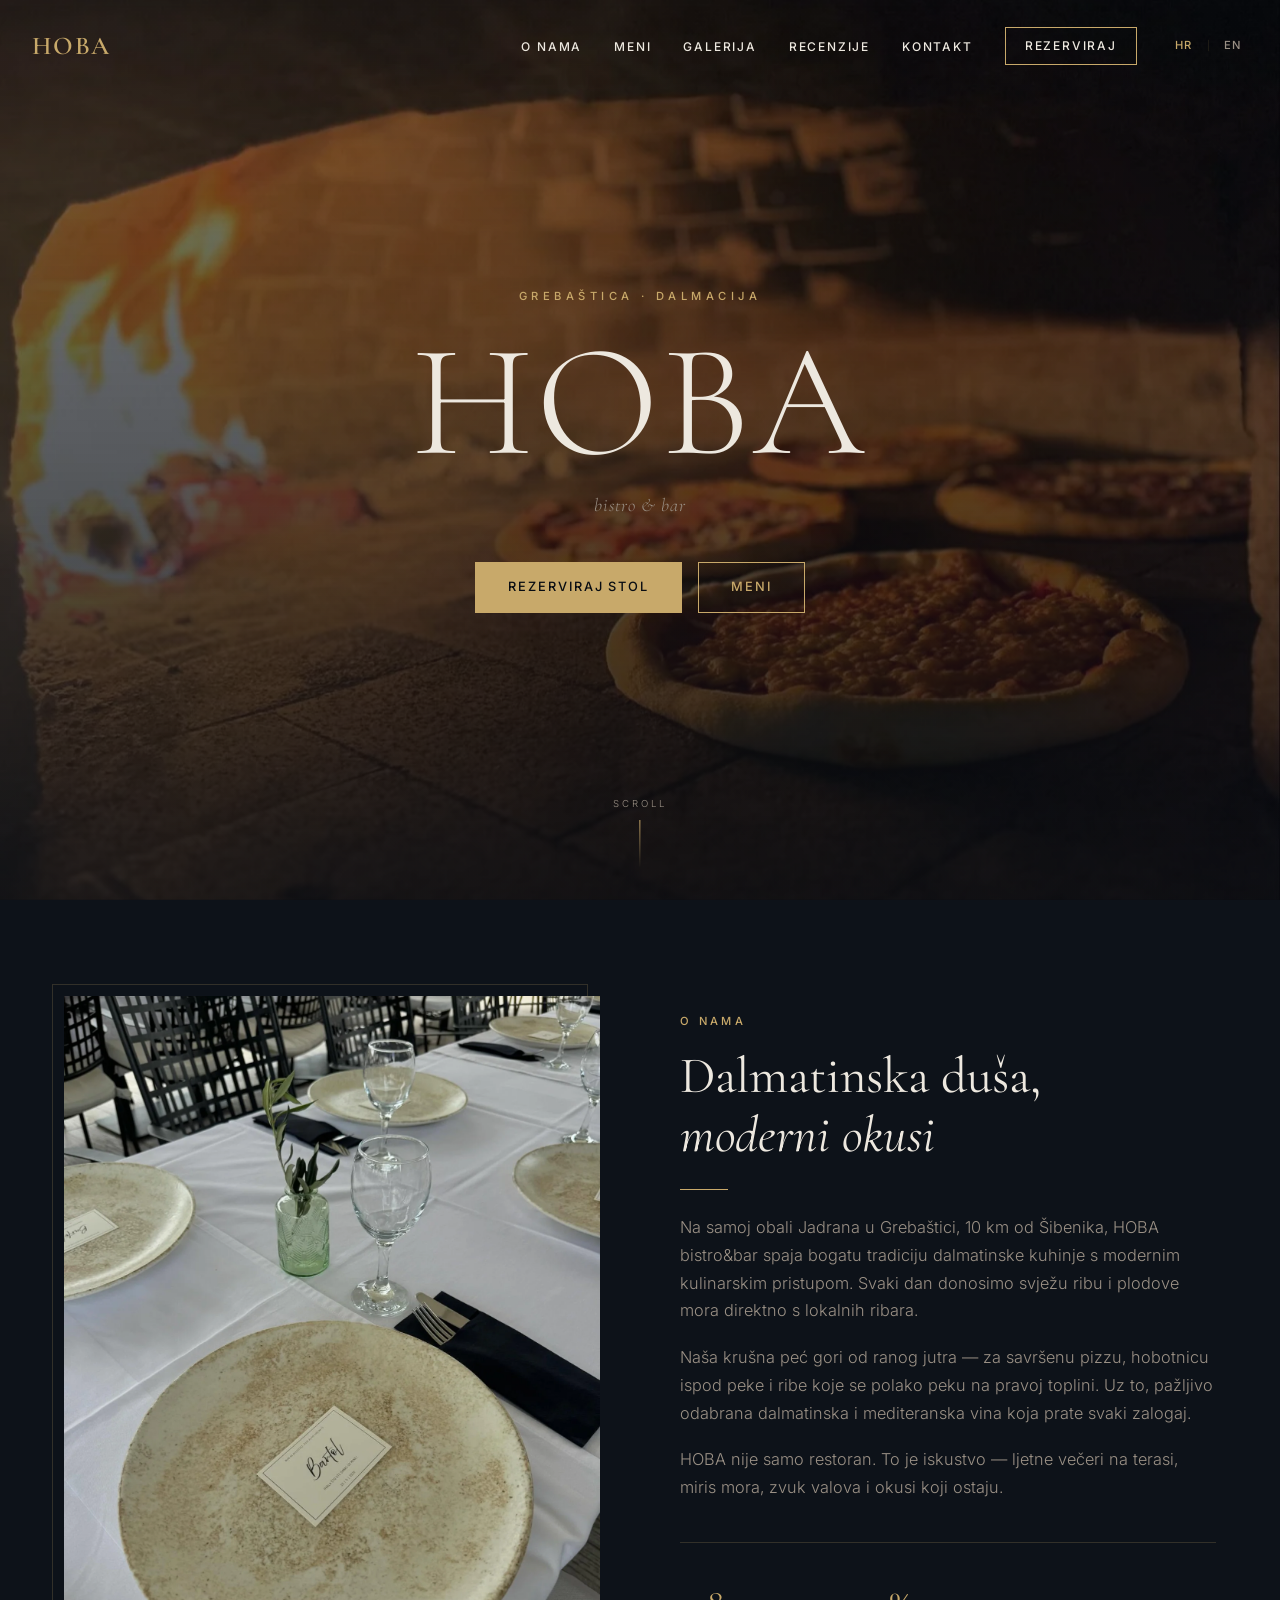
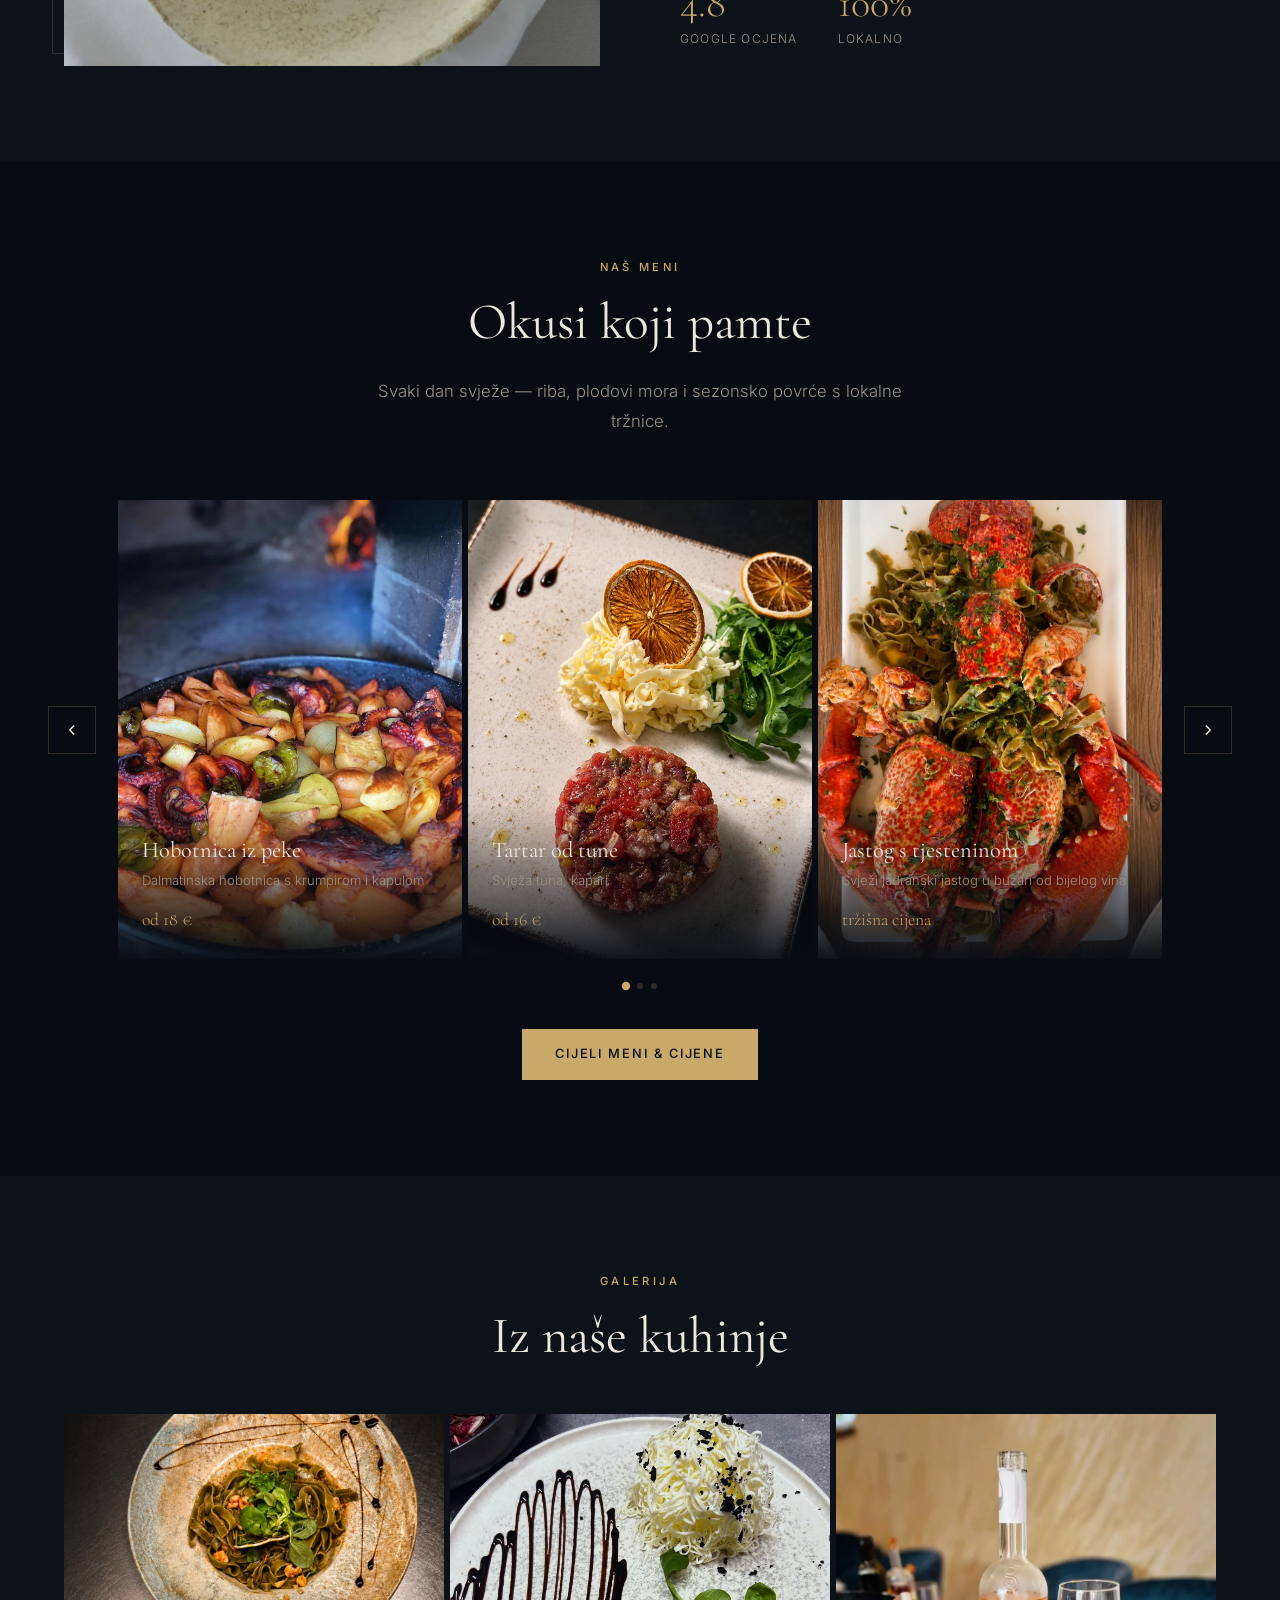
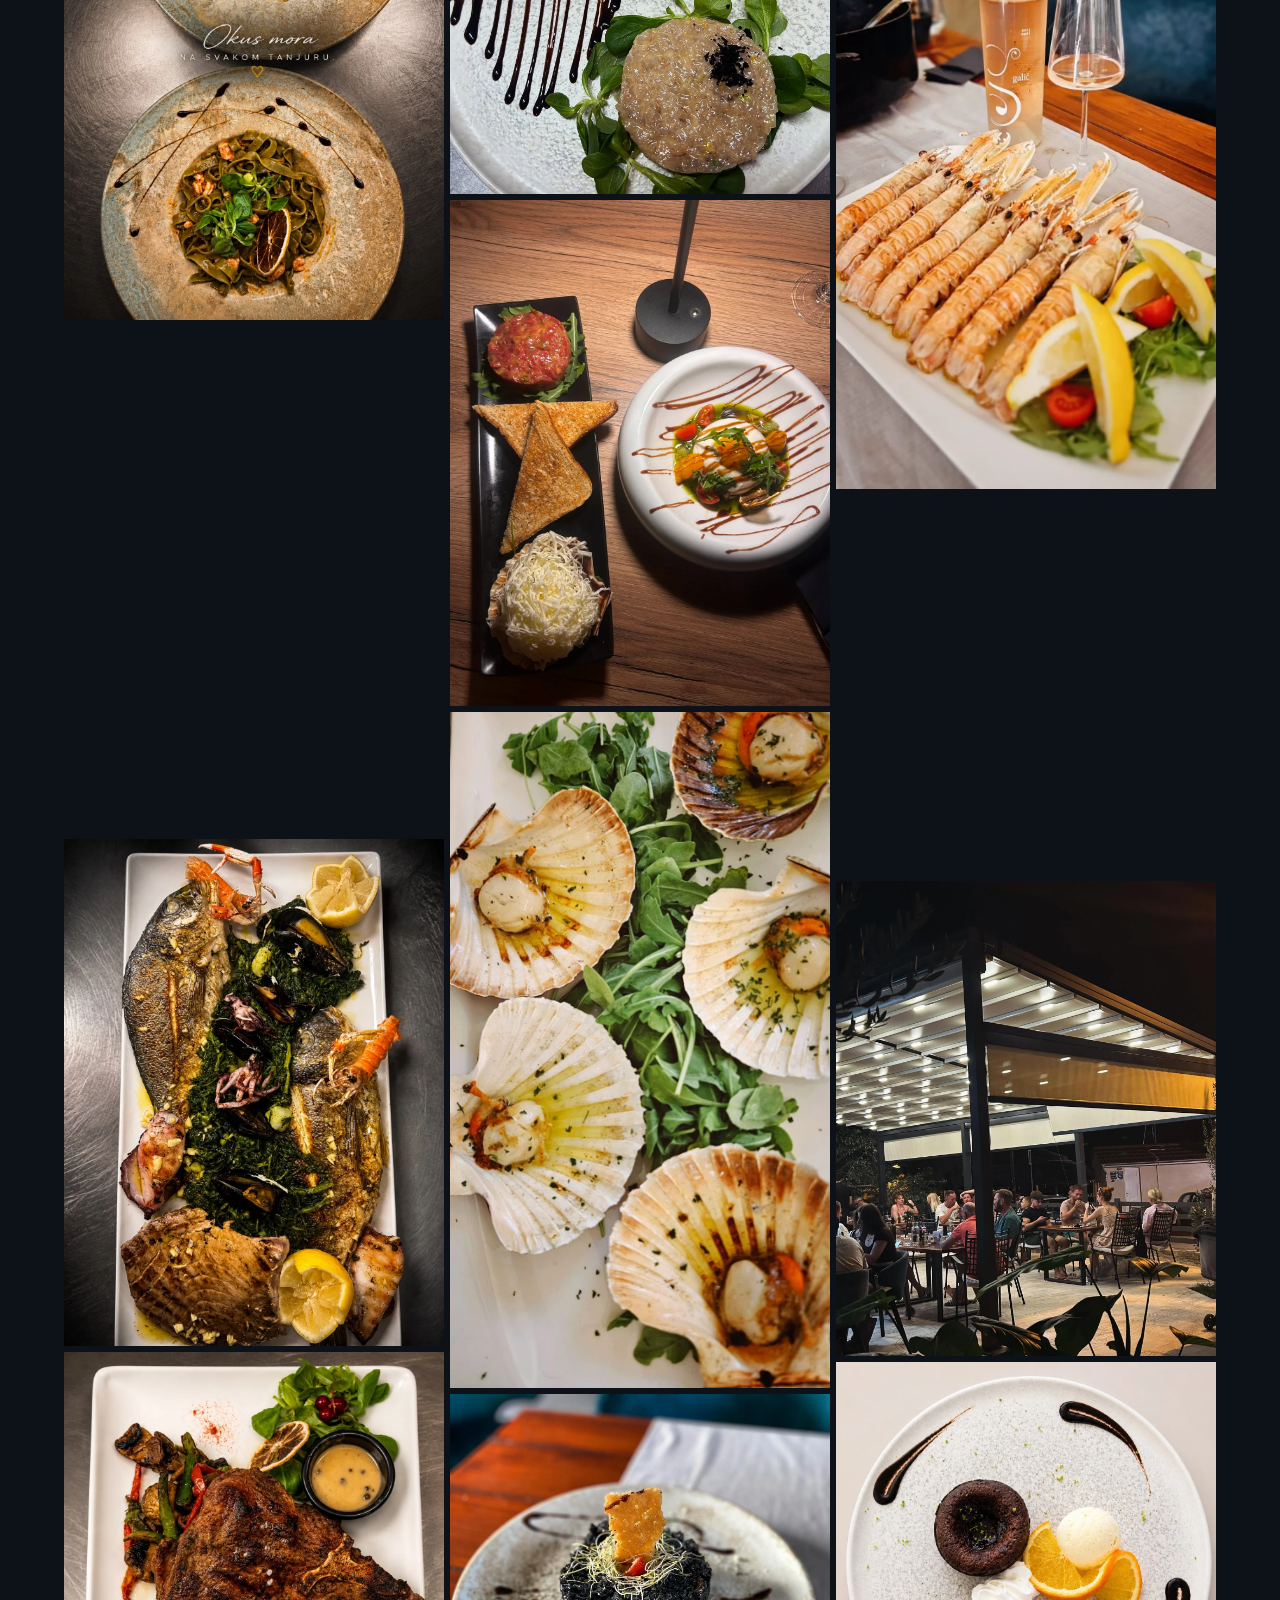
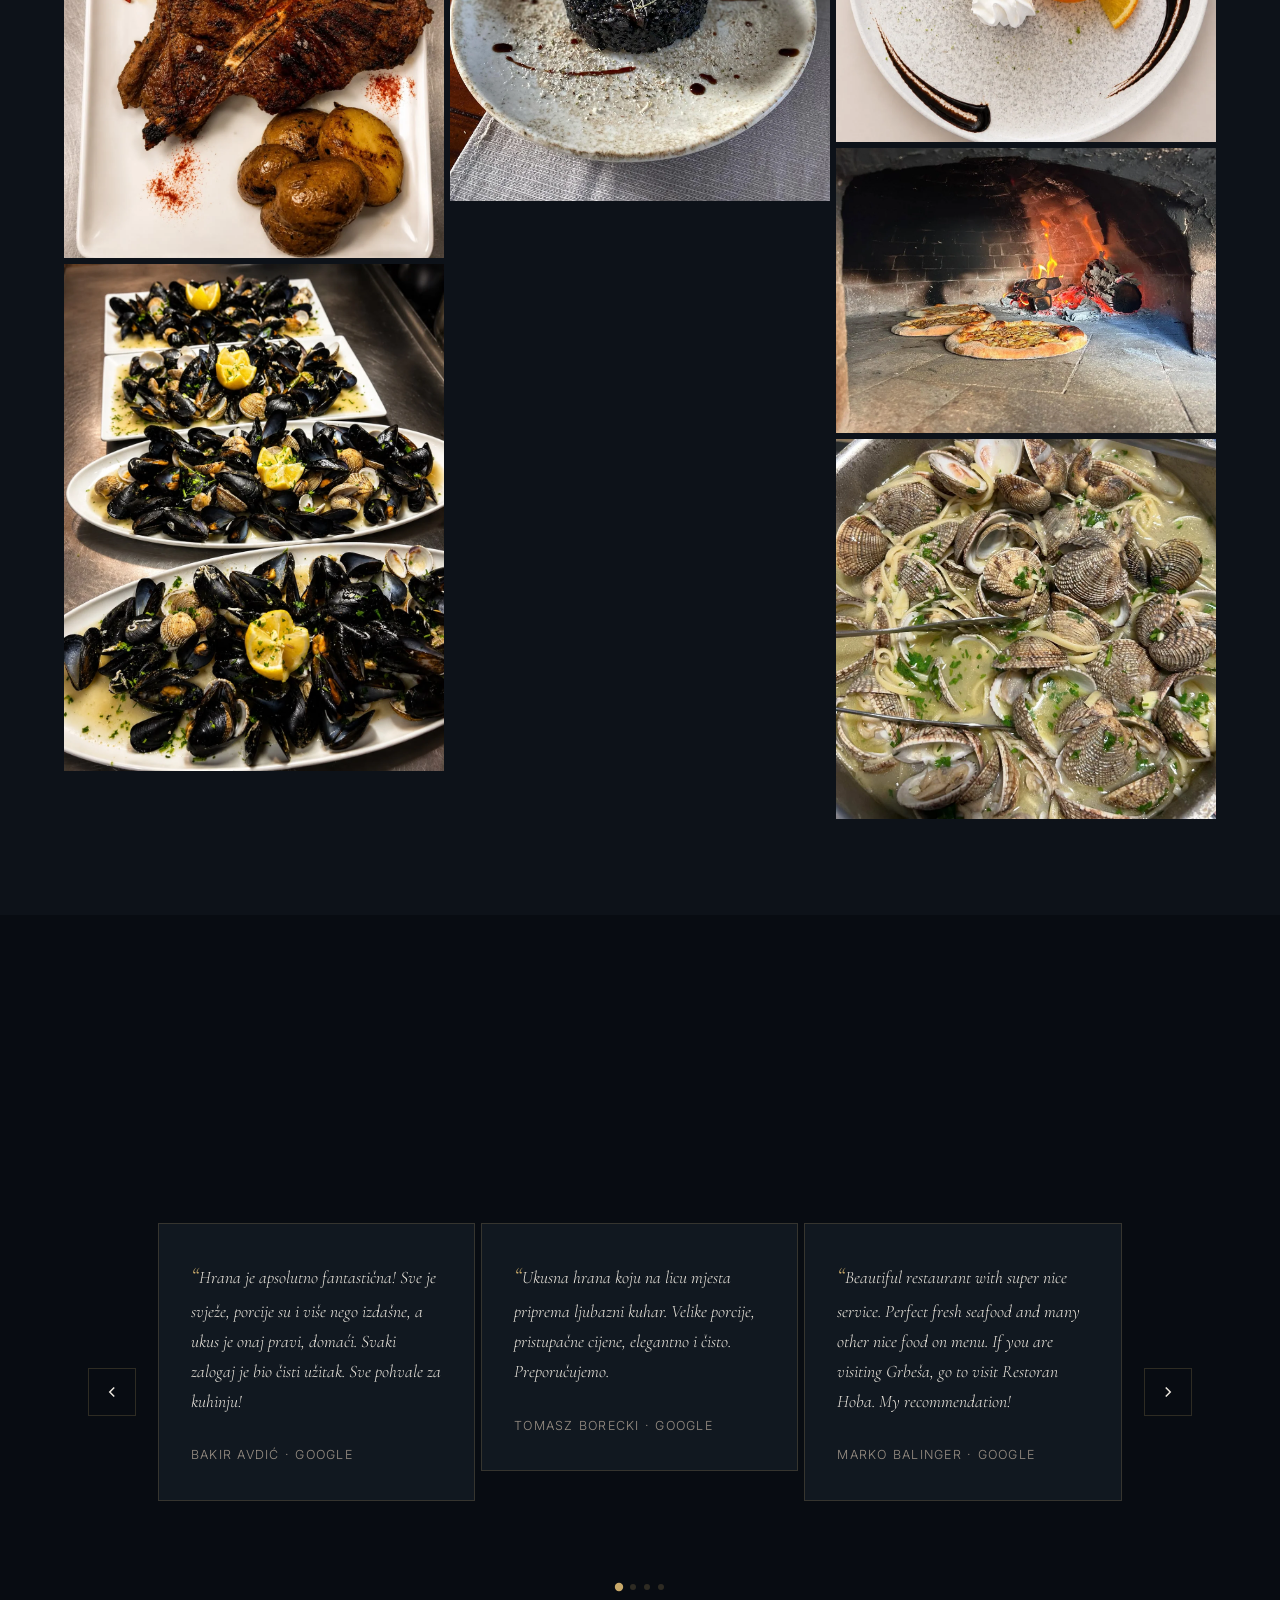
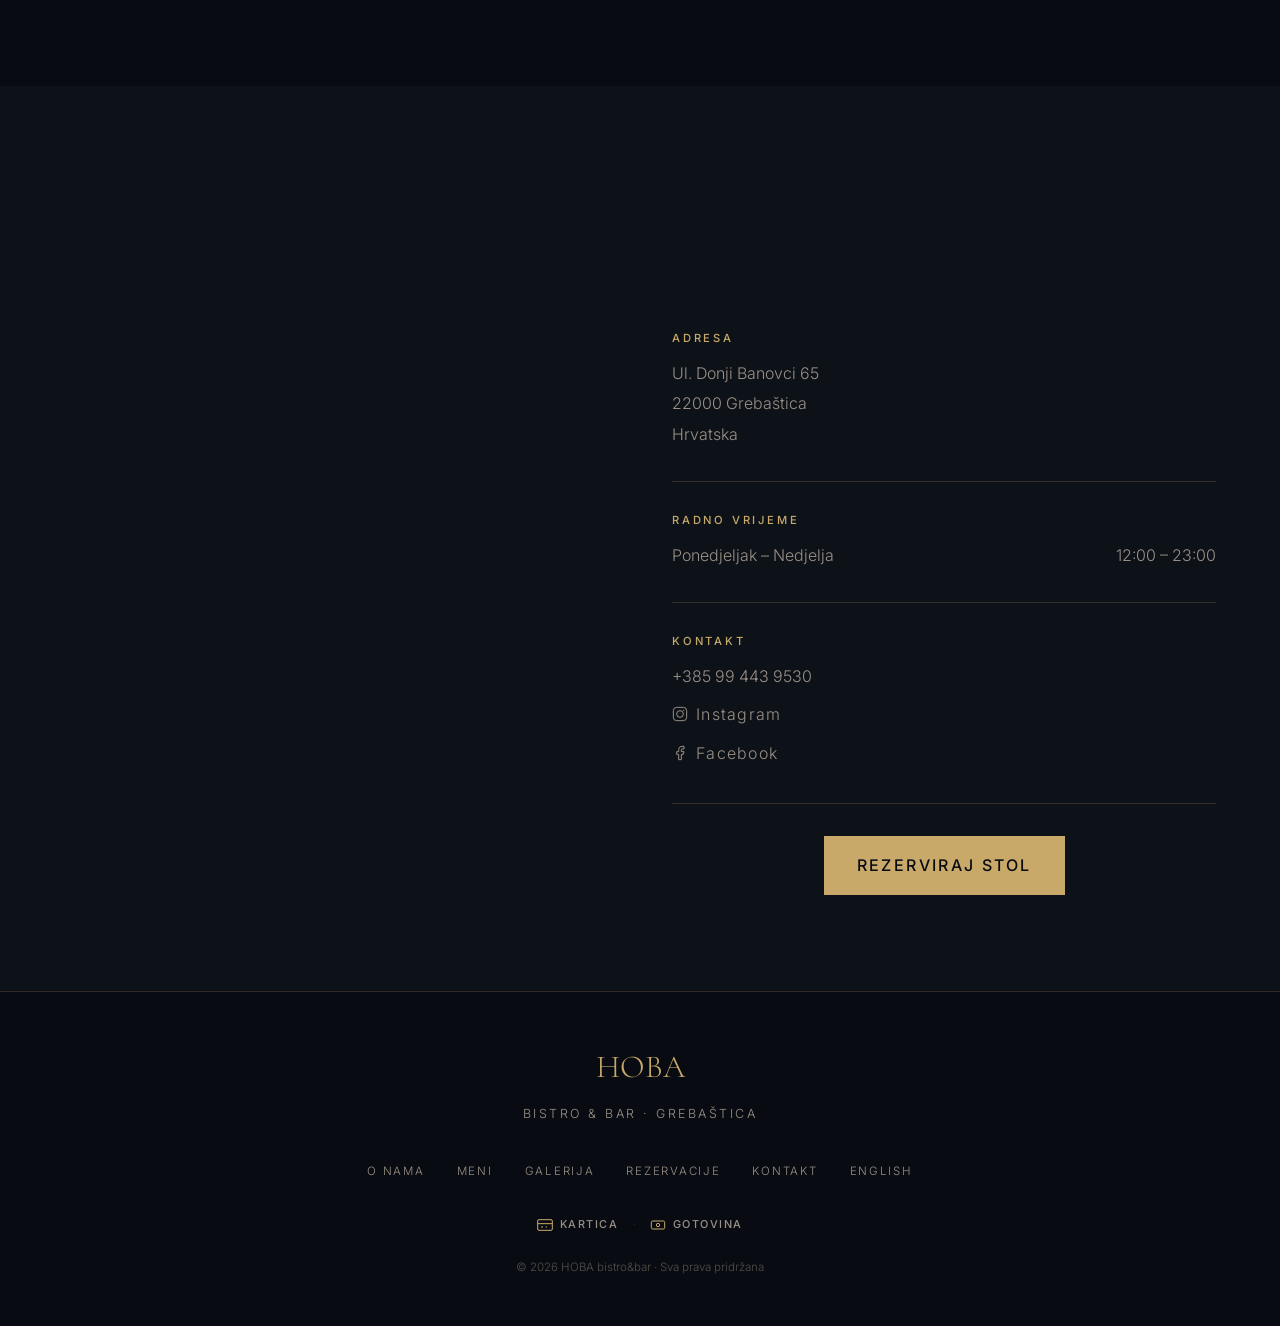
==== index.html @ 6a33d311 "fix" ====
﻿<!DOCTYPE html>
<html lang="hr">
<head>
  <meta charset="UTF-8">
  <meta name="viewport" content="width=device-width, initial-scale=1.0">

  <title>Restoran Grebaštica — HOBA bistro&amp;bar | Riba, Peka, Pizza kraj Šibenika</title>
  <meta name="description" content="Restoran HOBA bistro&bar u Grebaštici, 10 km od Šibenika. Svježa jadranska riba i plodovi mora, hobotnica iz peke, pizza iz krušne peći uz more. Rezerviraj stol online.">
  <meta name="keywords" content="restoran grebaštica, restoran šibenik, hoba bistro, riba grebaštica, plodovi mora šibenik, pizza grebaštica, peka grebaštica, restoran dalmacija, restoran uz more">

  <!-- Open Graph -->
  <meta property="og:type" content="restaurant">
  <meta property="og:title" content="HOBA bistro&bar — Restoran Grebaštica kraj Šibenika">
  <meta property="og:description" content="Svježa jadranska riba, plodovi mora i dalmatinska kuhinja uz samu obalu u Grebaštici, 10 km od Šibenika.">
  <meta property="og:image" content="https://hobabistro.com/images/pizza-krusna-pec-2.webp">
  <meta property="og:image:width" content="1400">
  <meta property="og:image:height" content="933">
  <meta property="og:locale" content="hr_HR">
  <meta property="og:locale:alternate" content="en_GB">
  <meta property="og:site_name" content="HOBA bistro&bar">
  <meta property="og:url" content="https://hobabistro.com/">
  <link rel="alternate" hreflang="hr" href="https://hobabistro.com/">
  <link rel="alternate" hreflang="en" href="https://hobabistro.com/en/">
  <link rel="alternate" hreflang="x-default" href="https://hobabistro.com/">
  <link rel="canonical" href="https://hobabistro.com/">

  <meta name="geo.region" content="HR-17">
  <meta name="geo.placename" content="Grebaštica">
  <meta name="geo.position" content="43.6892;15.9103">
  <meta name="ICBM" content="43.6892, 15.9103">

  <link rel="preconnect" href="https://fonts.googleapis.com">
  <link rel="preconnect" href="https://fonts.gstatic.com" crossorigin>
  <link rel="stylesheet" href="https://fonts.googleapis.com/css2?family=Cormorant+Garamond:ital,wght@0,300;0,400;0,600;0,700;1,300;1,400&family=Inter:wght@300;400;500&display=swap">
  <link rel="preload" as="image" href="images/pizza-krusna-pec-2.webp" fetchpriority="high">
  <link rel="icon" type="image/svg+xml" href="favicon.svg">
  <link rel="stylesheet" href="css/style.css">

  <!-- Schema.org JSON-LD -->
  <script type="application/ld+json">
  {
    "@context": "https://schema.org",
    "@type": "Restaurant",
    "name": "HOBA bistro&bar",
    "description": "Restoran u Grebaštici kraj Šibenika — svježa riba i plodovi mora, hobotnica iz peke, pizza iz krušne peći, dalmatinska kuhinja uz more.",
    "image": "https://hobabistro.com/images/pizza-krusna-pec-2.webp",
    "url": "https://hobabistro.com/",
    "telephone": "+385994439530",
    "address": {
      "@type": "PostalAddress",
      "streetAddress": "Ul. Donji Banovci 65",
      "addressLocality": "Grebaštica",
      "postalCode": "22000",
      "addressCountry": "HR"
    },
    "geo": {
      "@type": "GeoCoordinates",
      "latitude": 43.6892,
      "longitude": 15.9103
    },
    "openingHoursSpecification": [
      {
        "@type": "OpeningHoursSpecification",
        "dayOfWeek": ["Monday","Tuesday","Wednesday","Thursday","Friday","Saturday","Sunday"],
        "opens": "12:00",
        "closes": "23:00"
      }
    ],
    "aggregateRating": {
      "@type": "AggregateRating",
      "ratingValue": "4.8",
      "reviewCount": "200",
      "bestRating": "5"
    },
    "servesCuisine": ["Mediterranean", "Seafood", "Croatian", "Dalmatian", "Pizza"],
    "priceRange": "€€",
    "hasMenu": "https://hobabistro.com/meni.html",
    "currenciesAccepted": "EUR",
    "paymentAccepted": "Cash, Credit Card",
    "areaServed": [
      {"@type": "City", "name": "Grebaštica"},
      {"@type": "City", "name": "Šibenik"}
    ],
    "sameAs": [
      "https://www.instagram.com/hoba_bistrobar/",
      "https://www.facebook.com/profile.php?id=100093039376318"
    ],
    "menu": "https://hobabistro.com/meni.html",
    "reservations": "https://hobabistro.com/rezervacije.html"
  }
  </script>
</head>
<body>

<!-- ===== NAVIGACIJA ===== -->
<header class="nav" role="banner">
  <a class="nav-logo" href="index.html" aria-label="HOBA bistro&bar - početna">HOBA</a>

  <nav class="nav-menu" id="nav-menu" aria-label="Glavna navigacija">
    <ul class="nav-links">
      <li><a href="#o-nama">O nama</a></li>
      <li><a href="#meni">Meni</a></li>
      <li><a href="#galerija">Galerija</a></li>
      <li><a href="#recenzije">Recenzije</a></li>
      <li><a href="#lokacija">Kontakt</a></li>
      <li><a href="rezervacije.html" class="btn" style="padding:0.5rem 1.2rem;">Rezerviraj</a></li>
    </ul>
    <div class="nav-lang">
      <a href="index.html" class="active" aria-current="page" lang="hr">HR</a>
      <span>|</span>
      <a href="en/index.html" lang="en">EN</a>
    </div>
  </nav>

  <button class="hamburger" id="hamburger" aria-label="Otvori izbornik" aria-expanded="false" aria-controls="nav-menu">
    <span></span><span></span><span></span>
  </button>
</header>
<div class="nav-backdrop" aria-hidden="true"></div>

<!-- ===== HERO ===== -->
<section class="hero" aria-label="Hero sekcija">
  <div class="hero-bg" role="img" aria-label="Pizza iz krušne peći u plamenu"></div>
  <div class="hero-overlay" aria-hidden="true"></div>

  <div class="hero-content">
    <p class="hero-eyebrow">Grebaštica · Dalmacija</p>
    <h1 class="hero-title">HOBA</h1>
    <p class="hero-subtitle">bistro &amp; bar</p>
    <div class="hero-ctas">
      <a href="rezervacije.html" class="btn btn-solid">Rezerviraj stol</a>
      <a href="#meni" class="btn">Meni</a>
    </div>
  </div>

  <div class="hero-scroll" aria-hidden="true">
    <span>Scroll</span>
    <div class="scroll-line"></div>
  </div>
</section>

<!-- ===== O NAMA ===== -->
<section class="about" id="o-nama">
  <div class="container">
    <div class="about-inner">
      <div class="about-image fade-in">
        <img src="images/postavljeni-stolovi.webp"
             alt="Elegantno postavljeni stolovi na terasi HOBA bistro&bara"
             loading="lazy" width="600" height="750">
      </div>
      <div class="about-text">
        <span class="section-label fade-in">O nama</span>
        <h2 class="section-title fade-in fade-in-delay-1">Dalmatinska duša,<br><em>moderni okusi</em></h2>
        <div class="divider fade-in fade-in-delay-2"></div>
        <p class="fade-in fade-in-delay-2">
          Na samoj obali Jadrana u Grebaštici, 10 km od Šibenika, HOBA bistro&amp;bar spaja bogatu tradiciju dalmatinske kuhinje s modernim kulinarskim pristupom. Svaki dan donosimo svježu ribu i plodove mora direktno s lokalnih ribara.
        </p>
        <p class="fade-in fade-in-delay-3 about-text-extra">
          Naša krušna peć gori od ranog jutra — za savršenu pizzu, hobotnicu ispod peke i ribe koje se polako peku na pravoj toplini. Uz to, pažljivo odabrana dalmatinska i mediteranska vina koja prate svaki zalogaj.
        </p>
        <p class="fade-in fade-in-delay-3 about-text-extra">
          HOBA nije samo restoran. To je iskustvo — ljetne večeri na terasi, miris mora, zvuk valova i okusi koji ostaju.
        </p>
        <div class="about-stats fade-in fade-in-delay-4">
          <div>
            <span class="stat-number">4.8</span>
            <span class="stat-label">Google ocjena</span>
          </div>
          <div>
            <span class="stat-number">100%</span>
            <span class="stat-label">Lokalno</span>
          </div>
        </div>
      </div>
    </div>
  </div>
</section>

<!-- ===== MENI HIGHLIGHTS ===== -->
<section class="menu" id="meni">
  <div class="container">
    <div class="menu-header">
      <span class="section-label fade-in">Naš meni</span>
      <h2 class="section-title fade-in fade-in-delay-1">Okusi koji pamte</h2>
      <p class="section-subtitle fade-in fade-in-delay-2">Svaki dan svježe — riba, plodovi mora i sezonsko povrće s lokalne tržnice.</p>
    </div>
  </div>

  <div class="carousel-wrapper">
  <div class="menu-carousel" aria-label="Meni karusel">
    <button class="carousel-btn carousel-prev" aria-label="Prethodno jelo">
      <svg width="18" height="18" fill="none" stroke="currentColor" stroke-width="2" viewBox="0 0 24 24" aria-hidden="true"><path d="M15 18l-6-6 6-6"/></svg>
    </button>
    <div class="carousel-viewport">
      <div class="carousel-track">

        <div class="carousel-slide">
          <div class="menu-card">
            <img class="menu-card-image" src="images/hobotnica-krusna-pec-tava.webp" alt="Hobotnica iz krušne peći s povrćem u tavi" loading="lazy" width="600" height="800">
            <div class="menu-card-info">
              <h3 class="menu-card-name">Hobotnica iz peke</h3>
              <p class="menu-card-desc">Dalmatinska hobotnica s krumpirom i kapulom</p>
              <span class="menu-card-price">od 18 €</span>
            </div>
          </div>
        </div>

        <div class="carousel-slide">
          <div class="menu-card">
            <img class="menu-card-image" src="images/tartar-tuna-1.webp" alt="Tartar od tune" loading="lazy" width="600" height="800">
            <div class="menu-card-info">
              <h3 class="menu-card-name">Tartar od tune</h3>
              <p class="menu-card-desc">Svježa tuna, kapari</p>
              <span class="menu-card-price">od 16 €</span>
            </div>
          </div>
        </div>

        <div class="carousel-slide">
          <div class="menu-card">
            <img class="menu-card-image" src="images/jastog-tjestenina.webp" alt="Tjestenina s jastagom" loading="lazy" width="600" height="800">
            <div class="menu-card-info">
              <h3 class="menu-card-name">Jastog s tjesteninom</h3>
              <p class="menu-card-desc">Svježi jadranski jastog u buzari od bijelog vina</p>
              <span class="menu-card-price">tržišna cijena</span>
            </div>
          </div>
        </div>

        <div class="carousel-slide">
          <div class="menu-card">
            <img class="menu-card-image" src="images/jakopske-kapice-ploca.webp" alt="Jakopske kapice" loading="lazy" width="600" height="800">
            <div class="menu-card-info">
              <h3 class="menu-card-name">Jakopske kapice</h3>
              <p class="menu-card-desc">Pečene s maslinovim uljem, češnjakom i peršinom</p>
              <span class="menu-card-price">od 18 €</span>
            </div>
          </div>
        </div>

        <div class="carousel-slide">
          <div class="menu-card">
            <img class="menu-card-image" src="images/crni-rizoto.webp" alt="Crni rižoto" loading="lazy" width="600" height="800">
            <div class="menu-card-info">
              <h3 class="menu-card-name">Crni rižoto</h3>
              <p class="menu-card-desc">Tinta sipe i svježi plodovi mora</p>
              <span class="menu-card-price">od 16 €</span>
            </div>
          </div>
        </div>

        <div class="carousel-slide">
          <div class="menu-card">
            <img class="menu-card-image" src="images/pizza-prsut-krusna-pec.webp" alt="Pizza s pršutom" loading="lazy" width="600" height="800">
            <div class="menu-card-info">
              <h3 class="menu-card-name">Pizza s pršutom</h3>
              <p class="menu-card-desc">Tanko tijesto, rajčica, sir, šunka, pršut i masline</p>
              <span class="menu-card-price">od 14 €</span>
            </div>
          </div>
        </div>

        <div class="carousel-slide">
          <div class="menu-card">
            <img class="menu-card-image" src="images/skampi-na-zaru-2.webp" alt="Škampi na žaru" loading="lazy" width="600" height="800">
            <div class="menu-card-info">
              <h3 class="menu-card-name">Škampi na žaru</h3>
              <p class="menu-card-desc">Svježi jadranski škampi, maslinovo ulje i limun</p>
              <span class="menu-card-price">od 18 €</span>
            </div>
          </div>
        </div>

        <div class="carousel-slide">
          <div class="menu-card">
            <img class="menu-card-image" src="images/biftek-gljive.webp" alt="Biftek u umaku od zelenog papra" loading="lazy" width="600" height="800">
            <div class="menu-card-info">
              <h3 class="menu-card-name">Biftek u umaku od zelenog papra</h3>
              <p class="menu-card-desc">Biftek u umaku od zelenog papra</p>
              <span class="menu-card-price">od 26 €</span>
            </div>
          </div>
        </div>

        <div class="carousel-slide">
          <div class="menu-card">
            <img class="menu-card-image" src="images/cokoladni-lava-cake-3.webp" alt="Čokoladni lava cake" loading="lazy" width="600" height="800">
            <div class="menu-card-info">
              <h3 class="menu-card-name">Lava cake</h3>
              <p class="menu-card-desc">Topla čokoladna tortica s tekućim središtem</p>
              <span class="menu-card-price">6 €</span>
            </div>
          </div>
        </div>

      </div>
    </div>
    <button class="carousel-btn carousel-next" aria-label="Sljedeće jelo">
      <svg width="18" height="18" fill="none" stroke="currentColor" stroke-width="2" viewBox="0 0 24 24" aria-hidden="true"><path d="M9 18l6-6-6-6"/></svg>
    </button>
  </div>

  <div class="carousel-dots" aria-label="Navigacija karuselom"></div>
  </div>

  <div class="menu-cta fade-in">
    <a href="meni.html" class="btn btn-solid">Cijeli meni &amp; cijene</a>
  </div>
</section>

<!-- ===== GALERIJA ===== -->
<section class="gallery" id="galerija">
  <div class="container">
    <div class="gallery-header">
      <span class="section-label fade-in">Galerija</span>
      <h2 class="section-title fade-in fade-in-delay-1">Iz naše kuhinje</h2>
    </div>

    <div class="gallery-grid">
      <div class="gallery-item fade-in">
        <img src="images/tagliatele.webp" alt="Tagliatelle s kozicama" loading="lazy" width="1086" height="1448">
        <div class="gallery-item-overlay">
          <svg width="28" height="28" fill="none" stroke="currentColor" stroke-width="1.5" viewBox="0 0 24 24" aria-hidden="true"><circle cx="11" cy="11" r="8"/><path d="M21 21l-4.35-4.35"/><path d="M11 8v6M8 11h6"/></svg>
        </div>
      </div>

      <div class="gallery-item fade-in fade-in-delay-1">
        <img src="images/hobotnica-krak.webp" alt="Krak hobotnice na žaru" loading="lazy" width="1086" height="1448">
        <div class="gallery-item-overlay">
          <svg width="28" height="28" fill="none" stroke="currentColor" stroke-width="1.5" viewBox="0 0 24 24" aria-hidden="true"><circle cx="11" cy="11" r="8"/><path d="M21 21l-4.35-4.35"/><path d="M11 8v6M8 11h6"/></svg>
        </div>
      </div>

      <div class="gallery-item fade-in fade-in-delay-2">
        <img src="images/orada-plata.webp" alt="Orada na plati" loading="lazy" width="1086" height="1448">
        <div class="gallery-item-overlay">
          <svg width="28" height="28" fill="none" stroke="currentColor" stroke-width="1.5" viewBox="0 0 24 24" aria-hidden="true"><circle cx="11" cy="11" r="8"/><path d="M21 21l-4.35-4.35"/><path d="M11 8v6M8 11h6"/></svg>
        </div>
      </div>

      <div class="gallery-item fade-in">
        <img src="images/t-bone-steak-1.webp" alt="T-bone steak" loading="lazy" width="1086" height="1448">
        <div class="gallery-item-overlay">
          <svg width="28" height="28" fill="none" stroke="currentColor" stroke-width="1.5" viewBox="0 0 24 24" aria-hidden="true"><circle cx="11" cy="11" r="8"/><path d="M21 21l-4.35-4.35"/><path d="M11 8v6M8 11h6"/></svg>
        </div>
      </div>

      <div class="gallery-item fade-in fade-in-delay-1">
        <img src="images/dagnje.webp" alt="Dagnje na buzaru" loading="lazy" width="1086" height="1448">
        <div class="gallery-item-overlay">
          <svg width="28" height="28" fill="none" stroke="currentColor" stroke-width="1.5" viewBox="0 0 24 24" aria-hidden="true"><circle cx="11" cy="11" r="8"/><path d="M21 21l-4.35-4.35"/><path d="M11 8v6M8 11h6"/></svg>
        </div>
      </div>

      <div class="gallery-item fade-in fade-in-delay-2">
        <img src="images/tartar-tuna-3.webp" alt="Tartar od tune" loading="lazy" width="1440" height="1440">
        <div class="gallery-item-overlay">
          <svg width="28" height="28" fill="none" stroke="currentColor" stroke-width="1.5" viewBox="0 0 24 24" aria-hidden="true"><circle cx="11" cy="11" r="8"/><path d="M21 21l-4.35-4.35"/><path d="M11 8v6M8 11h6"/></svg>
        </div>
      </div>

      <div class="gallery-item fade-in">
        <img src="images/tartar-biftek-burata.webp" alt="Tatarski biftek s burratom" loading="lazy" width="1152" height="1536">
        <div class="gallery-item-overlay">
          <svg width="28" height="28" fill="none" stroke="currentColor" stroke-width="1.5" viewBox="0 0 24 24" aria-hidden="true"><circle cx="11" cy="11" r="8"/><path d="M21 21l-4.35-4.35"/><path d="M11 8v6M8 11h6"/></svg>
        </div>
      </div>

      <div class="gallery-item fade-in fade-in-delay-1">
        <img src="images/jakopske-kapice-ploca.webp" alt="Jakopske kapice na dalmatinskoj ploči" loading="lazy" width="600" height="750">
        <div class="gallery-item-overlay">
          <svg width="28" height="28" fill="none" stroke="currentColor" stroke-width="1.5" viewBox="0 0 24 24" aria-hidden="true"><circle cx="11" cy="11" r="8"/><path d="M21 21l-4.35-4.35"/><path d="M11 8v6M8 11h6"/></svg>
        </div>
      </div>

      <div class="gallery-item fade-in fade-in-delay-2">
        <img src="images/crni-rizoto.webp" alt="Crni rižoto s plodovima mora" loading="lazy" width="600" height="500">
        <div class="gallery-item-overlay">
          <svg width="28" height="28" fill="none" stroke="currentColor" stroke-width="1.5" viewBox="0 0 24 24" aria-hidden="true"><circle cx="11" cy="11" r="8"/><path d="M21 21l-4.35-4.35"/><path d="M11 8v6M8 11h6"/></svg>
        </div>
      </div>

      <div class="gallery-item fade-in">
        <img src="images/skampi-na-zaru-2.webp" alt="Škampi na žaru" loading="lazy" width="600" height="450">
        <div class="gallery-item-overlay">
          <svg width="28" height="28" fill="none" stroke="currentColor" stroke-width="1.5" viewBox="0 0 24 24" aria-hidden="true"><circle cx="11" cy="11" r="8"/><path d="M21 21l-4.35-4.35"/><path d="M11 8v6M8 11h6"/></svg>
        </div>
      </div>

      <div class="gallery-item fade-in fade-in-delay-1">
        <img src="images/orada-na-zaru-blitva.webp" alt="Orada na žaru s blitvom i krumpirom" loading="lazy" width="600" height="500">
        <div class="gallery-item-overlay">
          <svg width="28" height="28" fill="none" stroke="currentColor" stroke-width="1.5" viewBox="0 0 24 24" aria-hidden="true"><circle cx="11" cy="11" r="8"/><path d="M21 21l-4.35-4.35"/><path d="M11 8v6M8 11h6"/></svg>
        </div>
      </div>

      <div class="gallery-item fade-in fade-in-delay-2">
        <img src="images/terasa-nocna-2.webp" alt="Terasa HOBA bistro&bara noću" loading="lazy" width="600" height="400">
        <div class="gallery-item-overlay">
          <svg width="28" height="28" fill="none" stroke="currentColor" stroke-width="1.5" viewBox="0 0 24 24" aria-hidden="true"><circle cx="11" cy="11" r="8"/><path d="M21 21l-4.35-4.35"/><path d="M11 8v6M8 11h6"/></svg>
        </div>
      </div>

      <div class="gallery-item fade-in">
        <img src="images/cokoladni-lava-cake-3.webp" alt="Čokoladni lava cake desert" loading="lazy" width="600" height="500">
        <div class="gallery-item-overlay">
          <svg width="28" height="28" fill="none" stroke="currentColor" stroke-width="1.5" viewBox="0 0 24 24" aria-hidden="true"><circle cx="11" cy="11" r="8"/><path d="M21 21l-4.35-4.35"/><path d="M11 8v6M8 11h6"/></svg>
        </div>
      </div>

      <div class="gallery-item fade-in fade-in-delay-1">
        <img src="images/pizza-krusna-pec-1.webp" alt="Pizze u krušnoj peći" loading="lazy" width="600" height="450">
        <div class="gallery-item-overlay">
          <svg width="28" height="28" fill="none" stroke="currentColor" stroke-width="1.5" viewBox="0 0 24 24" aria-hidden="true"><circle cx="11" cy="11" r="8"/><path d="M21 21l-4.35-4.35"/><path d="M11 8v6M8 11h6"/></svg>
        </div>
      </div>

      <div class="gallery-item fade-in fade-in-delay-2">
        <img src="images/vongole-spageti-tava.webp" alt="Spageti vongole u tavi" loading="lazy" width="600" height="450">
        <div class="gallery-item-overlay">
          <svg width="28" height="28" fill="none" stroke="currentColor" stroke-width="1.5" viewBox="0 0 24 24" aria-hidden="true"><circle cx="11" cy="11" r="8"/><path d="M21 21l-4.35-4.35"/><path d="M11 8v6M8 11h6"/></svg>
        </div>
      </div>

    </div>
  </div>
</section>

<!-- Lightbox -->
<div class="lightbox" id="lightbox" role="dialog" aria-label="Galerija slika" aria-modal="true">
  <button class="lightbox-close" aria-label="Zatvori">&times;</button>
  <button class="lightbox-prev" aria-label="Prethodna slika">&#8592;</button>
  <img class="lightbox-img" src="" alt="">
  <button class="lightbox-next" aria-label="Sljedeća slika">&#8594;</button>
  <div class="lightbox-caption" hidden>
    <h3 class="lightbox-caption-name"></h3>
    <p class="lightbox-caption-desc"></p>
    <p class="lightbox-caption-price"></p>
  </div>
</div>

<!-- ===== RECENZIJE ===== -->
<section class="reviews" id="recenzije">
  <div class="container">
    <div class="reviews-header">
      <span class="section-label fade-in">Recenzije</span>
      <h2 class="section-title fade-in fade-in-delay-1">Što kažu gosti</h2>
      <p class="reviews-rating fade-in fade-in-delay-2">
        <span class="rating-stars">★★★★★</span>
        <span class="rating-label">4.8 · Google</span>
      </p>
    </div>

    <div class="carousel-wrapper">
      <div class="reviews-carousel" aria-label="Recenzije karusel">
        <button class="carousel-btn carousel-prev" aria-label="Prethodna recenzija">
          <svg width="18" height="18" fill="none" stroke="currentColor" stroke-width="2" viewBox="0 0 24 24" aria-hidden="true"><path d="M15 18l-6-6 6-6"/></svg>
        </button>
        <div class="carousel-viewport">
          <div class="carousel-track">
            <div class="carousel-slide">
              <div class="review-card">
                <p class="review-quote">Hrana je apsolutno fantastična! Sve je svježe, porcije su i više nego izdašne, a ukus je onaj pravi, domaći. Svaki zalogaj je bio čisti užitak. Sve pohvale za kuhinju!</p>
                <span class="review-author">Bakir Avdić · Google</span>
              </div>
            </div>
            <div class="carousel-slide">
              <div class="review-card">
                <p class="review-quote">Ukusna hrana koju na licu mjesta priprema ljubazni kuhar. Velike porcije, pristupačne cijene, elegantno i čisto. Preporučujemo.</p>
                <span class="review-author">Tomasz Borecki · Google</span>
              </div>
            </div>
            <div class="carousel-slide">
              <div class="review-card">
                <p class="review-quote">Beautiful restaurant with super nice service. Perfect fresh seafood and many other nice food on menu. If you are visiting Grbeša, go to visit Restoran Hoba. My recommendation!</p>
                <span class="review-author">Marko Balinger · Google</span>
              </div>
            </div>
            <div class="carousel-slide">
              <div class="review-card">
                <p class="review-quote">Arguably best pizza in Grbeša, fair prices and nice waiters.</p>
                <span class="review-author">Meyd · Google</span>
              </div>
            </div>
            <div class="carousel-slide">
              <div class="review-card">
                <p class="review-quote">Hrana izvrsna, atmosfera također! Konobar Džejlan veoma pristojan i uljudan — pravi profesionalac! Sve preporuke!</p>
                <span class="review-author">Marko Zelčić · Google</span>
              </div>
            </div>
            <div class="carousel-slide">
              <div class="review-card">
                <p class="review-quote">Bili smo u ovom restoranu ukupno četiri puta i svaki put je bilo izvrsno iskustvo. Hrana je izvrsna — nevjerojatno svježa riba i zaista dobro pripremljena pizza. Usluga ljubazna, cijene poštene. Pravi duh gostoprimstva!</p>
                <span class="review-author">Nataliya Abramova · Google</span>
              </div>
            </div>
            <div class="carousel-slide">
              <div class="review-card">
                <p class="review-quote">Restoran na plaži s natkrivenim vrtom. Bogat jelovnik s puno izbora — meso, plodovi mora, juhe, salate. Porcije velike, hrana svježa, dostupan dječji jelovnik i igralište. Cijene razumne. Usluga ljubazna i profesionalna. Preporučujem 100%.</p>
                <span class="review-author">Damian Lewandowski · Google</span>
              </div>
            </div>
            <div class="carousel-slide">
              <div class="review-card">
                <p class="review-quote">Odlično mjesto izvan utabanih staza, mirno i s pogledom na malu marinu. Dobri hamburgeri i izvrsne pizze. Ljubazna usluga. Vrijedi otkriti!</p>
                <span class="review-author">Valérie · Google</span>
              </div>
            </div>
            <div class="carousel-slide">
              <div class="review-card">
                <p class="review-quote">Jednostavno izvrsna hrana, sve svježe i svježe pripremljeno. Odrezak od tune je bio jednostavno fantastičan, a konobar vrlo ljubazan i uslužan. Toplo preporučujem.</p>
                <span class="review-author">Sebastian · Google</span>
              </div>
            </div>
            <div class="carousel-slide">
              <div class="review-card">
                <p class="review-quote">Ljubazna usluga, čisto, lijep zrak na terasi, sve je bilo jako ukusno, velike porcije. Cijene su također dobre. Preporučujem!</p>
                <span class="review-author">Balázs Vajda · Google</span>
              </div>
            </div>
            <div class="carousel-slide">
              <div class="review-card">
                <p class="review-quote">Vrlo ugodno mjesto s iznimno ljubaznom uslugom i fantastičnom hranom. Sve je bilo svježe i savršeno pripremljeno. Cijene su bile razumne. Toplo preporučujem.</p>
                <span class="review-author">Agnieszka · Google</span>
              </div>
            </div>
          </div>
        </div>
        <button class="carousel-btn carousel-next" aria-label="Sljedeća recenzija">
          <svg width="18" height="18" fill="none" stroke="currentColor" stroke-width="2" viewBox="0 0 24 24" aria-hidden="true"><path d="M9 18l6-6-6-6"/></svg>
        </button>
      </div>
      <div class="carousel-dots"></div>
    </div>
  </div>
</section>

<!-- ===== LOKACIJA I KONTAKT ===== -->
<section class="location" id="lokacija">
  <div class="container">
    <div style="margin-bottom:3rem;">
      <span class="section-label fade-in">Pronađite nas</span>
      <h2 class="section-title fade-in fade-in-delay-1">Lokacija &amp; Kontakt</h2>
    </div>
    <div class="location-inner">
      <iframe
        class="location-map fade-in"
        title="HOBA bistro&bar lokacija — Grebaštica"
        src="https://www.google.com/maps/embed?pb=!1m18!1m12!1m3!1d800!2d15.9598971!3d43.6350862!2m3!1f0!2f0!3f0!3m2!1i1024!2i768!4f13.1!3m3!1m2!1s0x1335237561d685f7%3A0x7a0a36242fec907!2sHOBA+bistro%26bar!5e0!3m2!1shr!2shr!4v1700000000000"
        loading="lazy"
        allowfullscreen
        referrerpolicy="no-referrer-when-downgrade">
      </iframe>

      <div class="location-info fade-in fade-in-delay-1">
        <div class="info-block">
          <h4>Adresa</h4>
          <p>Ul. Donji Banovci 65<br>22000 Grebaštica<br>Hrvatska</p>
        </div>
        <div class="info-block">
          <h4>Radno vrijeme</h4>
          <!-- Zamijeni stvarnim radnim vremenom -->
          <p>
            <span class="hours-row"><span>Ponedjeljak – Nedjelja</span><span>12:00 – 23:00</span></span>
          </p>
        </div>
        <div class="info-block">
          <h4>Kontakt</h4>
          <!-- Zamijeni stvarnim brojem telefona -->
          <p>
            <a href="tel:+385994439530">+385 99 443 9530</a><br>
            <a href="https://www.instagram.com/hoba_bistrobar/" target="_blank" rel="noopener" class="social-link" style="margin-top:0.5rem;display:inline-flex;">
              <svg width="16" height="16" fill="none" stroke="currentColor" stroke-width="1.5" viewBox="0 0 24 24" aria-hidden="true"><rect x="2" y="2" width="20" height="20" rx="5"/><circle cx="12" cy="12" r="5"/><circle cx="17.5" cy="6.5" r="1" fill="currentColor" stroke="none"/></svg>
              Instagram
            </a><br>
            <a href="https://www.facebook.com/profile.php?id=100093039376318" target="_blank" rel="noopener" class="social-link" style="margin-top:0.4rem;display:inline-flex;">
              <svg width="16" height="16" fill="none" stroke="currentColor" stroke-width="1.5" viewBox="0 0 24 24" aria-hidden="true"><path d="M18 2h-3a5 5 0 00-5 5v3H7v4h3v8h4v-8h3l1-4h-4V7a1 1 0 011-1h3z"/></svg>
              Facebook
            </a>
          </p>
        </div>
        <div class="info-block info-block-cta">
          <a href="rezervacije.html" class="btn btn-solid">Rezerviraj stol</a>
        </div>
      </div>
    </div>
  </div>
</section>

<!-- ===== FOOTER ===== -->
<footer class="footer">
  <span class="footer-logo">HOBA</span>
  <p class="footer-tagline">bistro &amp; bar · Grebaštica</p>
  <ul class="footer-links">
    <li><a href="#o-nama">O nama</a></li>
    <li><a href="#meni">Meni</a></li>
    <li><a href="#galerija">Galerija</a></li>
    <li><a href="rezervacije.html">Rezervacije</a></li>
    <li><a href="#lokacija">Kontakt</a></li>
    <li><a href="en/index.html">English</a></li>
  </ul>
  <div class="footer-payment" aria-label="Načini plaćanja">
    <span class="footer-pay-item">
      <svg width="16" height="16" fill="none" stroke="currentColor" stroke-width="1.5" viewBox="0 0 24 24" aria-hidden="true"><rect x="1" y="4" width="22" height="16" rx="2"/><path d="M1 10h22"/><path d="M6 15h3M13 15h2"/></svg>
      Kartica
    </span>
    <span class="footer-pay-sep" aria-hidden="true">·</span>
    <span class="footer-pay-item">
      <svg width="16" height="16" fill="none" stroke="currentColor" stroke-width="1.5" viewBox="0 0 24 24" aria-hidden="true"><rect x="2" y="6" width="20" height="12" rx="2"/><circle cx="12" cy="12" r="2.5"/><path d="M6 12h.01M18 12h.01"/></svg>
      Gotovina
    </span>
  </div>
  <p class="footer-copy">&copy; <span id="year"></span> HOBA bistro&amp;bar · Sva prava pridržana</p>
</footer>

<script src="js/main.js"></script>
<script>document.getElementById('year').textContent = new Date().getFullYear();</script>
</body>
</html>
---- css/style.css ----
/* ===== FONTS loaded via <link> in HTML for better PageSpeed ===== */

/* ===== CUSTOM PROPERTIES ===== */
:root {
  --bg: #080c12;
  --bg-alt: #0d1219;
  --bg-card: #111820;
  --gold: #c8a96a;
  --gold-light: #dfc08a;
  --text: #ede8df;
  --text-muted: #9a9085;
  --olive: #6b7c5a;
  --terracotta: #a05c3b;
  --border: rgba(200, 169, 106, 0.2);

  --font-serif: 'Cormorant Garamond', Georgia, serif;
  --font-sans: 'Inter', system-ui, sans-serif;

  --max-w: 1200px;
  --section-pad: 6rem 1.5rem;
  --transition: 0.35s ease;
}

/* ===== RESET ===== */
*, *::before, *::after { box-sizing: border-box; margin: 0; padding: 0; }

html {
  scroll-behavior: smooth;
  font-size: 16px;
}

body {
  background: var(--bg);
  color: var(--text);
  font-family: var(--font-sans);
  font-weight: 300;
  line-height: 1.7;
  -webkit-font-smoothing: antialiased;
}

img {
  display: block;
  max-width: 100%;
  height: auto;
}

a { color: inherit; text-decoration: none; }

/* ===== TYPOGRAPHY ===== */
h1, h2, h3, h4 {
  font-family: var(--font-serif);
  font-weight: 400;
  line-height: 1.15;
}

.section-label {
  display: block;
  font-family: var(--font-sans);
  font-size: 0.7rem;
  font-weight: 500;
  letter-spacing: 0.3em;
  text-transform: uppercase;
  color: var(--gold);
  margin-bottom: 1rem;
}

.section-title {
  font-size: clamp(2rem, 5vw, 3.2rem);
  color: var(--text);
  margin-bottom: 1.5rem;
}

.section-subtitle {
  font-size: 1.05rem;
  color: var(--text-muted);
  max-width: 540px;
  line-height: 1.8;
}

/* ===== LAYOUT ===== */
.container {
  max-width: var(--max-w);
  margin: 0 auto;
  padding: 0 1.5rem;
}

section { padding: var(--section-pad); }

/* ===== FADE-IN ANIMATION ===== */
.fade-in {
  opacity: 0;
  transform: translateY(30px);
  transition: opacity 0.7s ease, transform 0.7s ease;
}

.fade-in.visible {
  opacity: 1;
  transform: translateY(0);
}

.fade-in-delay-1 { transition-delay: 0.1s; }
.fade-in-delay-2 { transition-delay: 0.2s; }
.fade-in-delay-3 { transition-delay: 0.3s; }
.fade-in-delay-4 { transition-delay: 0.4s; }

/* ===== BUTTON ===== */
.btn {
  display: inline-block;
  padding: 0.85rem 2rem;
  font-family: var(--font-sans);
  font-size: 0.8rem;
  font-weight: 500;
  letter-spacing: 0.15em;
  text-transform: uppercase;
  border: 1px solid var(--gold);
  color: var(--gold);
  background: transparent;
  cursor: pointer;
  transition: background var(--transition), color var(--transition);
}

.btn:hover {
  background: var(--gold);
  color: var(--bg);
}

.btn-solid {
  background: var(--gold);
  color: var(--bg);
}

.btn-solid:hover {
  background: var(--gold-light);
  border-color: var(--gold-light);
}

/* ===== DIVIDER ===== */
.divider {
  width: 48px;
  height: 1px;
  background: var(--gold);
  margin: 1.5rem 0;
}

/* ===== NAVIGATION ===== */
.nav {
  position: fixed;
  top: 0;
  left: 0;
  right: 0;
  z-index: 1000;
  padding: 1.5rem 2rem;
  display: flex;
  align-items: center;
  justify-content: space-between;
  transition: background var(--transition), padding var(--transition), backdrop-filter var(--transition);
}

.nav.scrolled {
  background: rgba(8, 12, 18, 0.96);
}

.nav-logo {
  font-family: var(--font-serif);
  font-size: 1.6rem;
  font-weight: 600;
  color: var(--gold);
  letter-spacing: 0.05em;
}

.nav-links {
  display: flex;
  align-items: center;
  gap: 2rem;
  list-style: none;
}

.nav-links a {
  font-size: 0.75rem;
  font-weight: 500;
  letter-spacing: 0.15em;
  text-transform: uppercase;
  color: var(--text);
  transition: color var(--transition);
}

.nav-links a:hover { color: var(--gold); }

.nav-lang {
  display: flex;
  gap: 0.5rem;
  align-items: center;
}

.nav-lang a {
  font-size: 0.7rem;
  font-weight: 500;
  letter-spacing: 0.1em;
  text-transform: uppercase;
  color: var(--text-muted);
  transition: color var(--transition);
  padding: 0.2rem 0.4rem;
}

.nav-lang a:hover,
.nav-lang a.active { color: var(--gold); }

.nav-lang span { color: var(--border); font-size: 0.6rem; }

.nav-menu {
  display: flex;
  align-items: center;
  gap: 2rem;
}

.hamburger {
  display: none;
  flex-direction: column;
  gap: 5px;
  cursor: pointer;
  padding: 4px;
  background: none;
  border: none;
  position: relative;
  z-index: 1001;
}

.hamburger span {
  display: block;
  width: 24px;
  height: 1.5px;
  background: var(--text);
  transition: all var(--transition);
}

.hamburger.open span:nth-child(1) { transform: rotate(45deg) translate(5px, 5px); }
.hamburger.open span:nth-child(2) { opacity: 0; }
.hamburger.open span:nth-child(3) { transform: rotate(-45deg) translate(5px, -5px); }

@media (max-width: 768px) {
  .hamburger {
    display: flex;
    position: fixed;
    top: 1.1rem;
    right: 1rem;
    z-index: 10000;
  }

  .nav-menu {
    position: fixed;
    top: 0;
    right: 0;
    bottom: 0;
    width: 76%;
    max-width: 320px;
    background: rgba(8, 12, 18, 0.99);
    backdrop-filter: blur(12px);
    display: flex;
    flex-direction: column;
    align-items: flex-start;
    justify-content: center;
    gap: 0;
    padding: 5rem 2.5rem 3rem;
    transform: translateX(100%);
    transition: transform 0.3s cubic-bezier(0.4, 0, 0.2, 1);
    z-index: 9999;
    overflow-y: auto;
    overscroll-behavior: contain;
  }

  .nav-menu.open { transform: translateX(0); }

  .nav-links {
    flex-direction: column;
    align-items: flex-start;
    gap: 1.5rem;
    width: 100%;
  }

  .nav-links a {
    font-size: 1rem;
    letter-spacing: 0.15em;
  }

  .nav-lang {
    margin-top: 2.5rem;
    padding-top: 2rem;
    border-top: 1px solid var(--border);
    width: 100%;
    gap: 0.75rem;
  }
}

.nav-backdrop {
  position: fixed;
  inset: 0;
  background: rgba(0, 0, 0, 0.55);
  z-index: 9998;
  opacity: 0;
  pointer-events: none;
  transition: opacity 0.3s ease;
}

/* ===== HERO ===== */
.hero {
  position: relative;
  height: 100vh;
  min-height: 600px;
  display: flex;
  align-items: center;
  justify-content: center;
  text-align: center;
  overflow: hidden;
}

.hero-bg {
  position: absolute;
  inset: 0;
  background-image: url('../images/pizza-krusna-pec-2.webp');
  background-size: cover;
  background-position: center;
  transform: scale(1.05);
  transition: transform 8s ease;
  will-change: transform;
}

.hero-bg.loaded { transform: scale(1); }

.hero-overlay {
  position: absolute;
  inset: 0;
  background: linear-gradient(
    to bottom,
    rgba(8, 12, 18, 0.5) 0%,
    rgba(8, 12, 18, 0.65) 50%,
    rgba(8, 12, 18, 0.85) 100%
  );
}

.hero-content {
  position: relative;
  z-index: 2;
  padding: 0 1.5rem;
}

.hero-eyebrow {
  font-family: var(--font-sans);
  font-size: 0.7rem;
  font-weight: 500;
  letter-spacing: 0.4em;
  text-transform: uppercase;
  color: var(--gold);
  margin-bottom: 1.5rem;
  opacity: 0;
  animation: fadeUp 0.9s ease 0.3s forwards;
}

.hero-title {
  font-family: var(--font-serif);
  font-size: clamp(5rem, 15vw, 10rem);
  font-weight: 300;
  color: var(--text);
  line-height: 0.9;
  letter-spacing: 0.02em;
  opacity: 0;
  animation: fadeUp 0.9s ease 0.5s forwards;
}

.hero-subtitle {
  font-family: var(--font-serif);
  font-size: clamp(0.95rem, 2vw, 1.15rem);
  font-style: italic;
  color: var(--text-muted);
  margin-top: 1rem;
  margin-bottom: 2.5rem;
  letter-spacing: 0.05em;
  opacity: 0;
  animation: fadeUp 0.9s ease 0.7s forwards;
}

.hero-ctas {
  display: flex;
  gap: 1rem;
  justify-content: center;
  flex-wrap: wrap;
  opacity: 0;
  animation: fadeUp 0.9s ease 0.9s forwards;
}

.hero-scroll {
  position: absolute;
  bottom: 2rem;
  left: 50%;
  transform: translateX(-50%);
  z-index: 2;
  display: flex;
  flex-direction: column;
  align-items: center;
  gap: 0.5rem;
  opacity: 0;
  animation: fadeIn 1s ease 1.5s forwards;
}

.hero-scroll span {
  font-size: 0.6rem;
  letter-spacing: 0.3em;
  text-transform: uppercase;
  color: var(--text-muted);
}

.scroll-line {
  width: 1px;
  height: 48px;
  background: linear-gradient(to bottom, var(--gold), transparent);
  animation: scrollPulse 2s ease infinite;
}

@keyframes fadeUp {
  from { opacity: 0; transform: translateY(24px); }
  to { opacity: 1; transform: translateY(0); }
}

@keyframes fadeIn {
  to { opacity: 1; }
}

@keyframes scrollPulse {
  0%, 100% { opacity: 1; }
  50% { opacity: 0.3; }
}

/* ===== O NAMA / ABOUT ===== */
.about {
  background: var(--bg-alt);
}

.about-inner {
  display: grid;
  grid-template-columns: 1fr 1fr;
  gap: 5rem;
  align-items: center;
}

.about-image {
  position: relative;
}

.about-image img {
  width: 100%;
  aspect-ratio: 4/5;
  object-fit: cover;
}

.about-image::before {
  content: '';
  position: absolute;
  inset: -12px 12px 12px -12px;
  border: 1px solid var(--border);
  z-index: -1;
}

.about-text p {
  color: var(--text-muted);
  margin-bottom: 1.2rem;
  font-size: 1.02rem;
}

.about-stats {
  display: flex;
  gap: 2.5rem;
  margin-top: 2.5rem;
  padding-top: 2.5rem;
  border-top: 1px solid var(--border);
}

.stat-number {
  font-family: var(--font-serif);
  font-size: 2.5rem;
  color: var(--gold);
  display: block;
  line-height: 1;
}

.stat-label {
  font-size: 0.75rem;
  letter-spacing: 0.1em;
  text-transform: uppercase;
  color: var(--text-muted);
  margin-top: 0.4rem;
  display: block;
}

@media (max-width: 900px) {
  .about-inner { grid-template-columns: 1fr; gap: 3rem; }
}

/* ===== MENI / MENU ===== */
.menu { background: var(--bg); }

.menu-header { text-align: center; margin-bottom: 4rem; }
.menu-header .section-subtitle { margin: 0 auto; }

.menu-grid {
  display: grid;
  grid-template-columns: repeat(auto-fit, minmax(260px, 1fr));
  gap: 2px;
}

.menu-card {
  position: relative;
  overflow: hidden;
  background: var(--bg-card);
  cursor: pointer;
}

.menu-card-image {
  width: 100%;
  aspect-ratio: 3/4;
  object-fit: cover;
  transition: transform 0.6s ease;
}

.menu-card:hover .menu-card-image { transform: scale(1.06); }

.menu-card-info {
  position: absolute;
  bottom: 0;
  left: 0;
  right: 0;
  padding: 2rem 1.5rem 1.5rem;
  background: linear-gradient(to top, rgba(8,12,18,0.97) 0%, transparent 100%);
}

.menu-card-name {
  font-family: var(--font-serif);
  font-size: 1.4rem;
  color: var(--text);
  margin-bottom: 0.4rem;
}

.menu-card-desc {
  font-size: 0.82rem;
  color: var(--text-muted);
  margin-bottom: 0.8rem;
}

.menu-card-price {
  font-family: var(--font-serif);
  font-size: 1.1rem;
  color: var(--gold);
}

/* ===== CAROUSEL ===== */
.menu-carousel,
.reviews-carousel {
  display: flex;
  align-items: center;
  gap: 1.2rem;
  padding: 0 1.5rem;
}

.carousel-viewport {
  overflow: hidden;
  flex: 1;
  min-width: 0;
  touch-action: pan-y;
  overscroll-behavior-x: none;
}

.carousel-track {
  display: flex;
  transition: transform 0.3s cubic-bezier(0.25, 0.46, 0.45, 0.94);
  will-change: transform;
}

.carousel-slide {
  flex: 0 0 calc(100% / 3);
  padding: 0 3px;
  box-sizing: border-box;
}

.carousel-btn {
  flex-shrink: 0;
  width: 48px;
  height: 48px;
  border: 1px solid var(--border);
  background: transparent;
  color: var(--text);
  cursor: pointer;
  display: flex;
  align-items: center;
  justify-content: center;
  transition: all var(--transition);
}

.carousel-btn:hover {
  background: var(--gold);
  color: var(--bg);
  border-color: var(--gold);
}

.carousel-dots {
  display: flex;
  justify-content: center;
  gap: 0.5rem;
  margin-top: 1.5rem;
}

.carousel-dot {
  width: 6px;
  height: 6px;
  border-radius: 50%;
  background: var(--border);
  border: none;
  cursor: pointer;
  transition: background var(--transition), transform var(--transition);
  padding: 0;
}

.carousel-dot.active {
  background: var(--gold);
  transform: scale(1.4);
}

.menu-cta {
  text-align: center;
  padding: 2.5rem 1.5rem 0;
}

@media (max-width: 768px) {
  .carousel-slide { flex: 0 0 100%; }
  .menu-carousel,
  .reviews-carousel { gap: 0.5rem; padding: 0 0.25rem; }
  .carousel-btn { width: 40px; height: 40px; }
  .menu-carousel .carousel-slide {
    flex: 0 0 78vw;
    padding: 0 6px;
    transition: opacity 0.3s ease, filter 0.3s ease, transform 0.3s ease;
    transform-origin: center center;
  }
}

/* ===== GALERIJA / GALLERY ===== */
.gallery { background: var(--bg-alt); }

.gallery-header { text-align: center; margin-bottom: 3rem; }

.gallery-grid {
  columns: 3 280px;
  column-gap: 6px;
}

.gallery-item {
  break-inside: avoid;
  margin-bottom: 6px;
  overflow: hidden;
  cursor: pointer;
  position: relative;
}

.gallery-item img {
  width: 100%;
  display: block;
  transition: transform 0.5s ease;
}

.gallery-item:hover img { transform: scale(1.04); }

.gallery-item-overlay {
  position: absolute;
  inset: 0;
  background: rgba(8, 12, 18, 0);
  transition: background var(--transition);
  display: flex;
  align-items: center;
  justify-content: center;
}

.gallery-item:hover .gallery-item-overlay { background: rgba(8, 12, 18, 0.35); }

.gallery-item-overlay svg {
  opacity: 0;
  transition: opacity var(--transition);
  color: var(--gold);
}

.gallery-item:hover .gallery-item-overlay svg { opacity: 1; }

/* ===== LIGHTBOX ===== */
.lightbox {
  display: none;
  position: fixed;
  inset: 0;
  z-index: 9999;
  background: rgba(8, 12, 18, 0.97);
  align-items: center;
  justify-content: center;
}

.lightbox.open { display: flex; }

.lightbox-img {
  max-width: 90vw;
  max-height: 88vh;
  object-fit: contain;
}

.lightbox-close {
  position: absolute;
  top: 1.5rem;
  right: 1.5rem;
  background: none;
  border: none;
  color: var(--text);
  font-size: 2rem;
  cursor: pointer;
  line-height: 1;
  padding: 0.5rem;
  transition: color var(--transition);
}

.lightbox-close:hover { color: var(--gold); }

.lightbox-prev,
.lightbox-next {
  position: absolute;
  top: 50%;
  transform: translateY(-50%);
  background: rgba(8, 12, 18, 0.6);
  border: 1px solid var(--border);
  color: var(--text);
  width: 3rem;
  height: 3rem;
  display: flex;
  align-items: center;
  justify-content: center;
  cursor: pointer;
  transition: background var(--transition), color var(--transition);
  font-size: 1.2rem;
}

.lightbox-prev { left: 1rem; }
.lightbox-next { right: 1rem; }

.lightbox-prev:hover,
.lightbox-next:hover { background: var(--gold); color: var(--bg); }

.lightbox-caption {
  position: absolute;
  bottom: 0;
  left: 0;
  right: 0;
  padding: 2rem 4rem 1.5rem;
  background: linear-gradient(to top, rgba(8,12,18,0.96) 0%, transparent 100%);
  text-align: center;
  pointer-events: none;
}

.lightbox-caption-name {
  font-family: var(--font-serif);
  font-size: 1.5rem;
  color: var(--text);
  margin-bottom: 0.3rem;
}

.lightbox-caption-desc {
  font-size: 0.85rem;
  color: var(--text-muted);
  margin-bottom: 0.4rem;
}

.lightbox-caption-price {
  font-family: var(--font-serif);
  font-size: 1.1rem;
  color: var(--gold);
}

/* ===== RECENZIJE / REVIEWS ===== */
.reviews { background: var(--bg); }

.reviews-header { text-align: center; margin-bottom: 4rem; }

.reviews-rating {
  margin-top: 1.2rem;
  display: flex;
  align-items: center;
  justify-content: center;
  gap: 0.6rem;
}

.reviews-rating .rating-stars {
  font-size: 1.1rem;
  color: var(--gold);
  letter-spacing: 0.12em;
}

.reviews-rating .rating-label {
  font-size: 0.72rem;
  letter-spacing: 0.12em;
  text-transform: uppercase;
  color: var(--text-muted);
}

.rating-badge {
  display: inline-flex;
  align-items: center;
  gap: 0.6rem;
  background: var(--bg-card);
  border: 1px solid var(--border);
  padding: 0.6rem 1.2rem;
  margin-bottom: 1.5rem;
}

.rating-number {
  font-family: var(--font-serif);
  font-size: 1.8rem;
  color: var(--gold);
  line-height: 1;
}

.rating-stars {
  color: var(--gold);
  font-size: 0.9rem;
  letter-spacing: 0.1em;
}

.rating-source {
  font-size: 0.72rem;
  letter-spacing: 0.1em;
  text-transform: uppercase;
  color: var(--text-muted);
}

.reviews-grid {
  display: grid;
  grid-template-columns: repeat(auto-fit, minmax(280px, 1fr));
  gap: 2rem;
}

.review-card {
  background: var(--bg-card);
  border: 1px solid var(--border);
  padding: 2rem;
}

.review-quote {
  font-family: var(--font-serif);
  font-size: 1.1rem;
  font-style: italic;
  color: var(--text);
  line-height: 1.7;
  margin-bottom: 1.5rem;
}

.review-quote::before { content: '\201C'; color: var(--gold); font-size: 1.5rem; }

.review-author {
  font-size: 0.78rem;
  letter-spacing: 0.1em;
  text-transform: uppercase;
  color: var(--text-muted);
}

/* ===== LOKACIJA / LOCATION ===== */
.location { background: var(--bg-alt); }

.location-inner {
  display: grid;
  grid-template-columns: 1fr 1fr;
  gap: 4rem;
  align-items: start;
}

.location-map {
  width: 100%;
  aspect-ratio: 4/3;
  border: 0;
  display: block;
  filter: grayscale(30%) contrast(1.1);
}

.location-info { padding-top: 0.5rem; }

.info-block {
  margin-bottom: 2rem;
  padding-bottom: 2rem;
  border-bottom: 1px solid var(--border);
}

.info-block:last-child { border-bottom: none; margin-bottom: 0; padding-bottom: 0; }

.info-block-cta { text-align: center; }
.info-block .btn-solid { color: var(--bg); }

.info-block h4 {
  font-family: var(--font-sans);
  font-size: 0.7rem;
  font-weight: 500;
  letter-spacing: 0.25em;
  text-transform: uppercase;
  color: var(--gold);
  margin-bottom: 0.8rem;
}

.info-block p,
.info-block a {
  font-size: 1rem;
  color: var(--text-muted);
  line-height: 1.9;
}

.info-block a:hover { color: var(--gold); }

.hours-row {
  display: flex;
  justify-content: space-between;
  gap: 1rem;
}

.social-link {
  display: inline-flex;
  align-items: center;
  gap: 0.5rem;
  font-size: 0.82rem;
  letter-spacing: 0.08em;
  color: var(--text-muted);
  transition: color var(--transition);
}

.social-link:hover { color: var(--gold); }

@media (max-width: 900px) {
  .location-inner { grid-template-columns: 1fr; }
}

/* ===== FOOTER ===== */
.footer {
  background: var(--bg);
  border-top: 1px solid var(--border);
  padding: 3rem 1.5rem;
  text-align: center;
}

.footer-logo {
  font-family: var(--font-serif);
  font-size: 2rem;
  color: var(--gold);
  display: block;
  margin-bottom: 0.5rem;
}

.footer-tagline {
  font-size: 0.78rem;
  letter-spacing: 0.2em;
  text-transform: uppercase;
  color: var(--text-muted);
  margin-bottom: 2rem;
}

.footer-links {
  display: flex;
  justify-content: center;
  gap: 2rem;
  list-style: none;
  margin-bottom: 2rem;
  flex-wrap: wrap;
}

.footer-links a {
  font-size: 0.72rem;
  letter-spacing: 0.15em;
  text-transform: uppercase;
  color: var(--text-muted);
  transition: color var(--transition);
}

.footer-links a:hover { color: var(--gold); }

.footer-copy {
  font-size: 0.72rem;
  color: var(--text-muted);
  opacity: 0.5;
}

.footer-payment {
  display: flex;
  align-items: center;
  justify-content: center;
  gap: 0.9rem;
  margin: 0.5rem 0 1.5rem;
  color: var(--text-muted);
}

.footer-pay-item {
  display: flex;
  align-items: center;
  gap: 0.4rem;
  font-size: 0.68rem;
  font-weight: 500;
  letter-spacing: 0.14em;
  text-transform: uppercase;
}

.footer-pay-item svg { color: var(--gold); flex-shrink: 0; }

.footer-pay-sep { color: var(--border); font-size: 0.7rem; }

/* ===== REZERVACIJE / RESERVATIONS PAGE ===== */
.page-hero {
  min-height: 38vh;
  display: flex;
  align-items: flex-end;
  padding: 8rem 1.5rem 4rem;
  position: relative;
  overflow: hidden;
  background: var(--bg-alt);
}

.page-hero::before {
  content: '';
  position: absolute;
  inset: 0;
  background-image: url('../images/postavljeni-stolovi.webp');
  background-size: cover;
  background-position: center 40%;
  opacity: 0.25;
}

.page-hero-content {
  position: relative;
  z-index: 2;
  max-width: var(--max-w);
  margin: 0 auto;
  width: 100%;
}

.page-hero-content h1 {
  font-family: var(--font-serif);
  font-size: clamp(2.5rem, 6vw, 4.5rem);
  margin-bottom: 0.5rem;
}

.page-hero-content p {
  color: var(--text-muted);
  font-size: 1rem;
}

.reservation-section {
  background: var(--bg);
  padding: var(--section-pad);
}

.reservation-inner {
  display: grid;
  grid-template-columns: 1.4fr 1fr;
  gap: 5rem;
  align-items: start;
  max-width: var(--max-w);
  margin: 0 auto;
}

.form-group {
  margin-bottom: 1.5rem;
}

label {
  display: block;
  font-size: 0.72rem;
  font-weight: 500;
  letter-spacing: 0.2em;
  text-transform: uppercase;
  color: var(--gold);
  margin-bottom: 0.5rem;
}

input, select, textarea {
  width: 100%;
  background: var(--bg-card);
  border: 1px solid var(--border);
  color: var(--text);
  padding: 0.9rem 1rem;
  font-family: var(--font-sans);
  font-size: 0.95rem;
  font-weight: 300;
  outline: none;
  transition: border-color var(--transition);
  appearance: none;
  -webkit-appearance: none;
  border-radius: 0;
}

select {
  background-image: url("data:image/svg+xml,%3Csvg xmlns='http://www.w3.org/2000/svg' width='12' height='8' viewBox='0 0 12 8'%3E%3Cpath d='M1 1l5 5 5-5' stroke='%239a9085' stroke-width='1.5' fill='none' stroke-linecap='round'/%3E%3C/svg%3E");
  background-repeat: no-repeat;
  background-position: right 1rem center;
  padding-right: 2.5rem;
}

input:focus, select:focus, textarea:focus {
  border-color: var(--gold);
}

input::placeholder, textarea::placeholder { color: var(--text-muted); opacity: 0.6; }

textarea { resize: vertical; min-height: 110px; }

.form-row {
  display: grid;
  grid-template-columns: 1fr 1fr;
  gap: 1rem;
}

.form-error {
  font-size: 0.75rem;
  color: #e05555;
  margin-top: 0.35rem;
  display: none;
}

.form-group.has-error input,
.form-group.has-error select {
  border-color: #e05555;
}

.form-group.has-error .form-error { display: block; }

.form-submit {
  width: 100%;
  padding: 1rem;
  font-size: 0.8rem;
  font-weight: 500;
  letter-spacing: 0.2em;
  text-transform: uppercase;
  background: var(--gold);
  color: var(--bg);
  border: none;
  cursor: pointer;
  transition: background var(--transition);
  margin-top: 0.5rem;
  display: flex;
  align-items: center;
  justify-content: center;
  gap: 0.6rem;
}

.form-submit:hover { background: var(--gold-light); }

.form-note {
  font-size: 0.78rem;
  color: var(--text-muted);
  margin-top: 1rem;
  text-align: center;
  line-height: 1.6;
}

.reservation-info h3 {
  font-family: var(--font-serif);
  font-size: 1.6rem;
  margin-bottom: 0.5rem;
}

.reservation-info .divider { margin: 1rem 0 1.5rem; }

.reservation-info p,
.reservation-info a {
  color: var(--text-muted);
  font-size: 0.95rem;
  line-height: 1.9;
}

.reservation-info a:hover { color: var(--gold); }

.info-block-res {
  margin-bottom: 2rem;
  padding-bottom: 2rem;
  border-bottom: 1px solid var(--border);
}

.info-block-res:last-child { border-bottom: none; margin-bottom: 0; padding-bottom: 0; }

.info-block-res h4 {
  font-size: 0.7rem;
  font-weight: 500;
  letter-spacing: 0.25em;
  text-transform: uppercase;
  color: var(--gold);
  margin-bottom: 0.6rem;
}

@media (max-width: 900px) {
  .reservation-inner { grid-template-columns: 1fr; gap: 3rem; }
}

@media (max-width: 600px) {
  .form-row { grid-template-columns: 1fr; }
}

/* ===== MENI STRANICA ===== */
.meni-hero {
  min-height: 32vh;
  display: flex;
  align-items: flex-end;
  padding: 8rem 1.5rem 3.5rem;
  position: relative;
  overflow: hidden;
  background: var(--bg-alt);
}

.meni-hero::before {
  content: '';
  position: absolute;
  inset: 0;
  background-image: url('../images/pizza-krusna-pec-2.webp');
  background-size: cover;
  background-position: center 40%;
  opacity: 0.2;
}

.meni-hero-content {
  position: relative;
  z-index: 2;
  max-width: var(--max-w);
  margin: 0 auto;
  width: 100%;
}

.meni-hero-content h1 {
  font-size: clamp(2.5rem, 6vw, 4rem);
  margin-bottom: 0.5rem;
}

.meni-section {
  background: var(--bg);
  padding: var(--section-pad);
}

.meni-inner {
  max-width: 780px;
  margin: 0 auto;
}

.meni-napomena {
  font-size: 0.8rem;
  color: var(--text-muted);
  margin-bottom: 3rem;
  padding-bottom: 2rem;
  border-bottom: 1px solid var(--border);
}

.meni-kategorija {
  margin-bottom: 3rem;
}

.meni-kategorija-naziv {
  font-family: var(--font-sans);
  font-size: 0.68rem;
  font-weight: 500;
  letter-spacing: 0.35em;
  text-transform: uppercase;
  color: var(--gold);
  margin-bottom: 1.2rem;
  padding-bottom: 0.8rem;
  border-bottom: 1px solid var(--border);
}

.meni-red {
  display: flex;
  align-items: baseline;
  gap: 0.5rem;
  padding: 0.7rem 0;
  border-bottom: 1px solid rgba(200,169,106,0.07);
}

.meni-red:last-child { border-bottom: none; }

.meni-naziv {
  font-family: var(--font-serif);
  font-size: 1.05rem;
  color: var(--text);
  white-space: nowrap;
}

.meni-opis {
  font-size: 0.8rem;
  color: var(--text-muted);
  flex: 1;
  text-align: left;
  padding: 0 0.5rem;
  overflow: hidden;
}

.meni-tocke {
  flex: 1;
  border-bottom: 1px dotted var(--border);
  margin: 0 0.5rem;
  min-width: 20px;
}

.meni-cijena {
  font-family: var(--font-serif);
  font-size: 1rem;
  color: var(--gold);
  white-space: nowrap;
  text-align: right;
}

@media (max-width: 600px) {
  .meni-red { flex-wrap: wrap; gap: 0.2rem; }
  .meni-tocke { display: none; }
  .meni-opis { flex: 0 0 100%; padding: 0; font-size: 0.75rem; }
  .meni-cijena { margin-left: auto; }
}

/* ===== GALLERY MOBILE ===== */
@media (max-width: 768px) {
  .hero-bg {
    transform: scale(1);
    transition: none;
  }
  .hero-bg.loaded { transform: scale(1); }

  .gallery-grid {
    columns: unset;
    position: relative;
    overflow: hidden;
    margin: 0 -1rem;
    touch-action: pan-y;
    overscroll-behavior-x: none;
  }
  .gallery-track {
    display: flex;
    align-items: center;
    will-change: transform;
  }
  .gallery-item {
    flex: 0 0 78vw;
    padding: 0 6px;
    break-inside: unset;
    margin-bottom: 0;
    transition: opacity 0.4s ease, filter 0.4s ease, transform 0.4s ease;
    cursor: pointer;
    transform-origin: center center;
  }
  .gallery-item img {
    width: 100%;
    height: 72vw;
    object-fit: cover;
    display: block;
  }

  .carousel-btn { display: none; }
}

/* ===== UTILITIES ===== */
.text-center { text-align: center; }
.mt-2 { margin-top: 2rem; }
.mt-3 { margin-top: 3rem; }

/* ===== MOBILE RESPONSIVENESS ===== */
@media (max-width: 600px) {
  :root { --section-pad: 4rem 1rem; }

  .section-title { font-size: 1.9rem; }

  .hero { height: 100svh; min-height: 580px; }
  .hero-title { font-size: 5rem; }
  .hero-eyebrow { font-size: 0.6rem; letter-spacing: 0.25em; }
  .hero-ctas { flex-direction: column; align-items: center; }
  .hero-ctas .btn { width: 200px; text-align: center; }

  .about-image::before { display: none; }
  .about-image img { aspect-ratio: 4/3; }
  .about-text-extra { display: none; }
  .about-stats { flex-wrap: wrap; gap: 1.5rem 2rem; }
  .stat-number { font-size: 2rem; }

  .nav { padding: 1rem; }
  .nav.scrolled { padding: 1rem; }

  .location-map { aspect-ratio: 1; }

  .footer-links { gap: 1rem; }
  .footer-links a { font-size: 0.68rem; }

  .page-hero { padding: 6rem 1rem 2.5rem; }

  .rating-badge { flex-direction: column; align-items: center; text-align: center; gap: 0.3rem; }
}

@media (max-width: 400px) {
  .hero-title { font-size: 4rem; }
  .about-stats { gap: 1rem; }
}
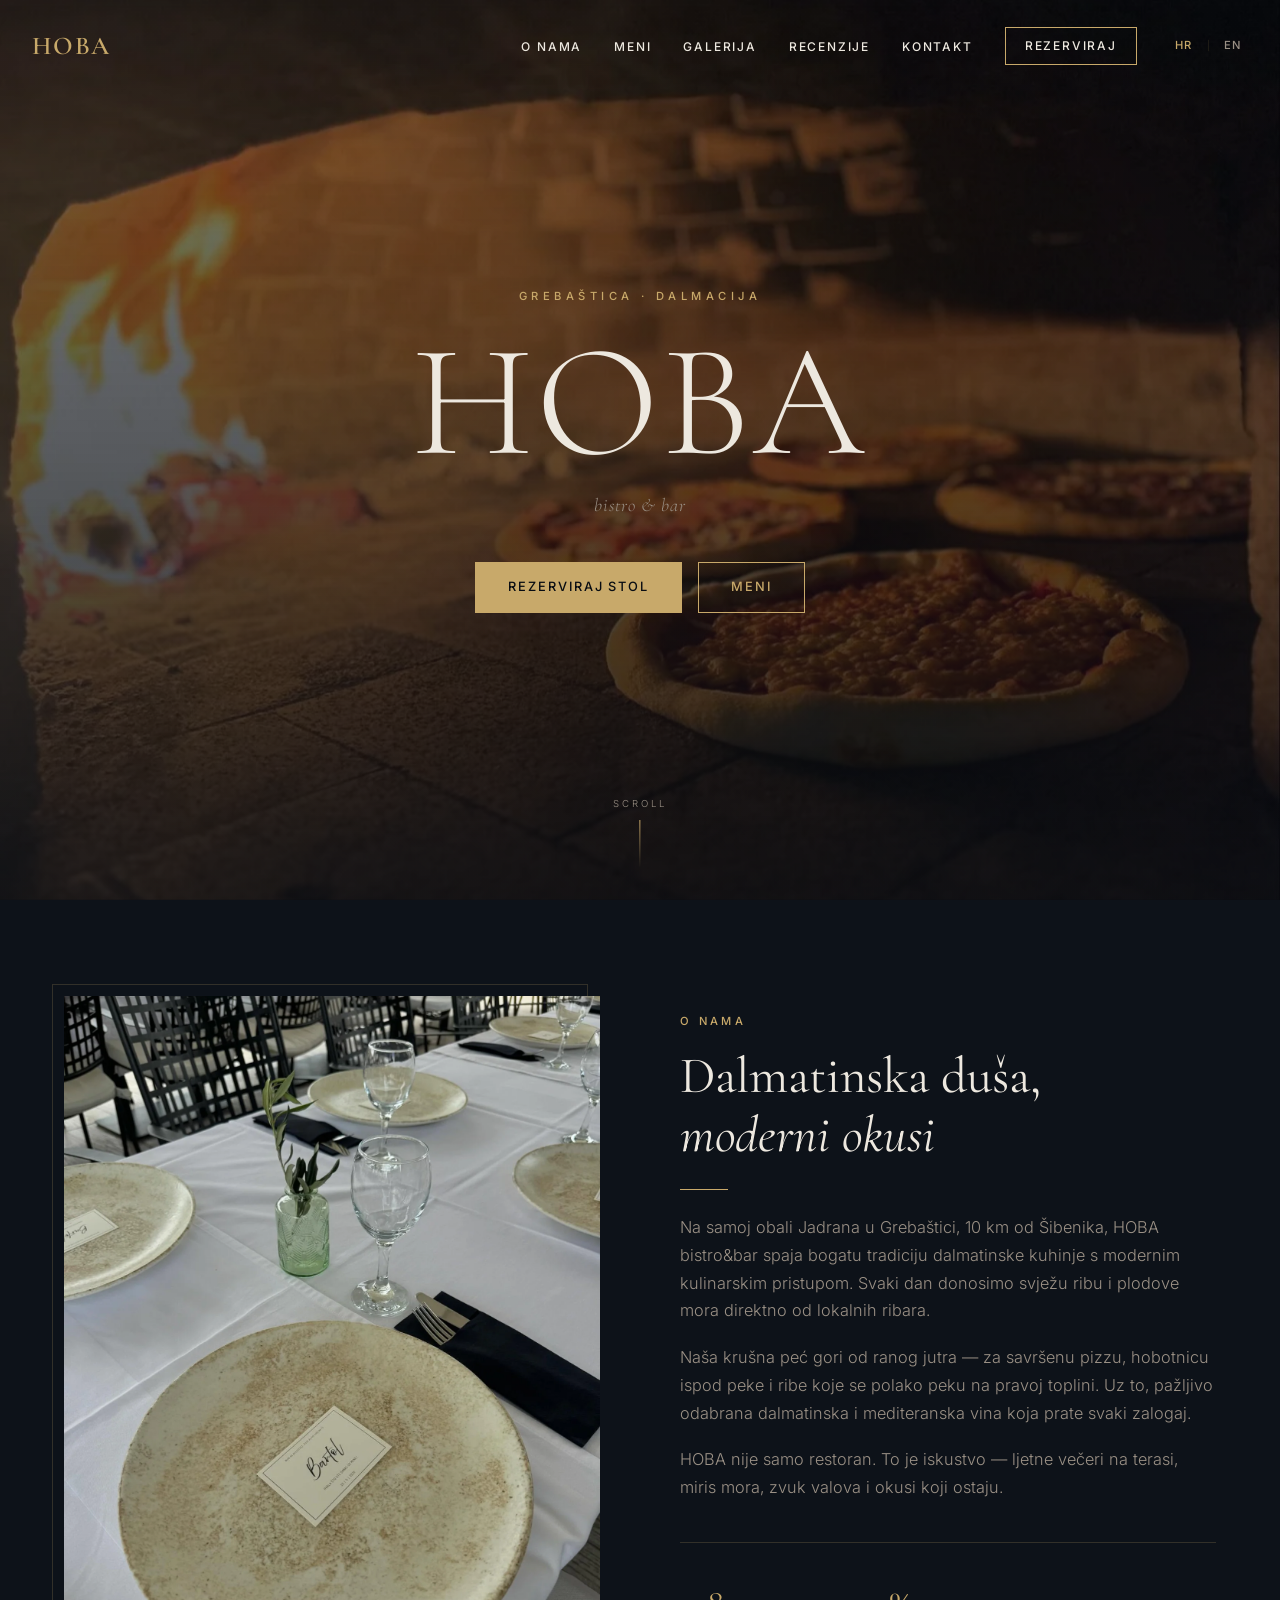
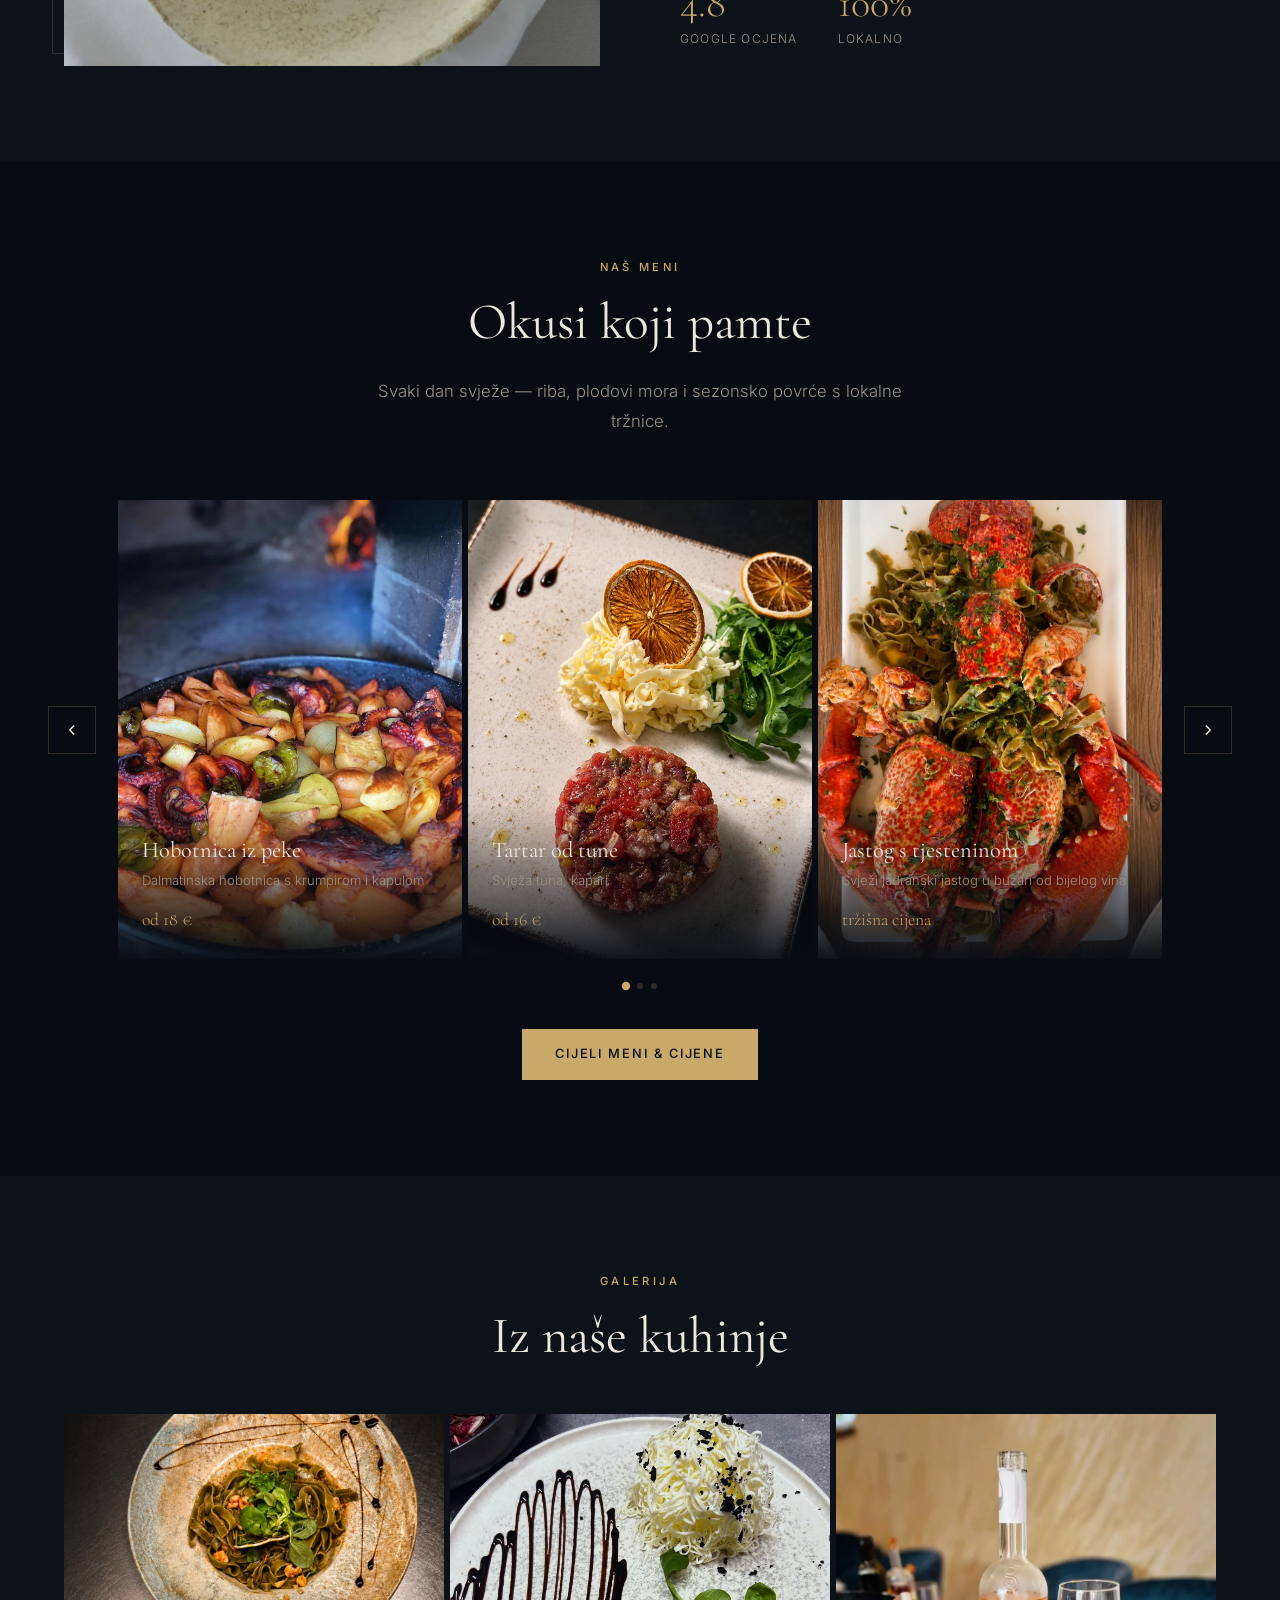
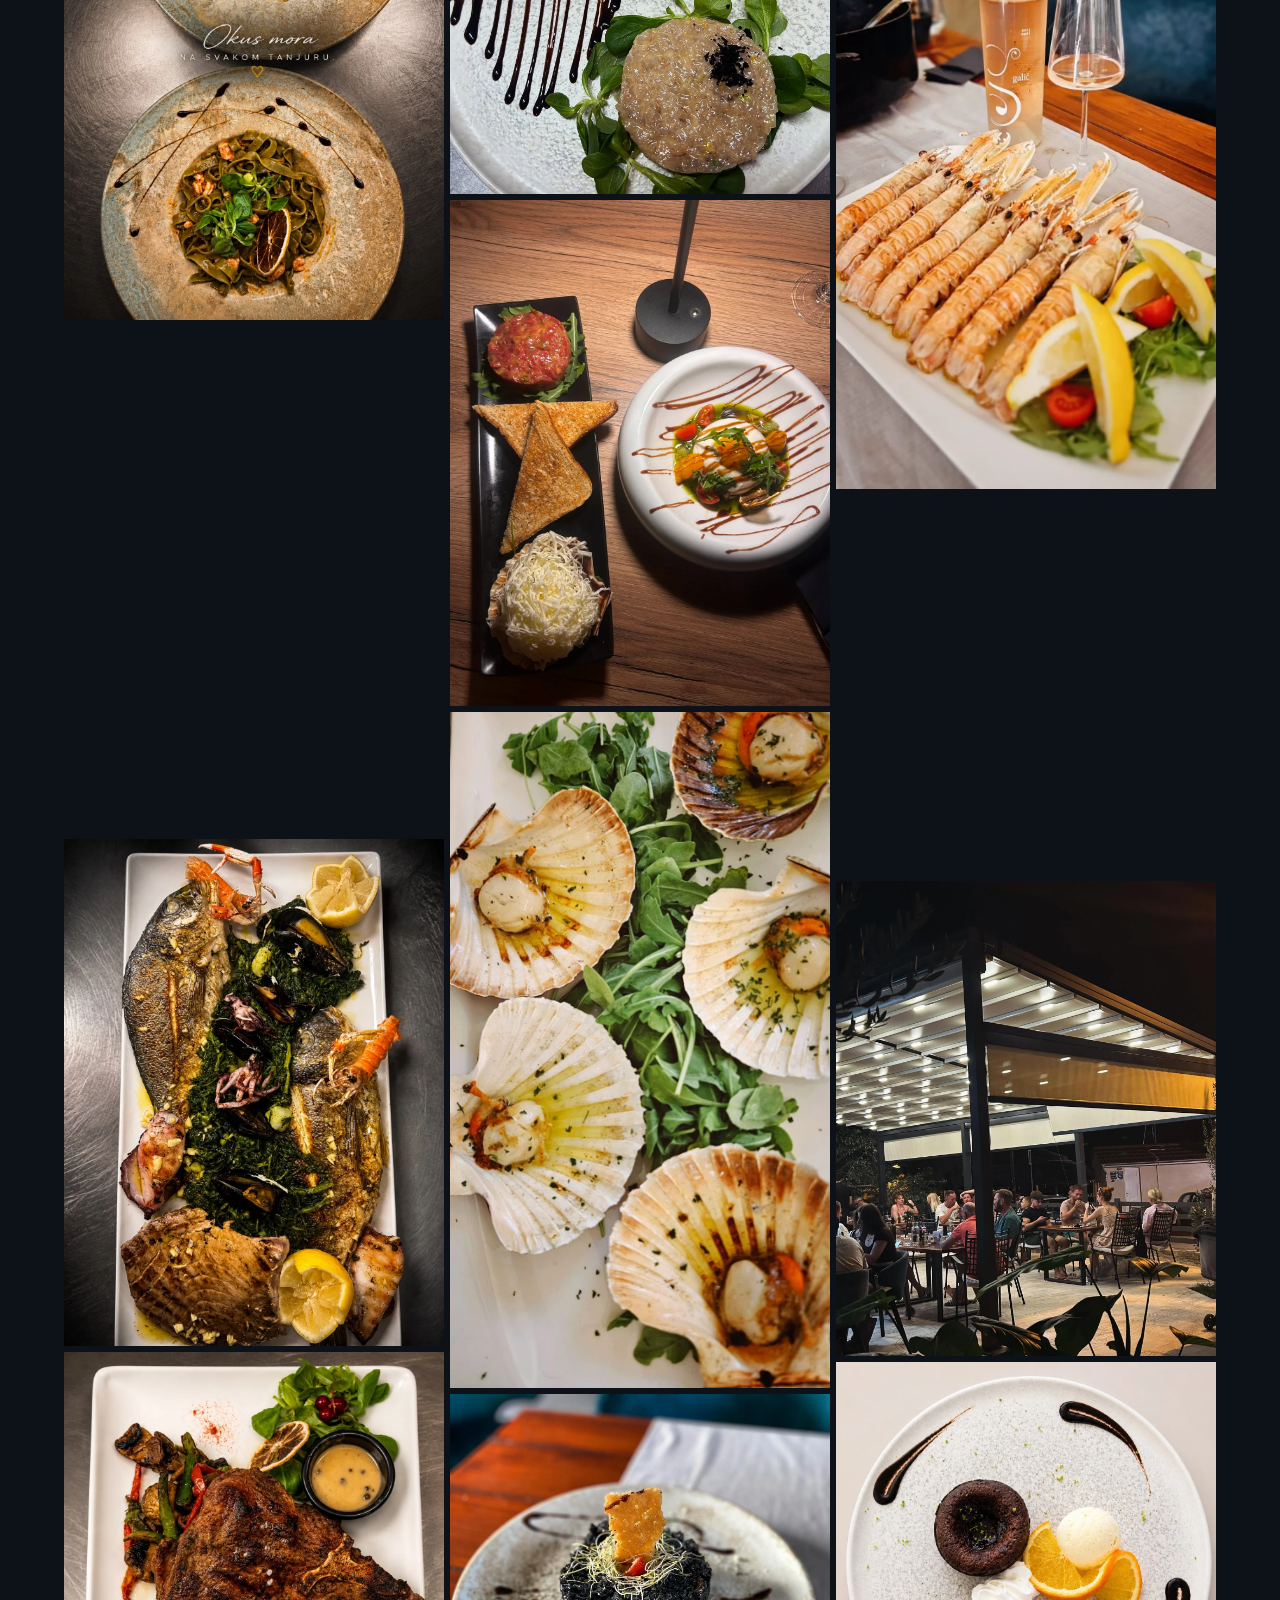
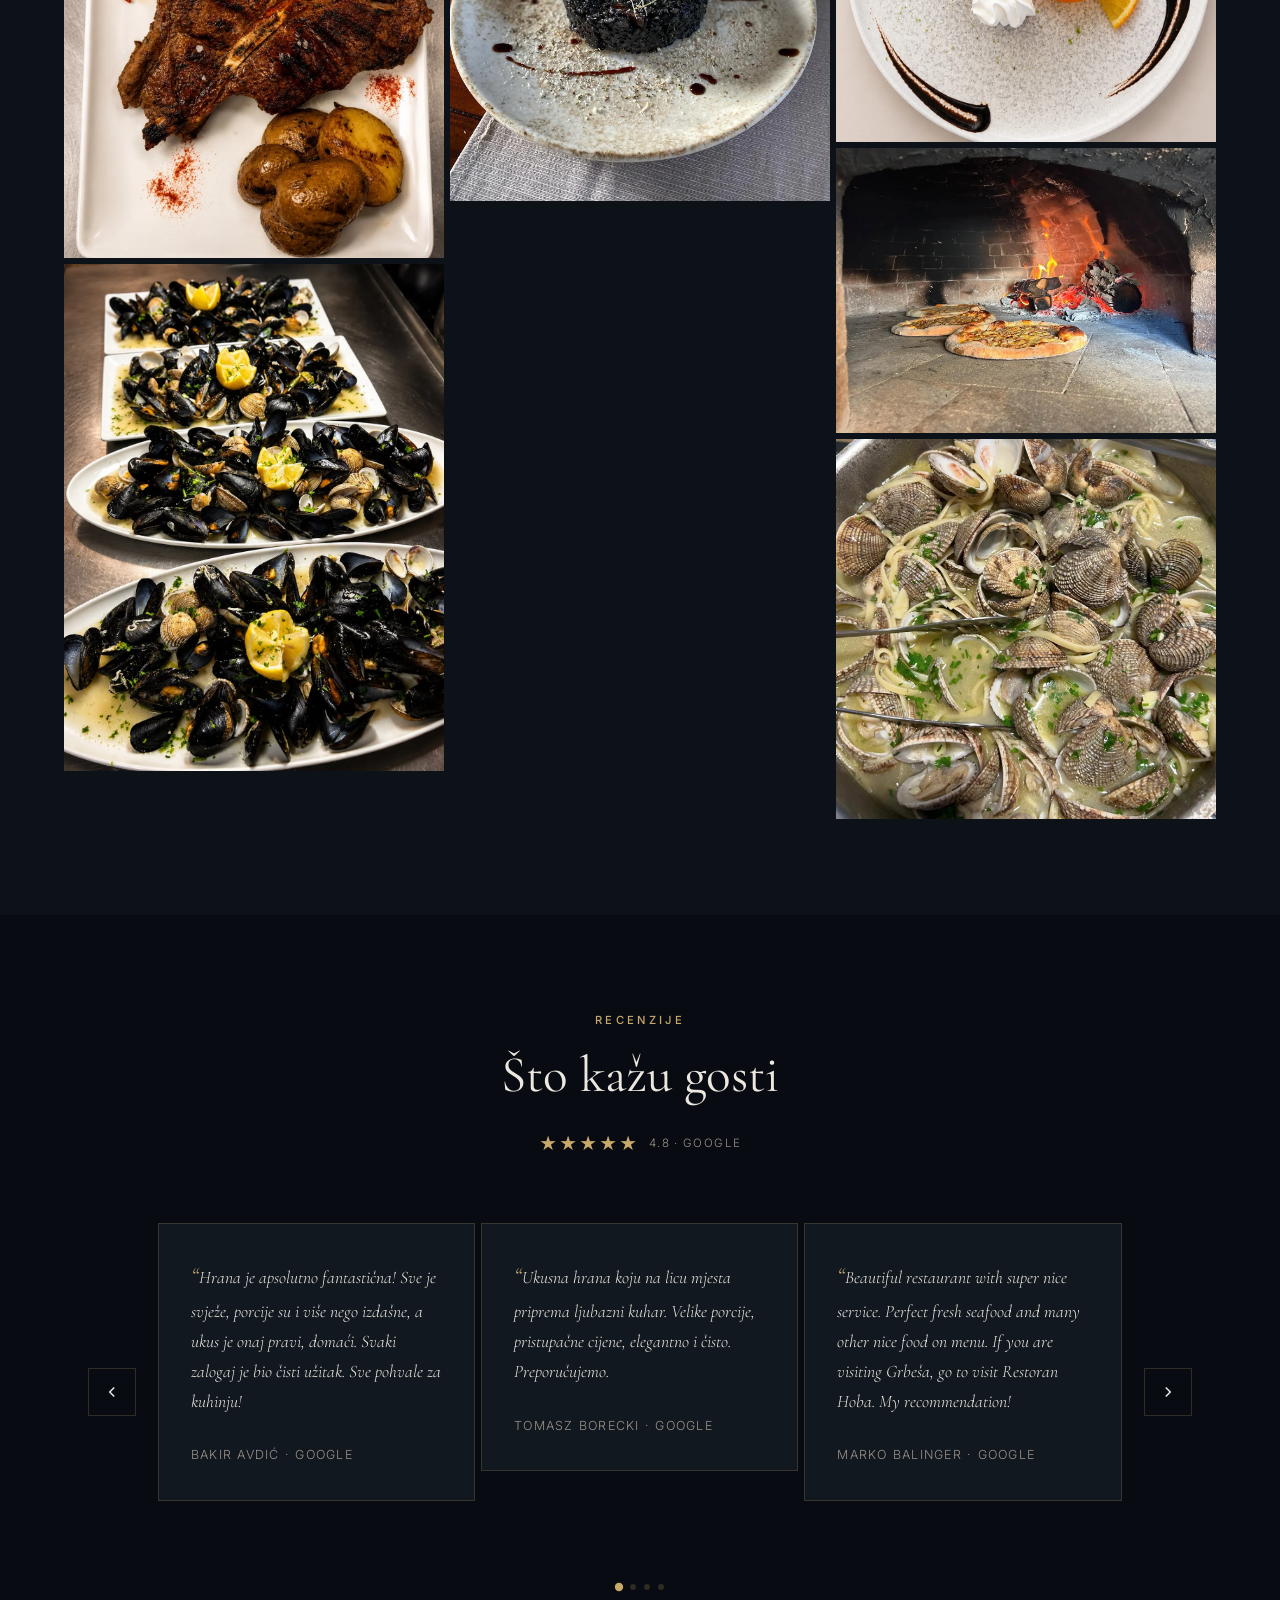
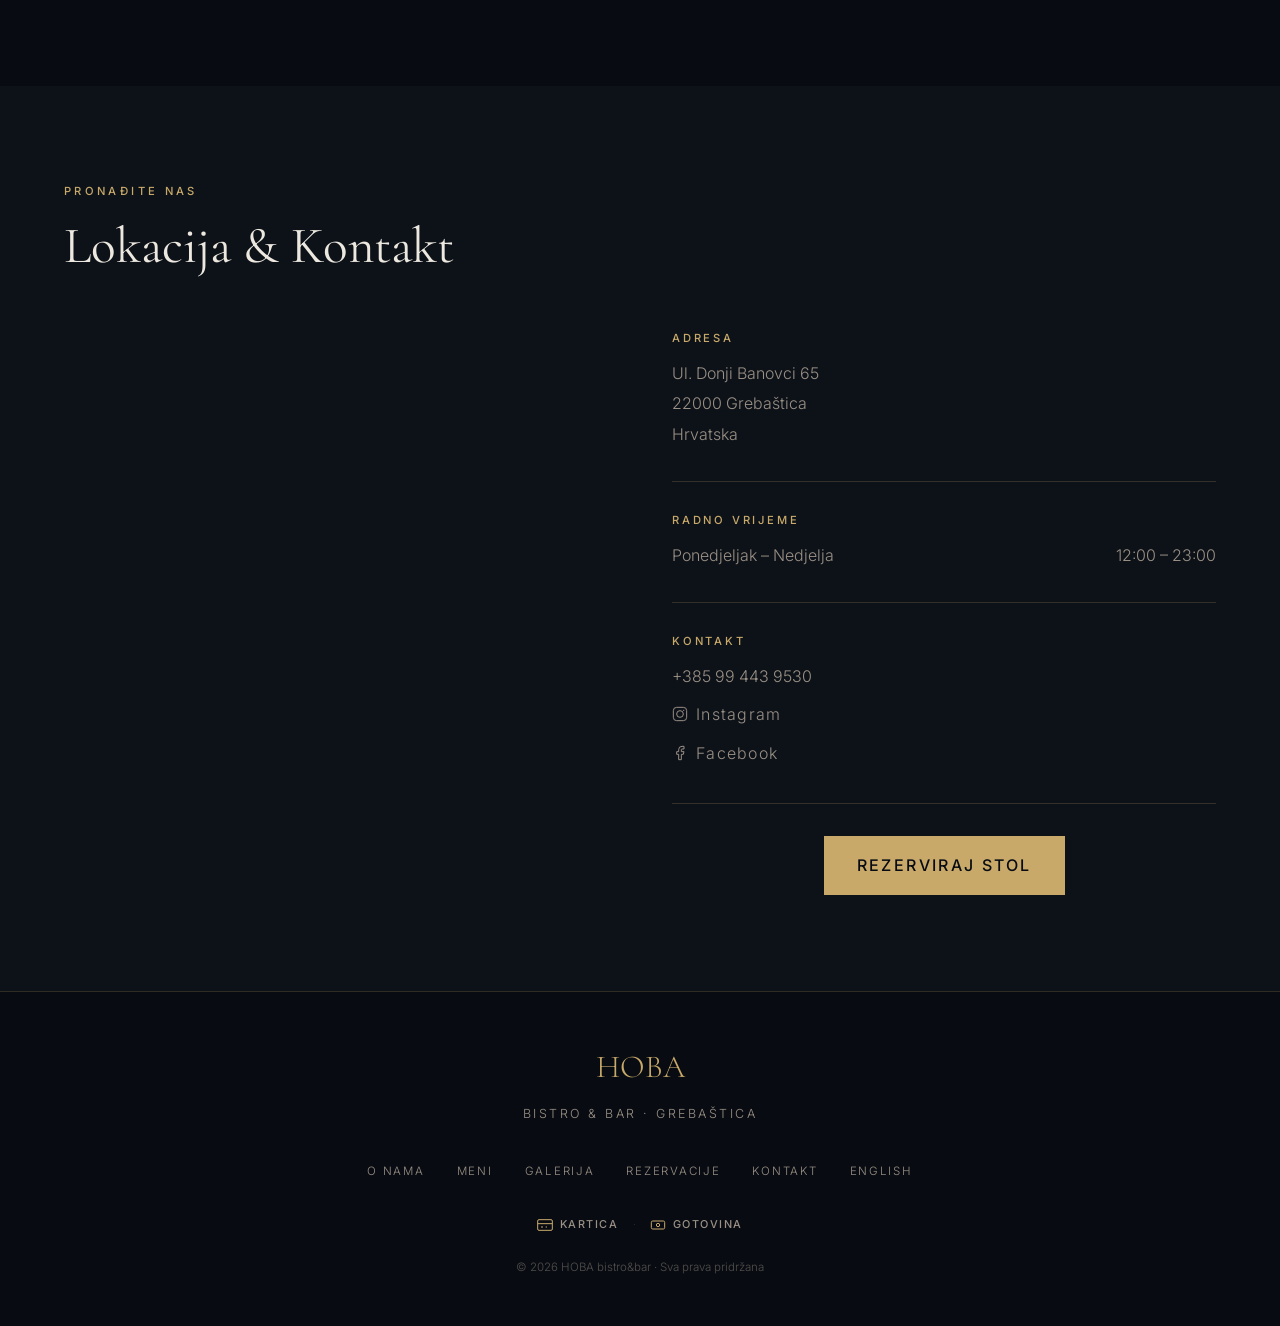
==== commit a28017d1: "ribari" ====
--- a/index.html
+++ b/index.html
@@ -153,7 +153,7 @@
         <h2 class="section-title fade-in fade-in-delay-1">Dalmatinska duša,<br><em>moderni okusi</em></h2>
         <div class="divider fade-in fade-in-delay-2"></div>
         <p class="fade-in fade-in-delay-2">
-          Na samoj obali Jadrana u Grebaštici, 10 km od Šibenika, HOBA bistro&amp;bar spaja bogatu tradiciju dalmatinske kuhinje s modernim kulinarskim pristupom. Svaki dan donosimo svježu ribu i plodove mora direktno s lokalnih ribara.
+          Na samoj obali Jadrana u Grebaštici, 10 km od Šibenika, HOBA bistro&amp;bar spaja bogatu tradiciju dalmatinske kuhinje s modernim kulinarskim pristupom. Svaki dan donosimo svježu ribu i plodove mora direktno od lokalnih ribara.
         </p>
         <p class="fade-in fade-in-delay-3 about-text-extra">
           Naša krušna peć gori od ranog jutra — za savršenu pizzu, hobotnicu ispod peke i ribe koje se polako peku na pravoj toplini. Uz to, pažljivo odabrana dalmatinska i mediteranska vina koja prate svaki zalogaj.
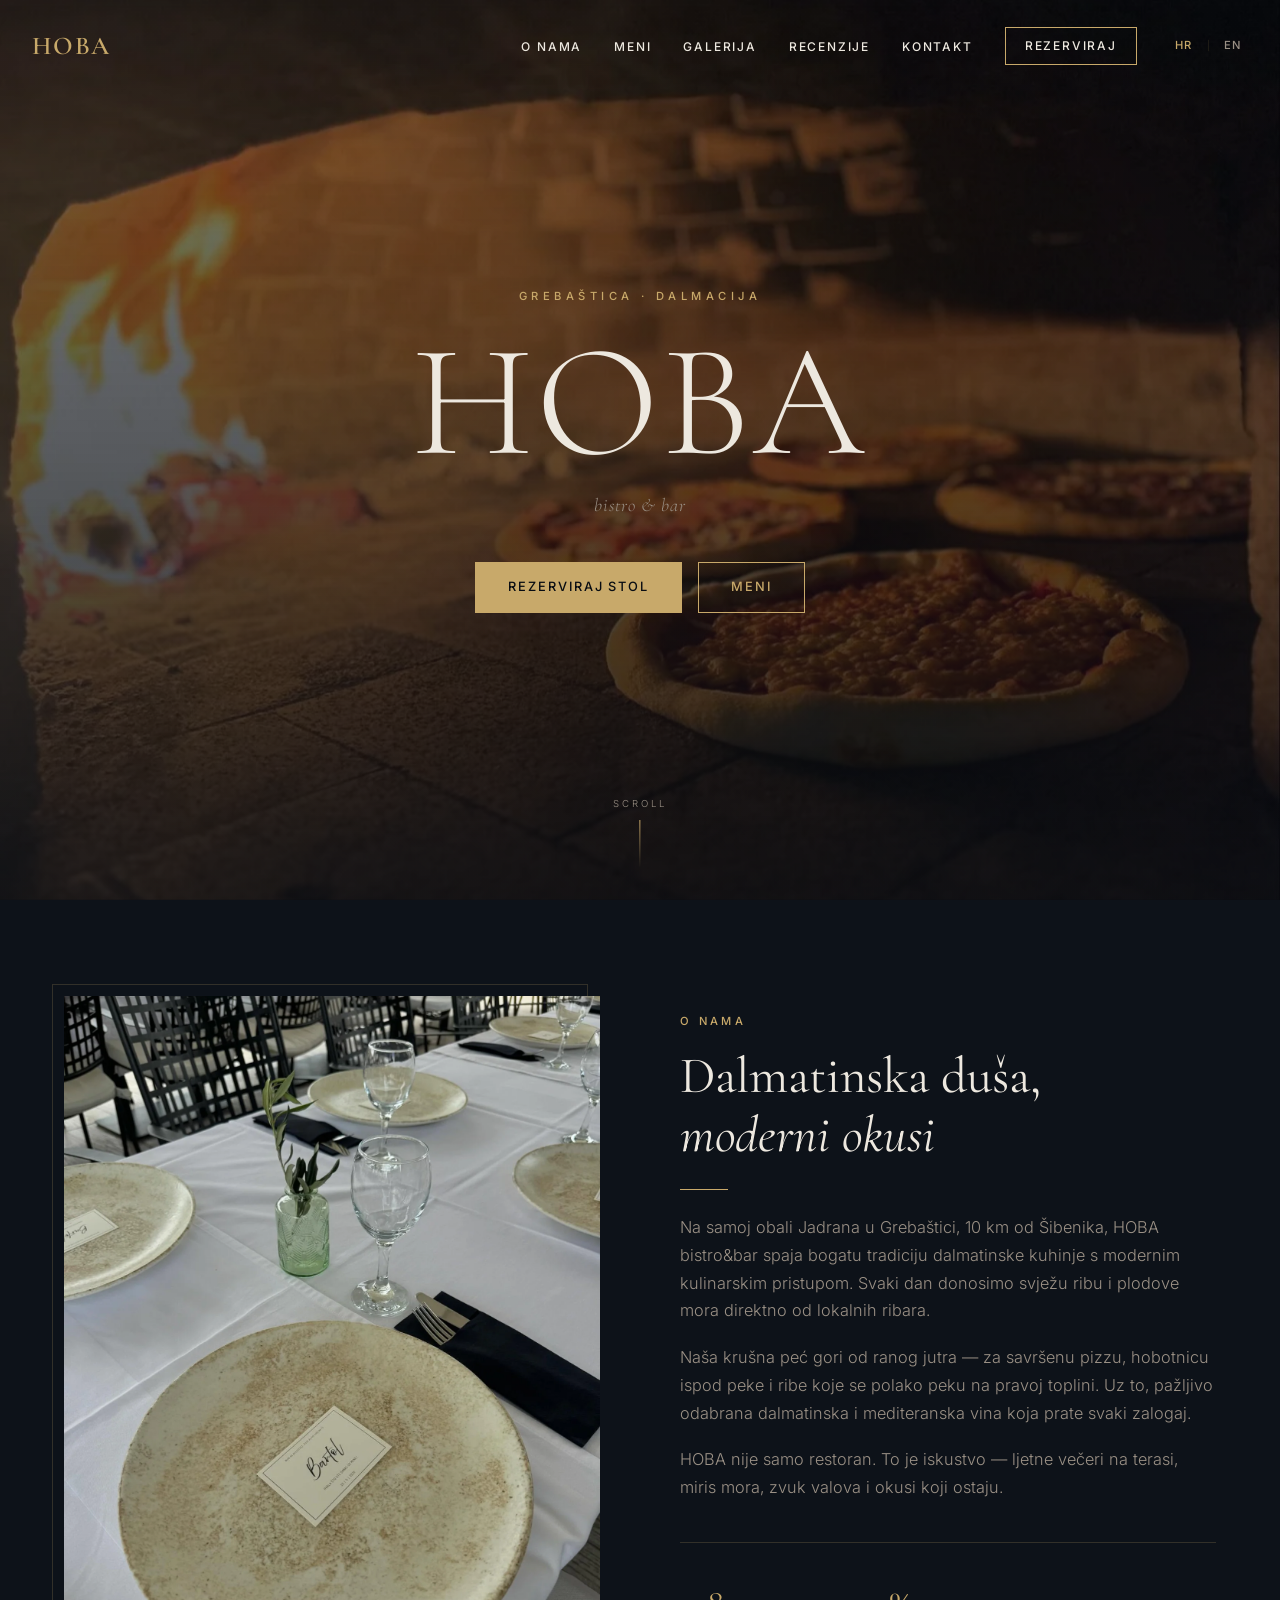
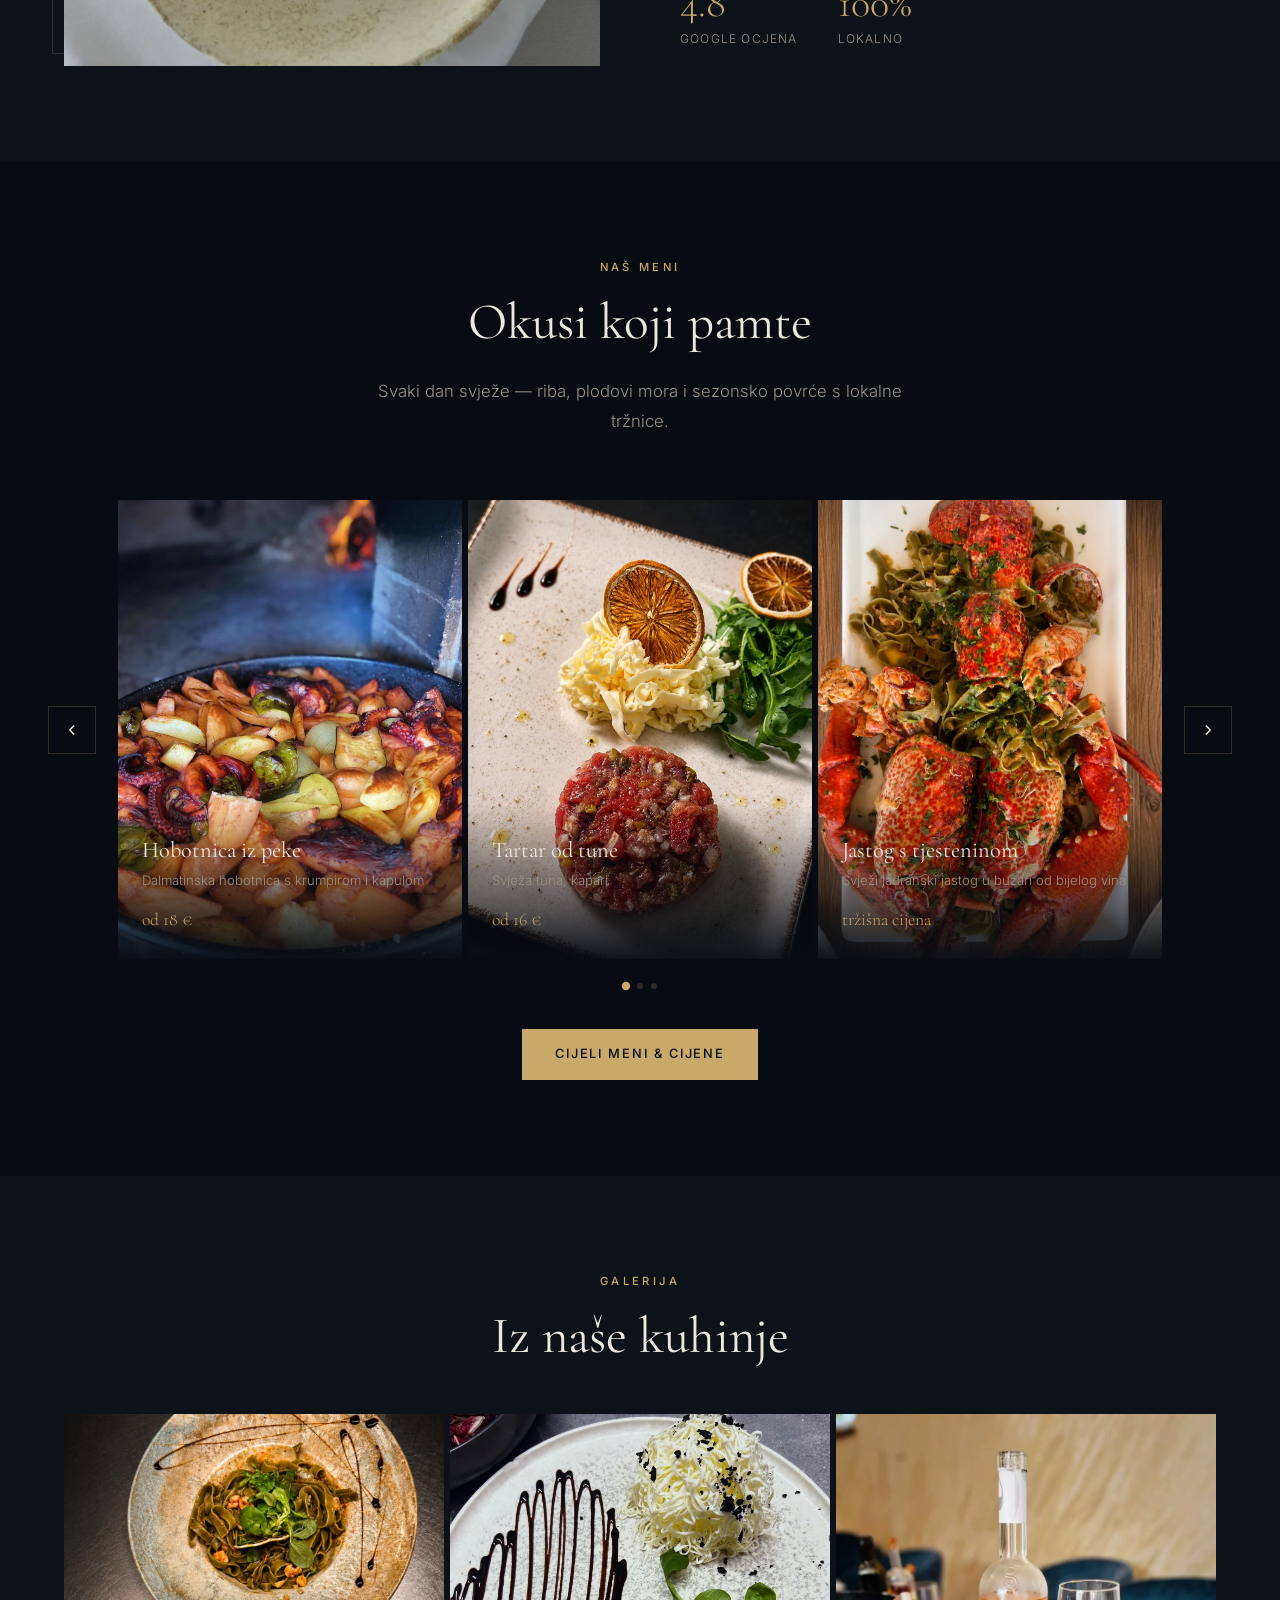
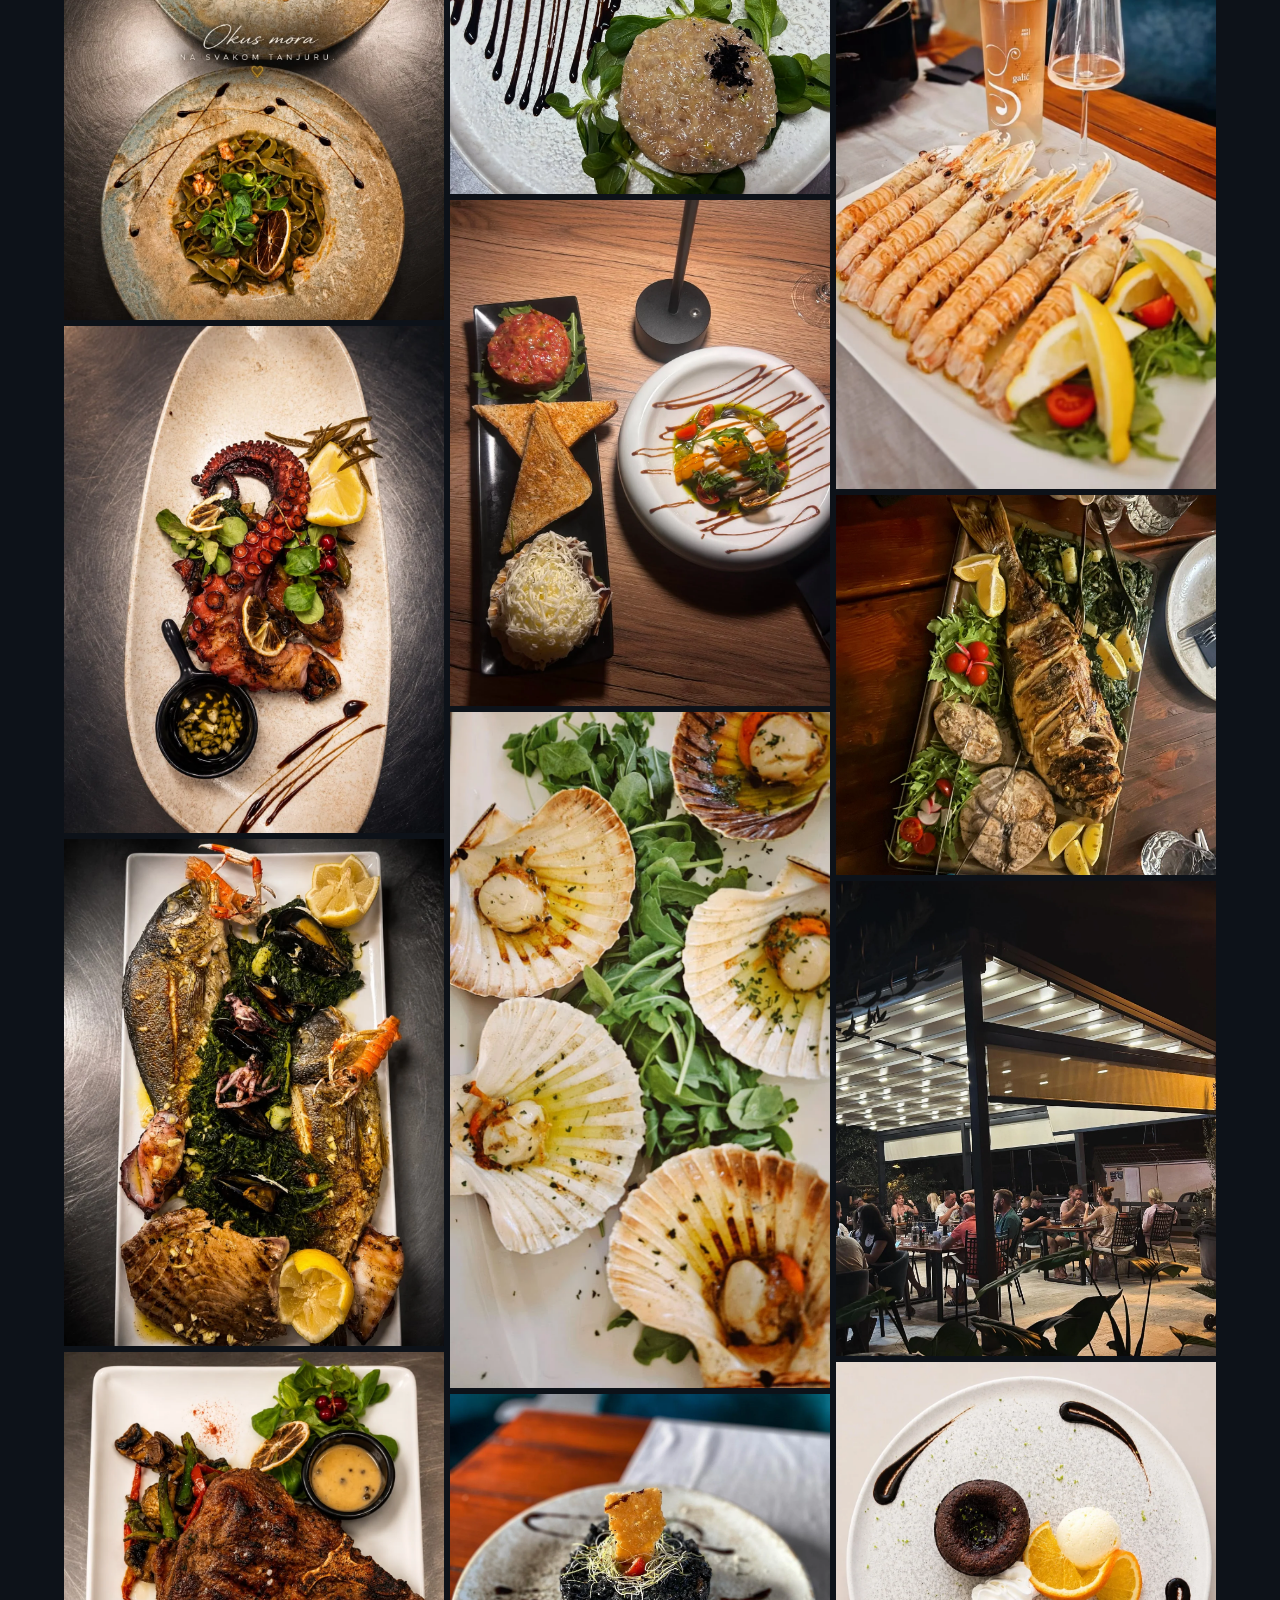
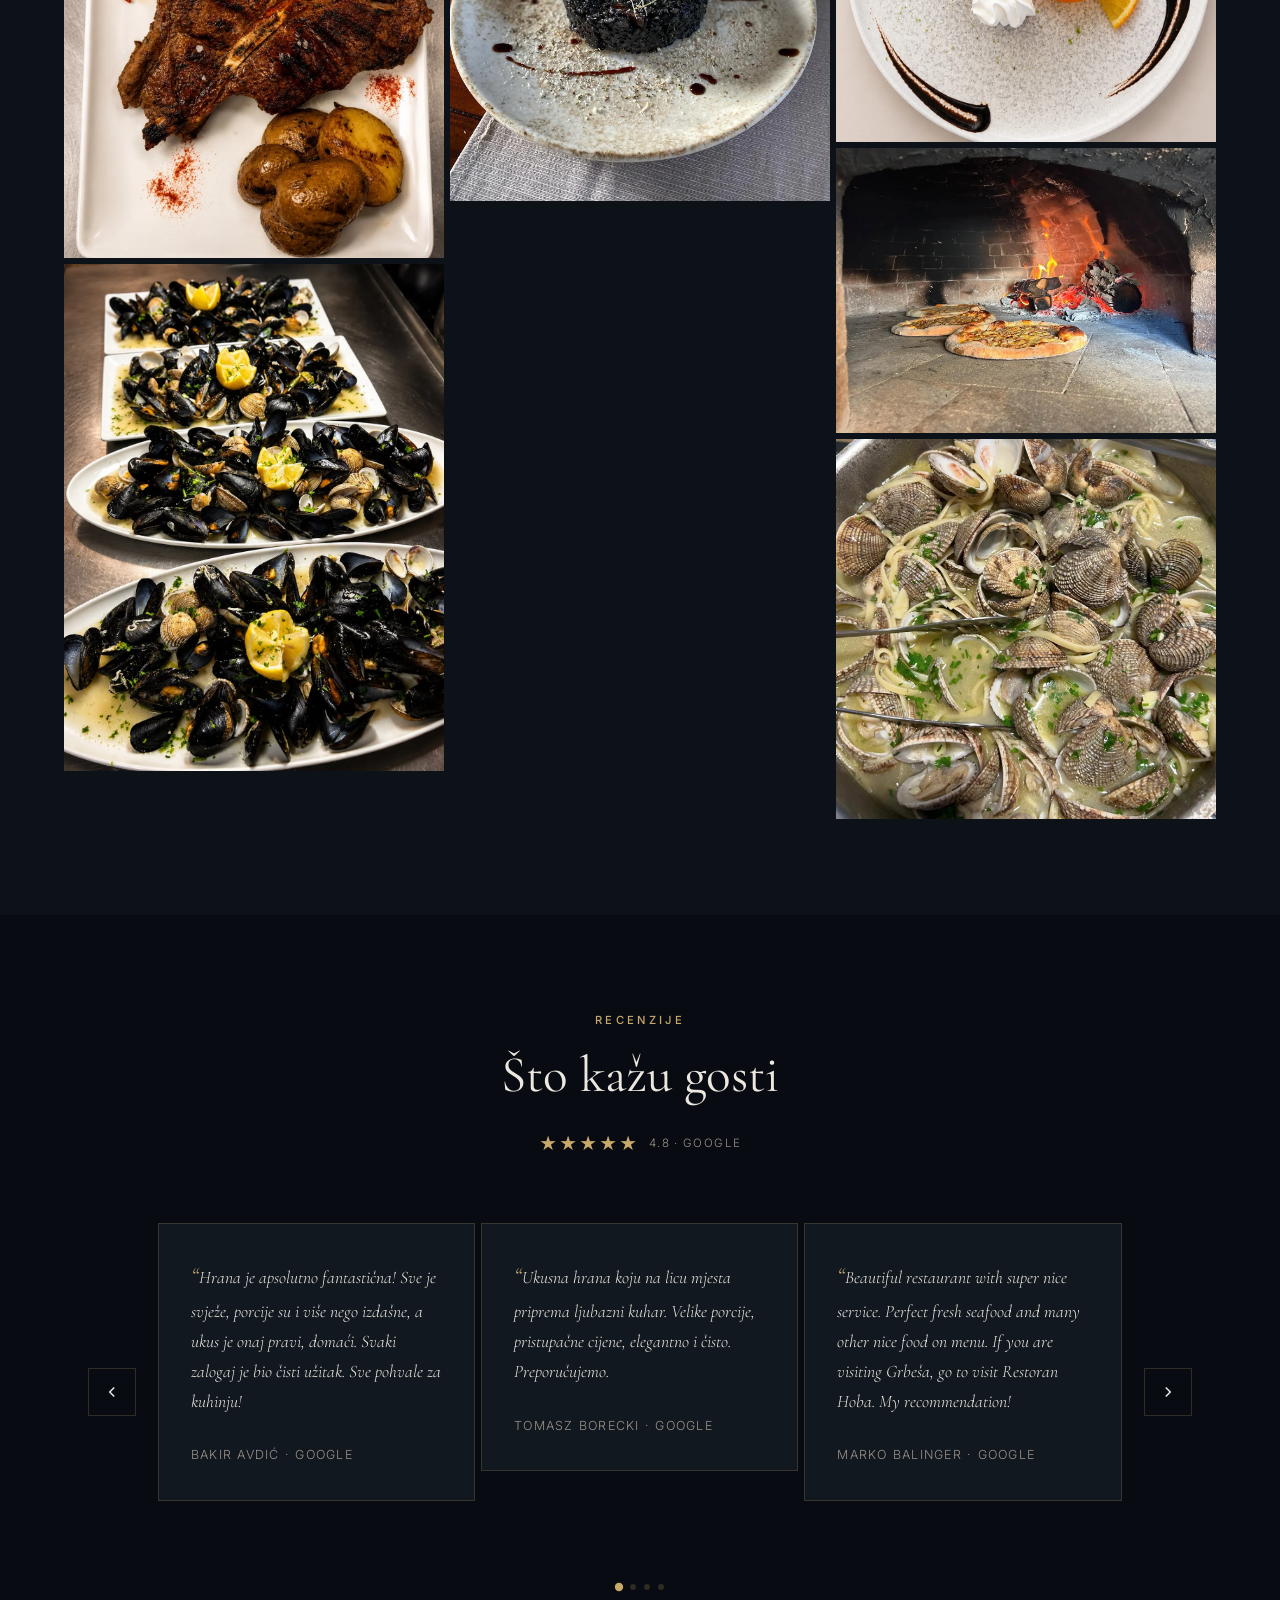
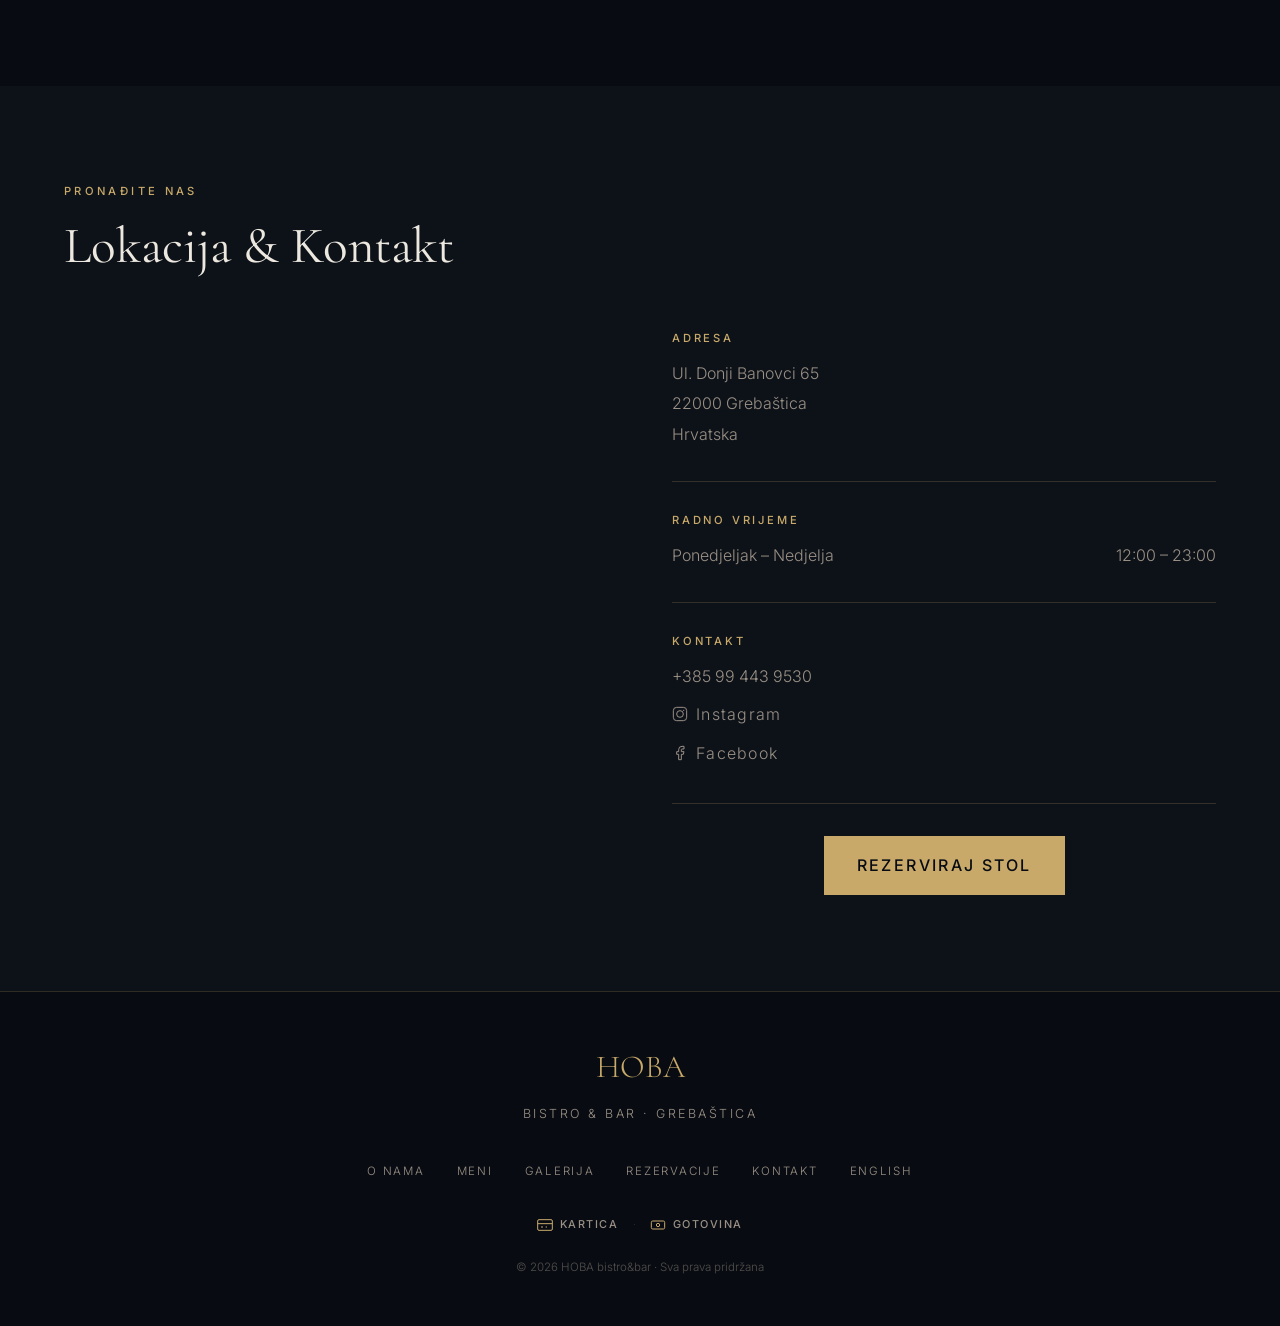
==== commit 4dd12bbc: "Ažuriraj OG naslov/opis naslovnice, ukloni PDV napomenu iz menija Co-Authored-By: Claude Sonnet 4.6 " ====
--- a/index.html
+++ b/index.html
@@ -10,8 +10,8 @@
 
   <!-- Open Graph -->
   <meta property="og:type" content="restaurant">
-  <meta property="og:title" content="HOBA bistro&bar — Restoran Grebaštica kraj Šibenika">
-  <meta property="og:description" content="Svježa jadranska riba, plodovi mora i dalmatinska kuhinja uz samu obalu u Grebaštici, 10 km od Šibenika.">
+  <meta property="og:title" content="HOBA — Bistro&bar na obali Jadrana u Grebaštici">
+  <meta property="og:description" content="Jedan od najljepših restorana kraj Šibenika. Svježa jadranska riba, hobotnica ispod peke i pizza iz krušne peći uz samu obalu.">
   <meta property="og:image" content="https://hobabistro.com/images/pizza-krusna-pec-2.webp">
   <meta property="og:image:width" content="1400">
   <meta property="og:image:height" content="933">
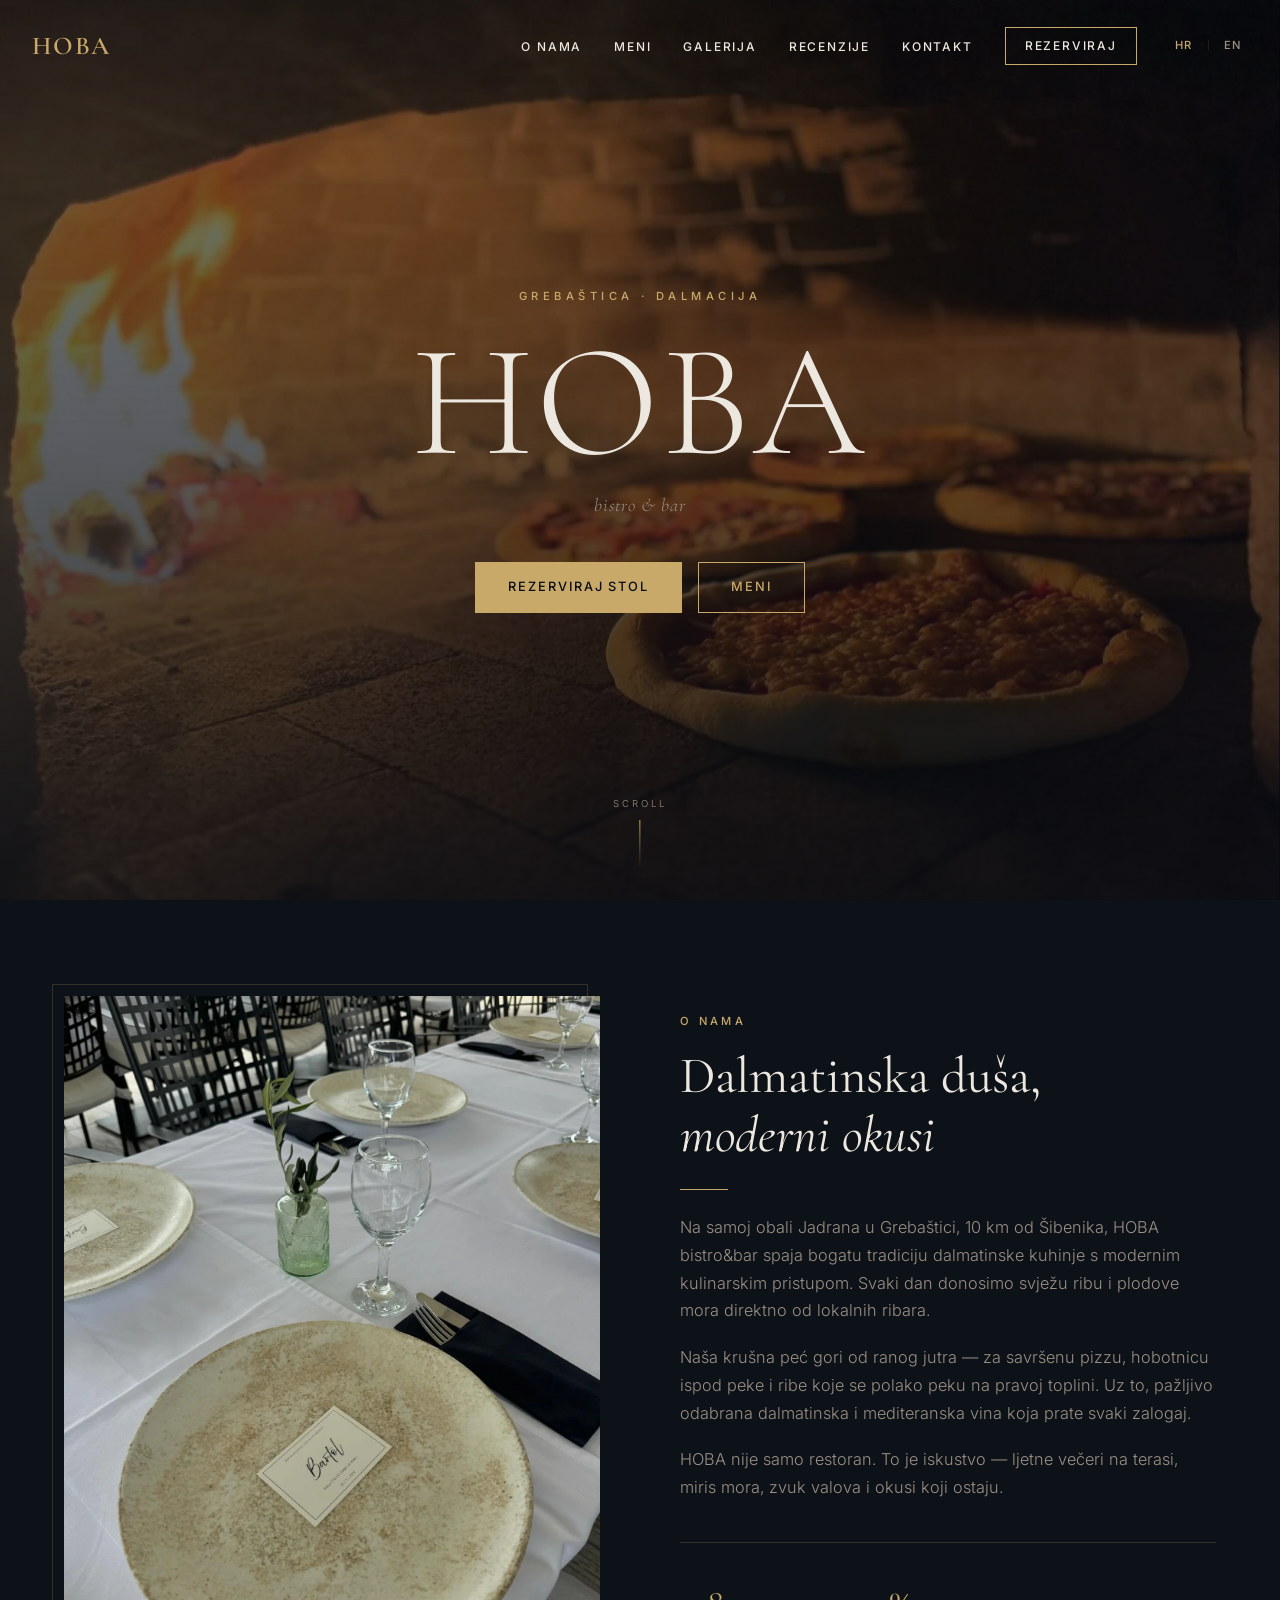
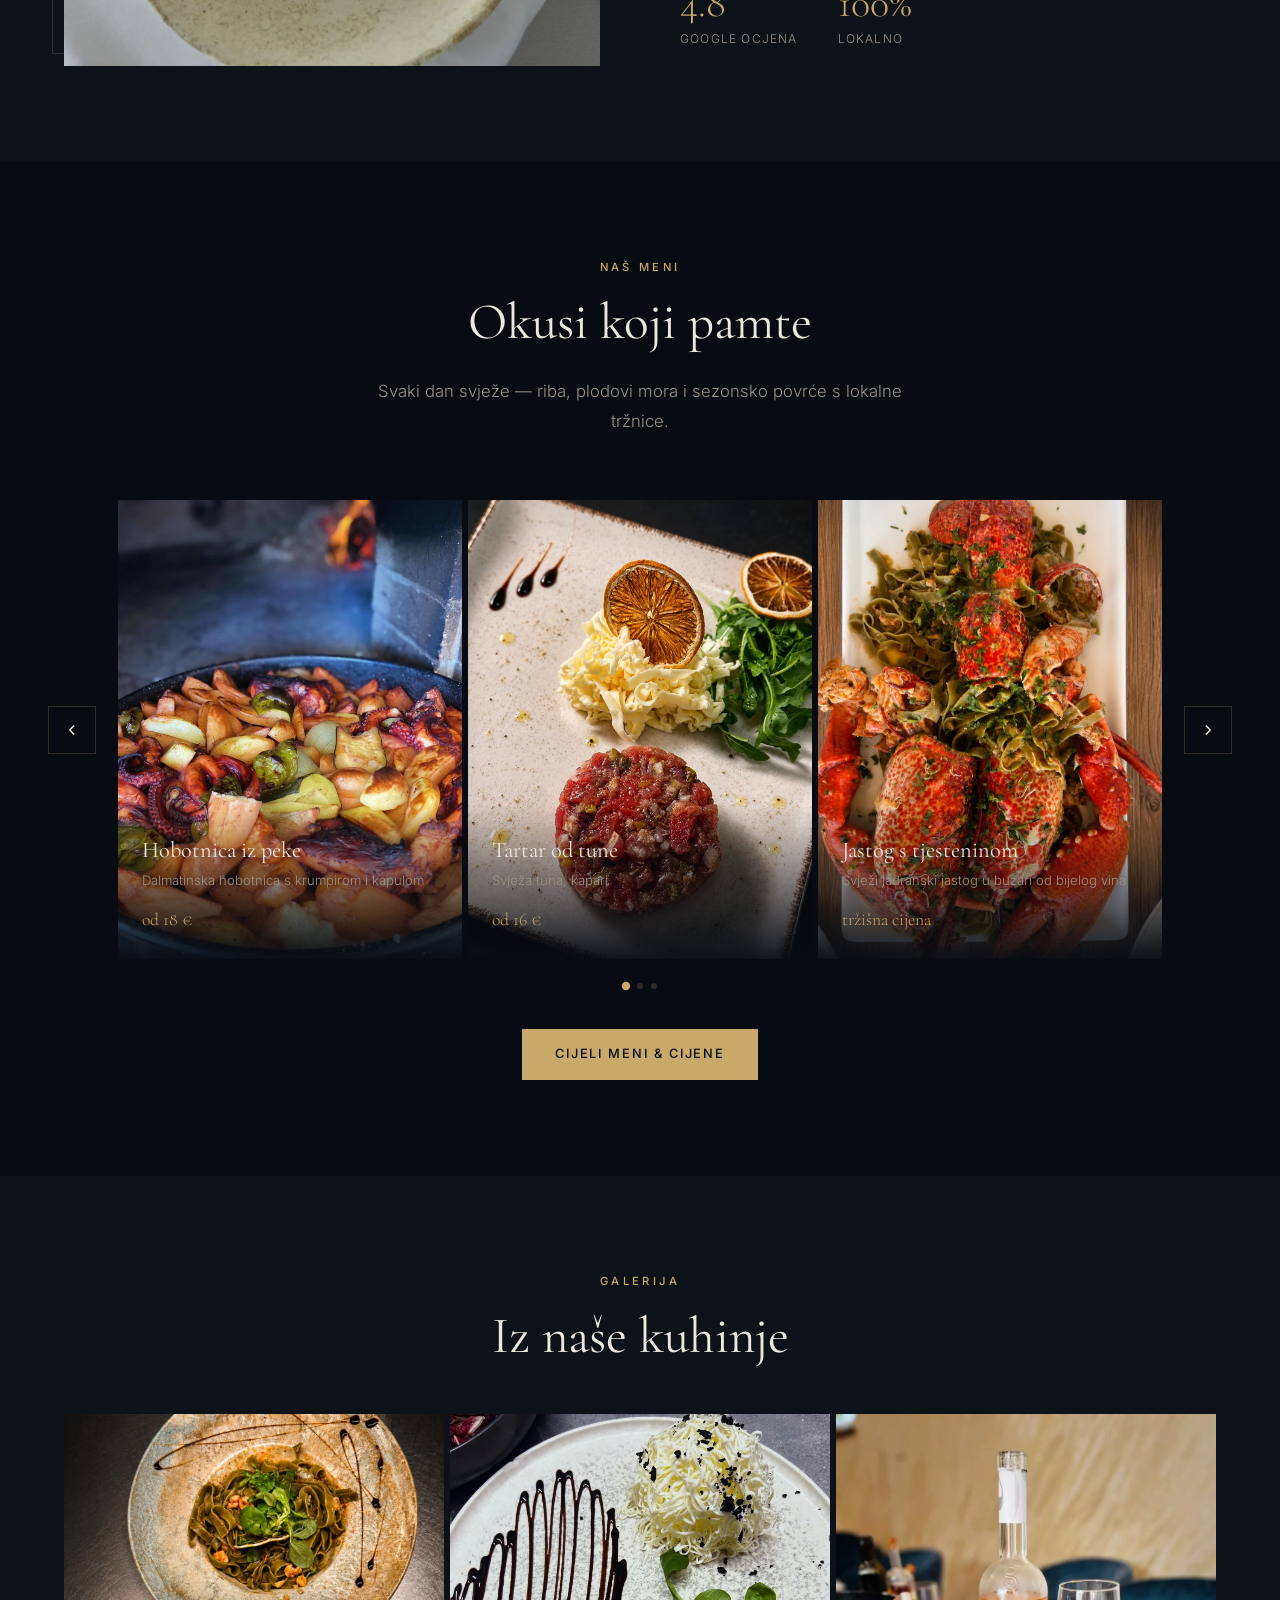
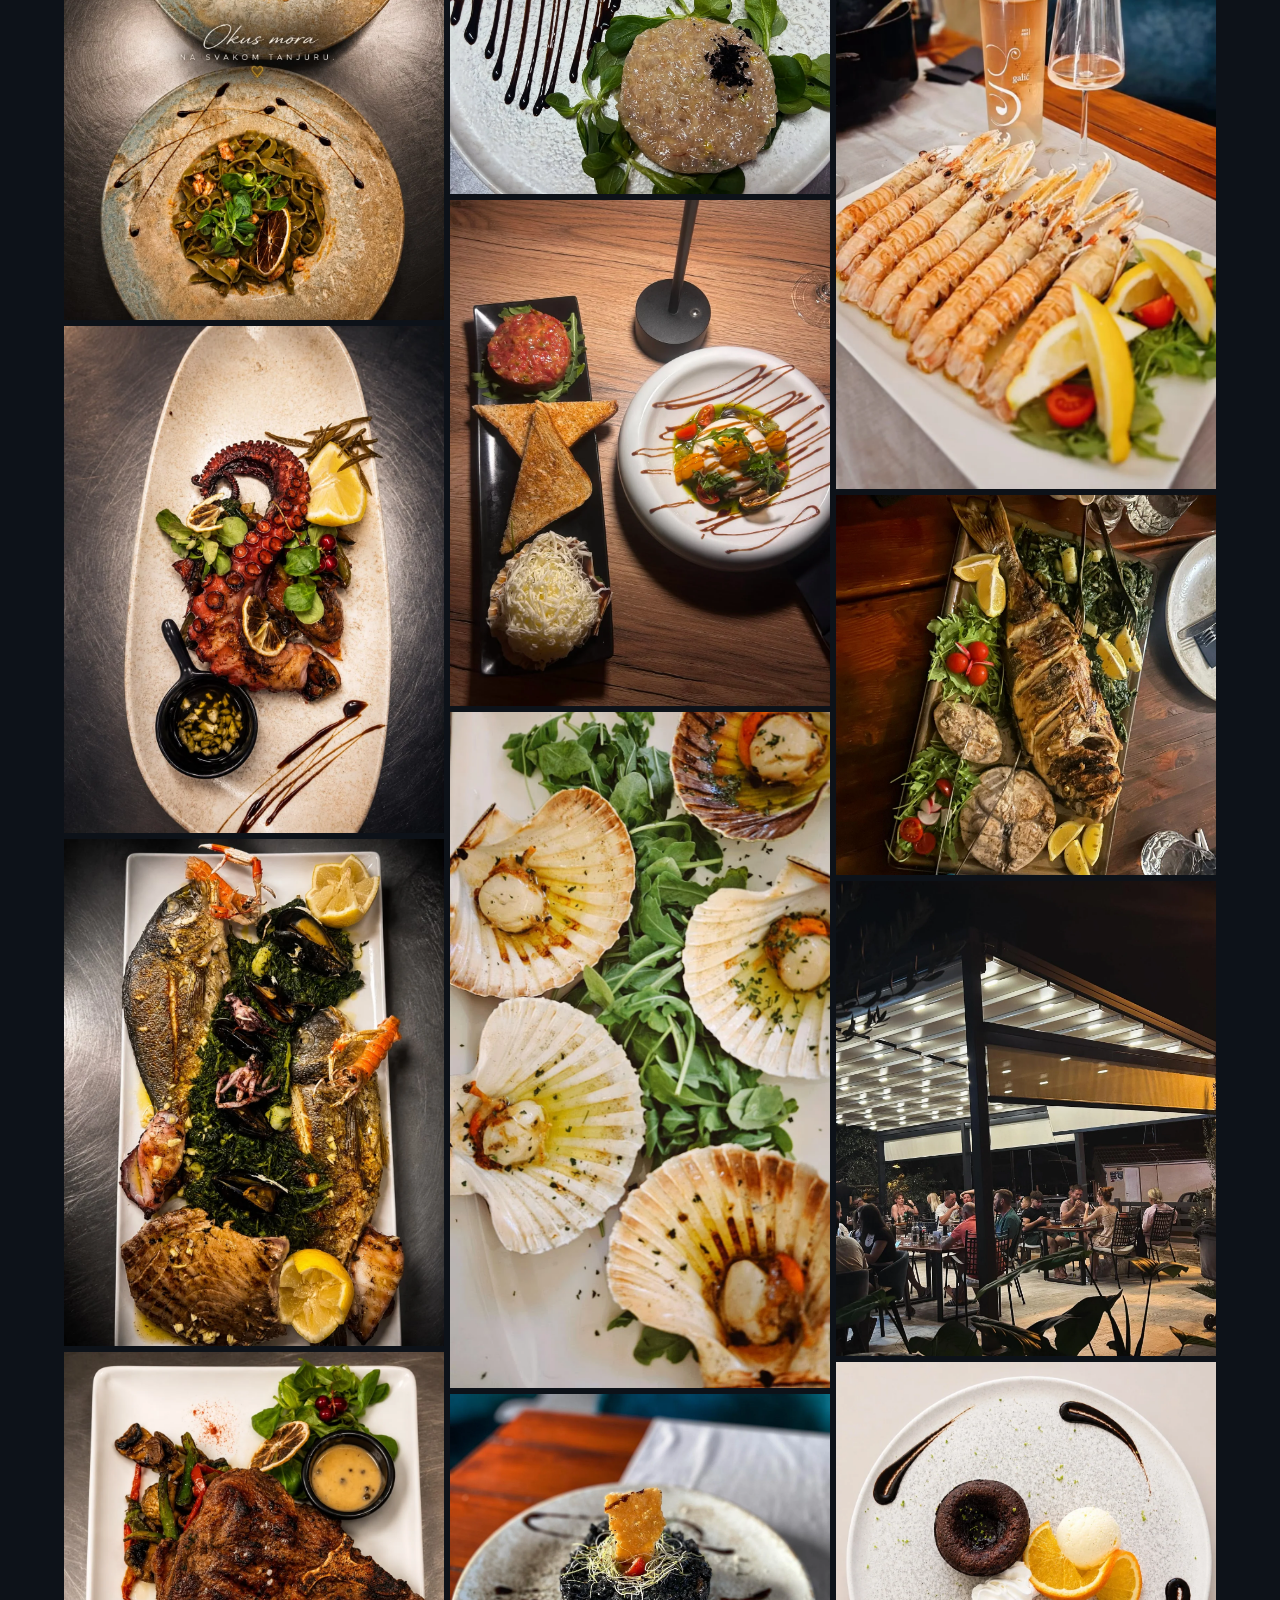
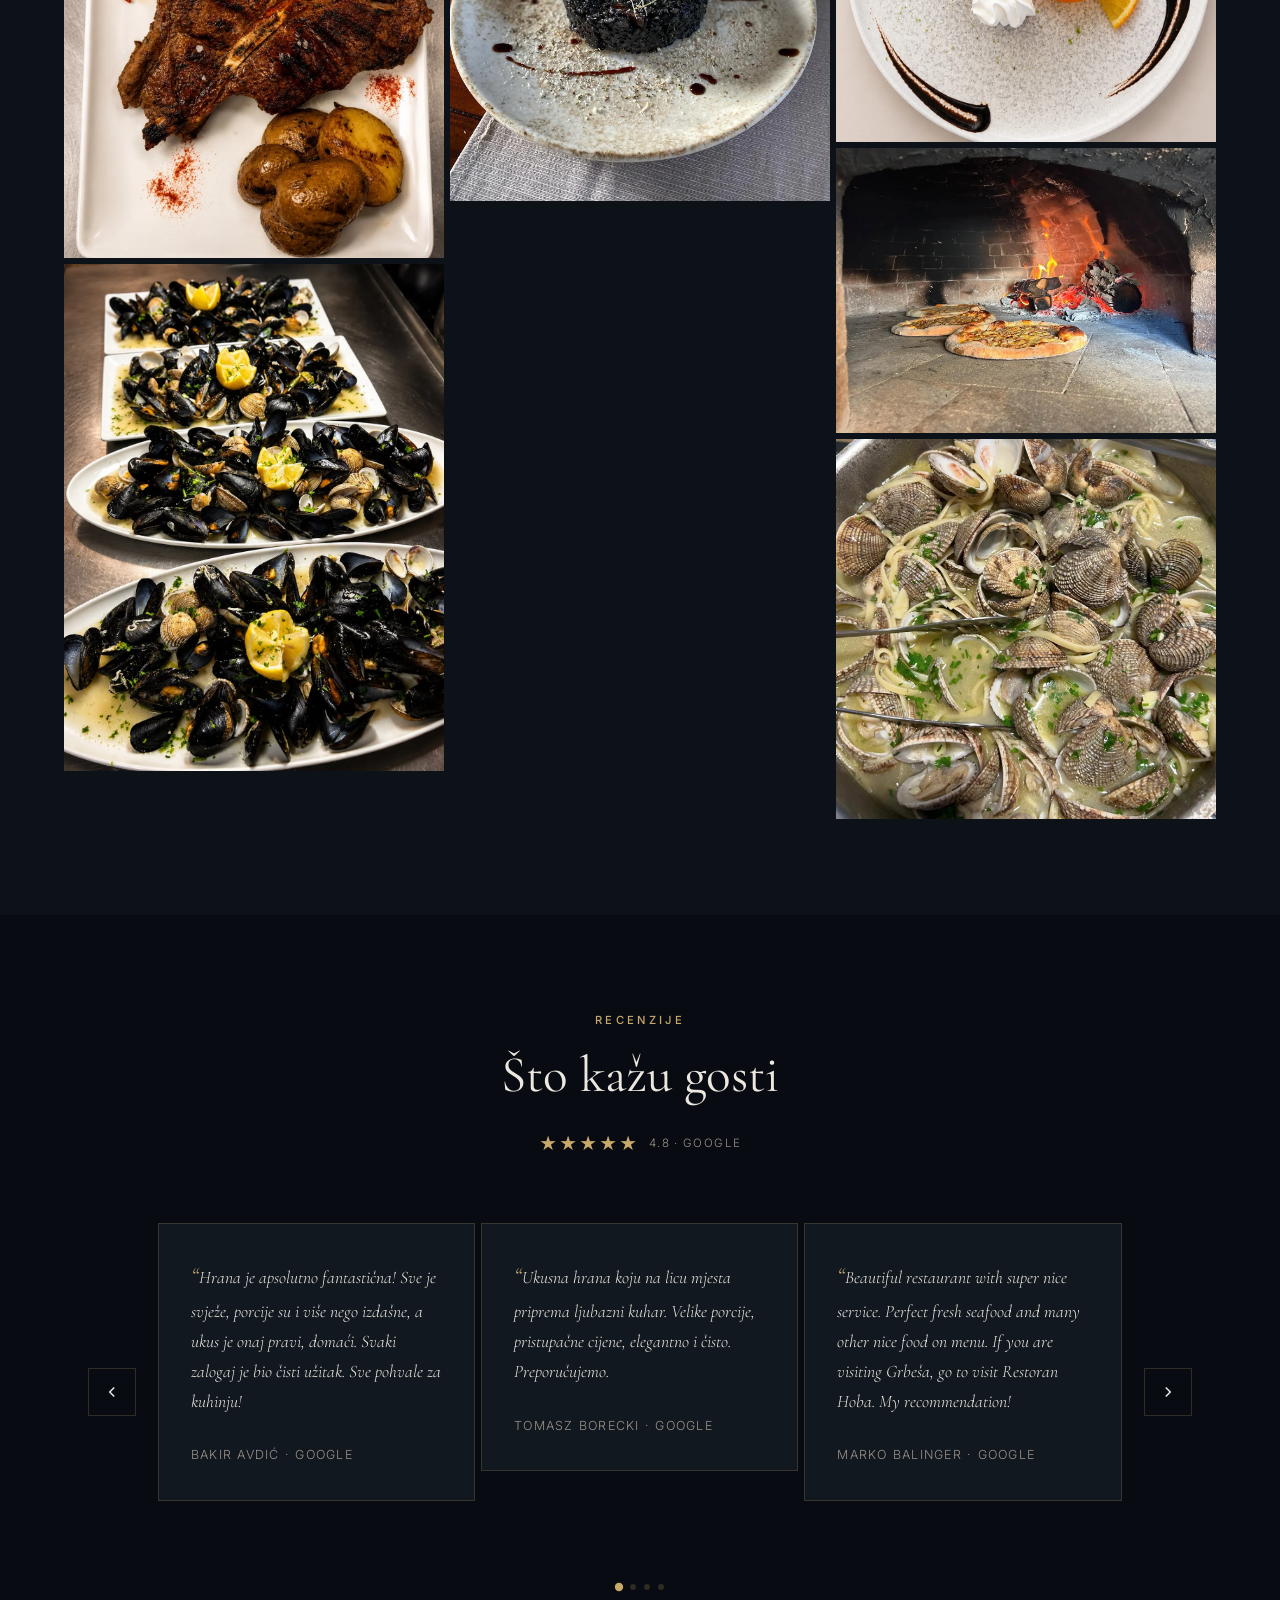
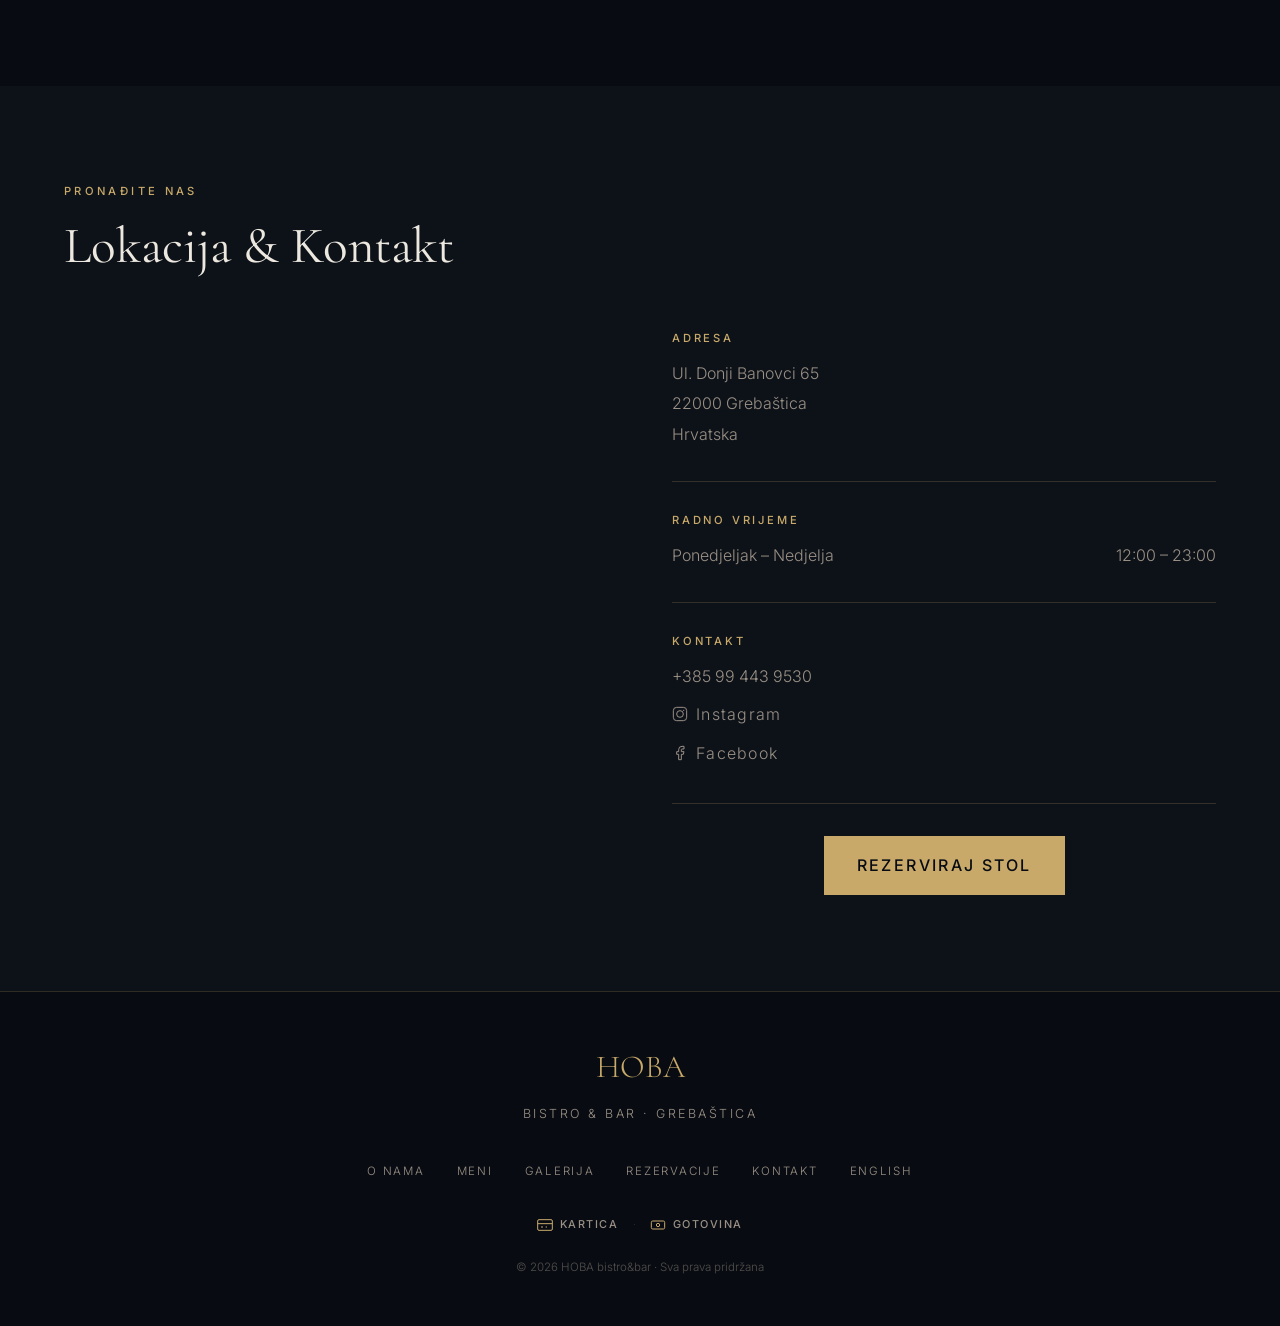
==== commit eb59d27a: "Dodaj Google Analytics (G-6RS7W2BCBZ) na sve stranice Co-Authored-By: Claude Sonnet 4.6 <noreply@ant" ====
--- a/index.html
+++ b/index.html
@@ -1,6 +1,14 @@
 ﻿<!DOCTYPE html>
 <html lang="hr">
 <head>
+  <!-- Google Analytics -->
+  <script async src="https://www.googletagmanager.com/gtag/js?id=G-6RS7W2BCBZ"></script>
+  <script>
+    window.dataLayer = window.dataLayer || [];
+    function gtag(){dataLayer.push(arguments);}
+    gtag('js', new Date());
+    gtag('config', 'G-6RS7W2BCBZ');
+  </script>
   <meta charset="UTF-8">
   <meta name="viewport" content="width=device-width, initial-scale=1.0">
 
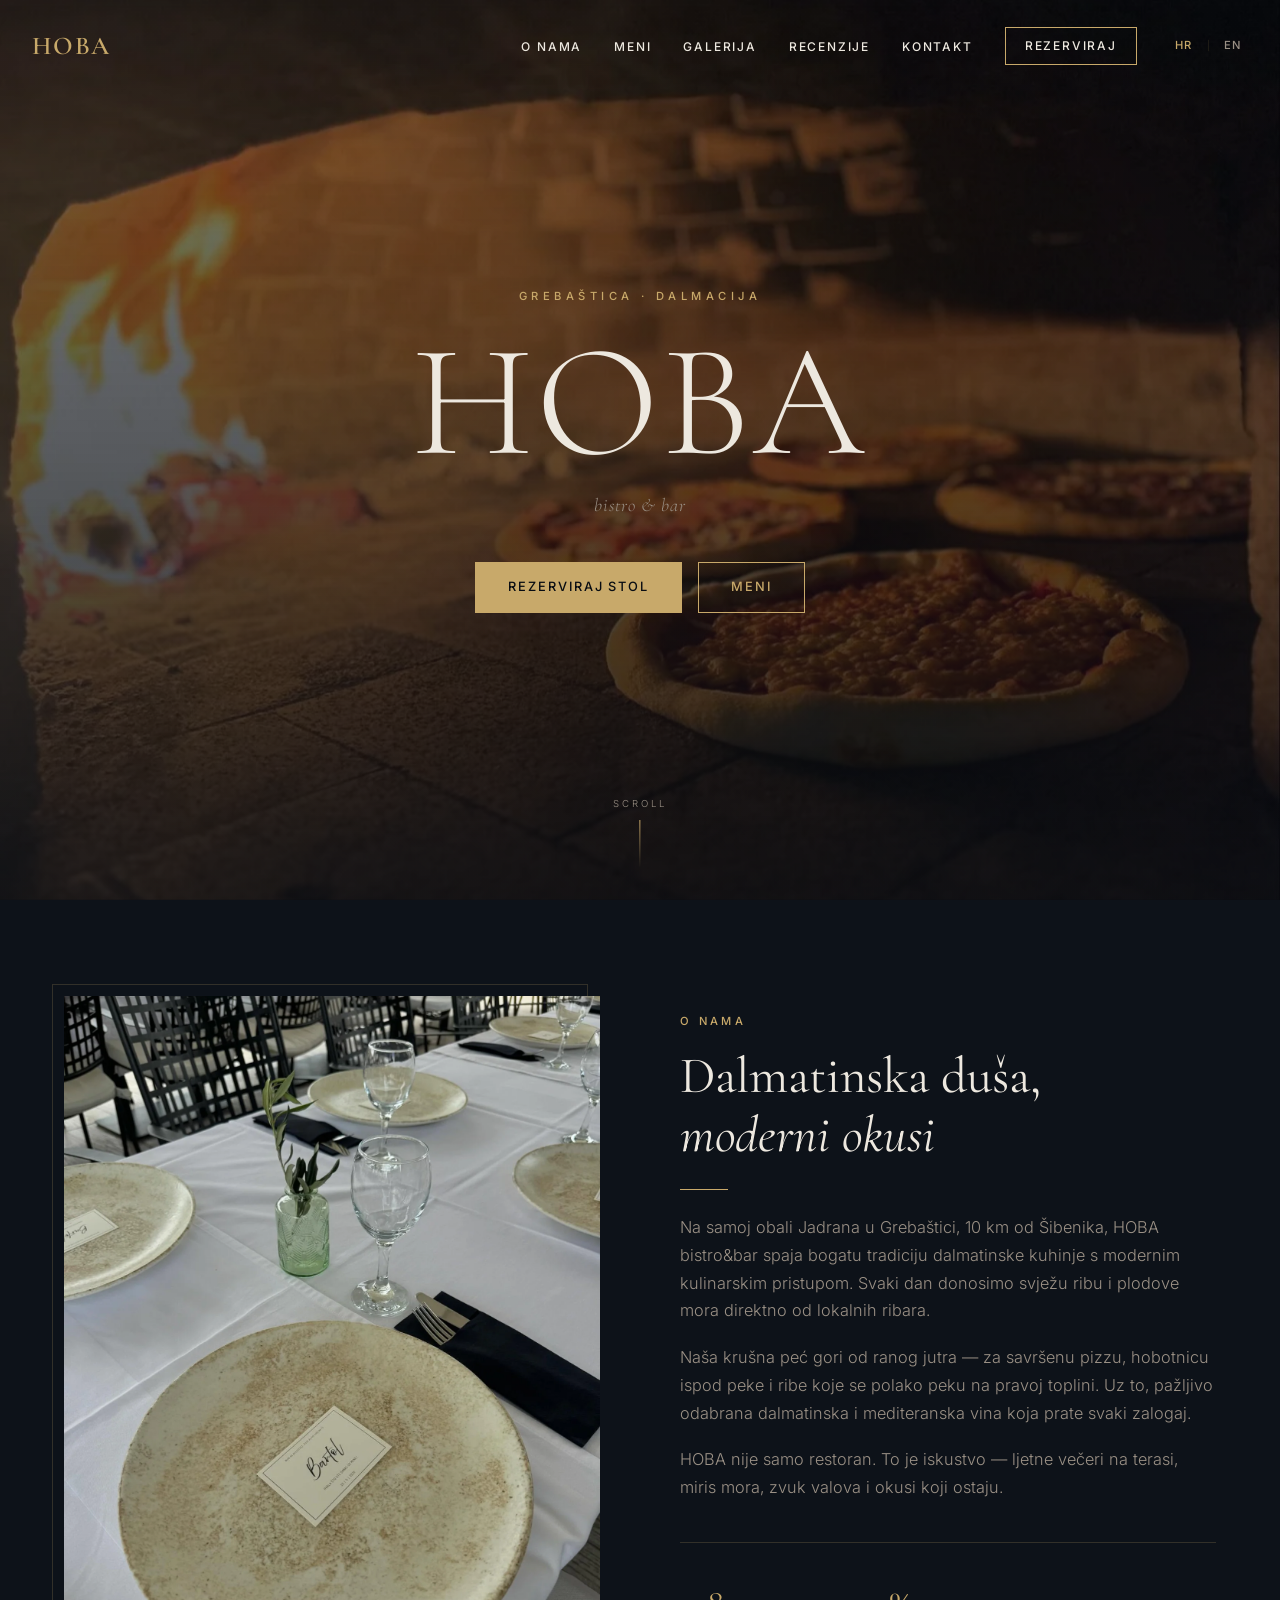
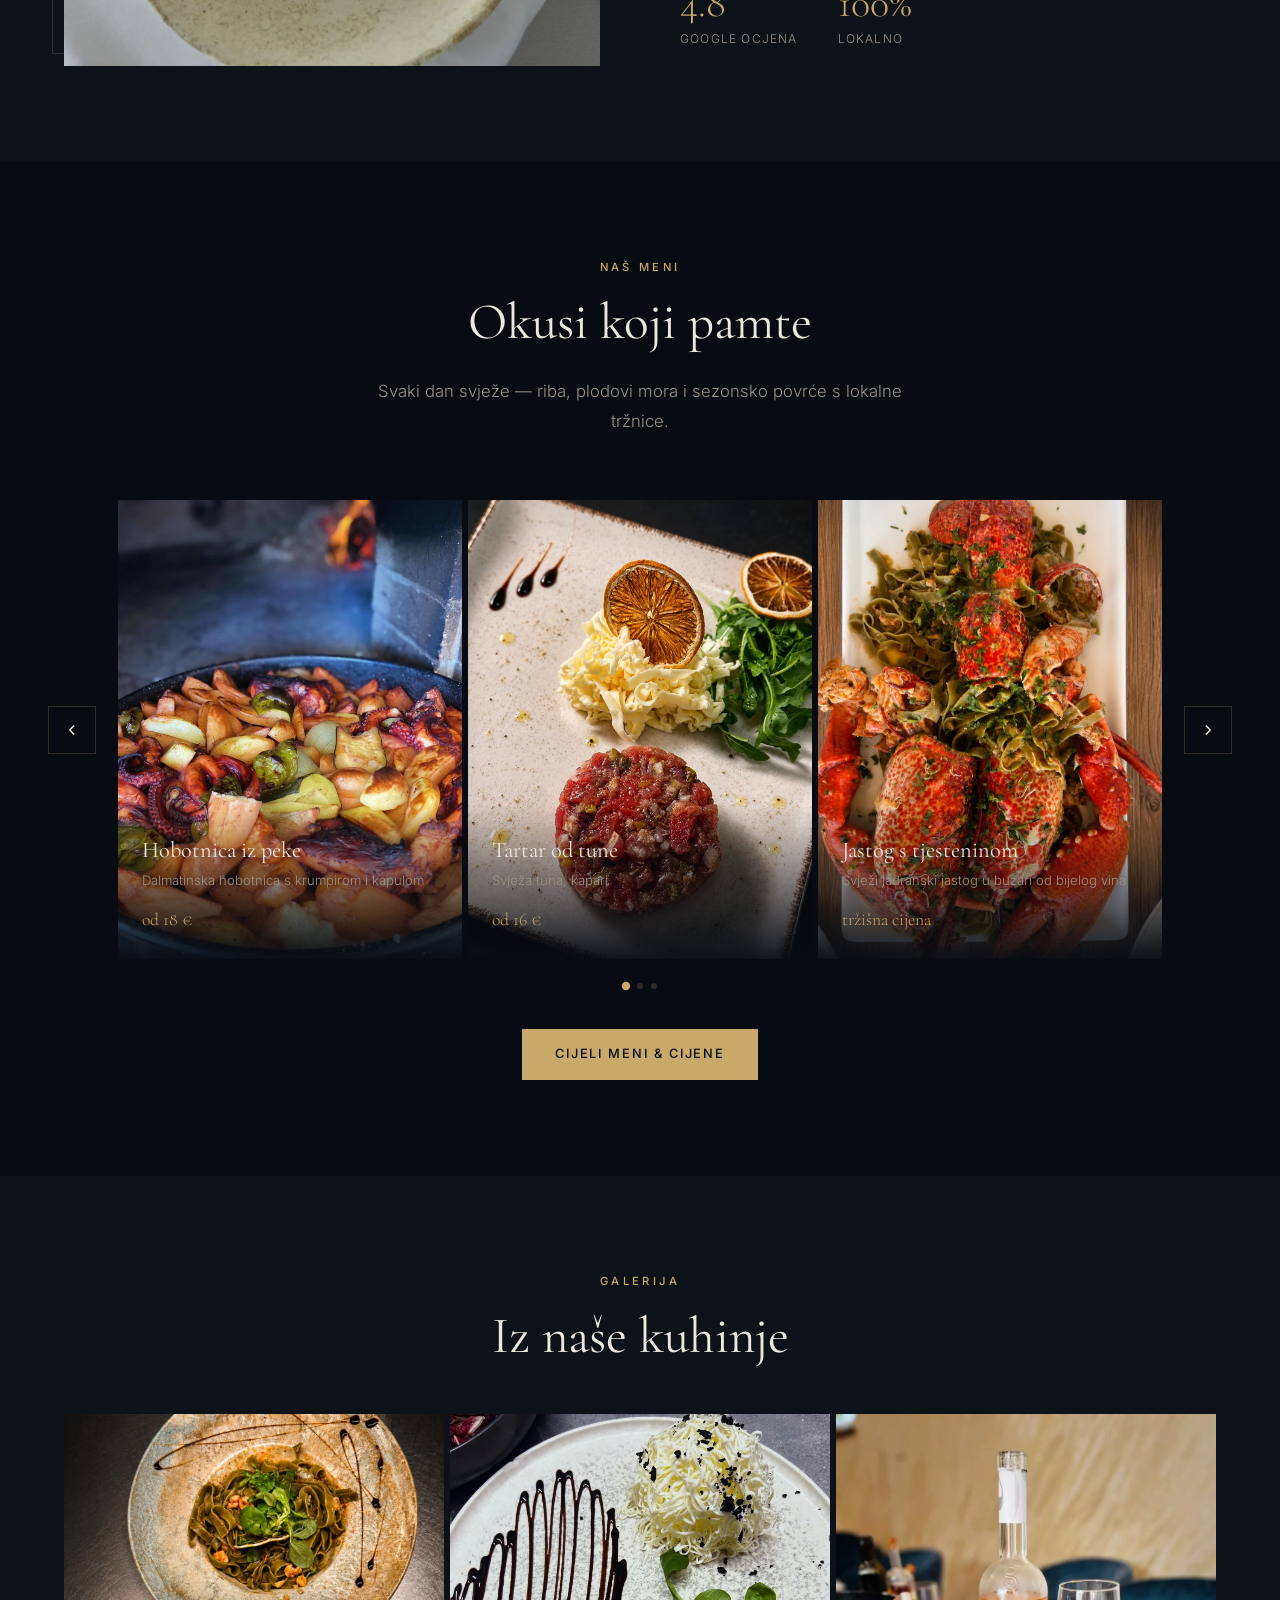
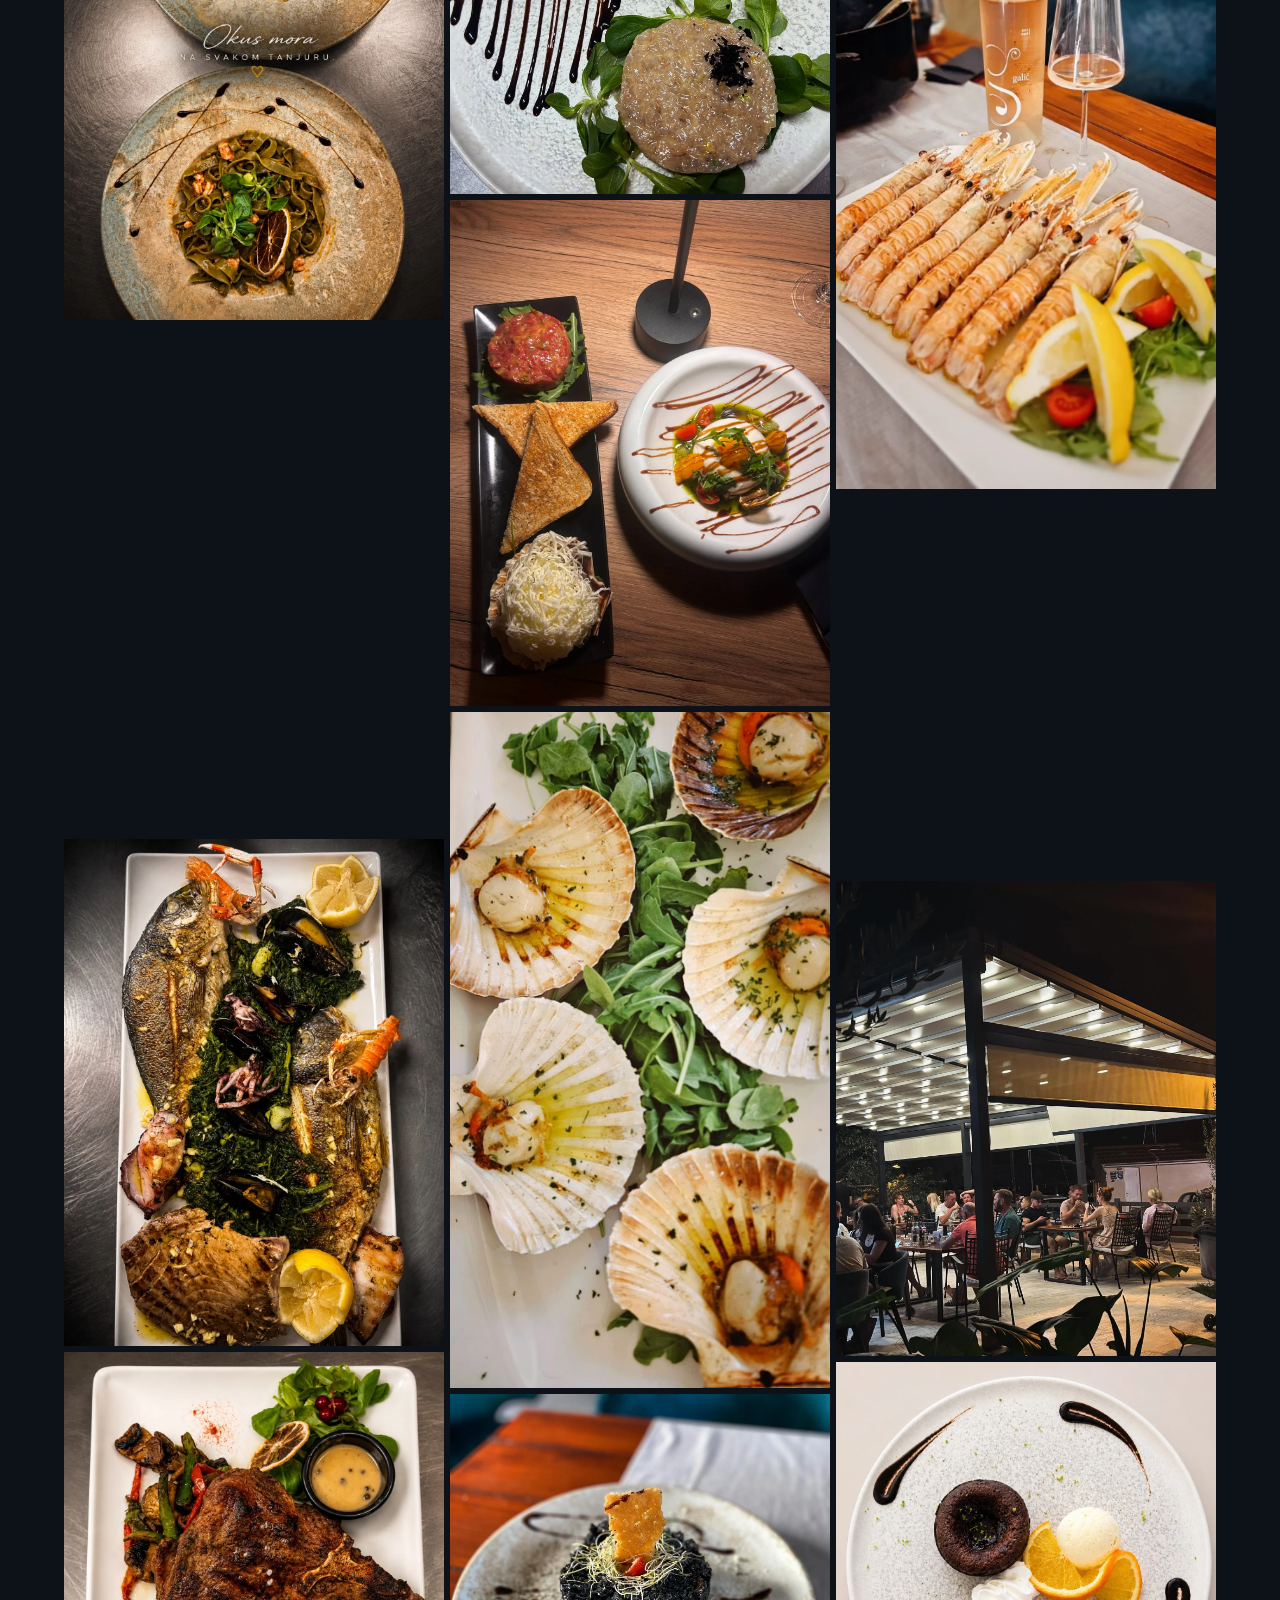
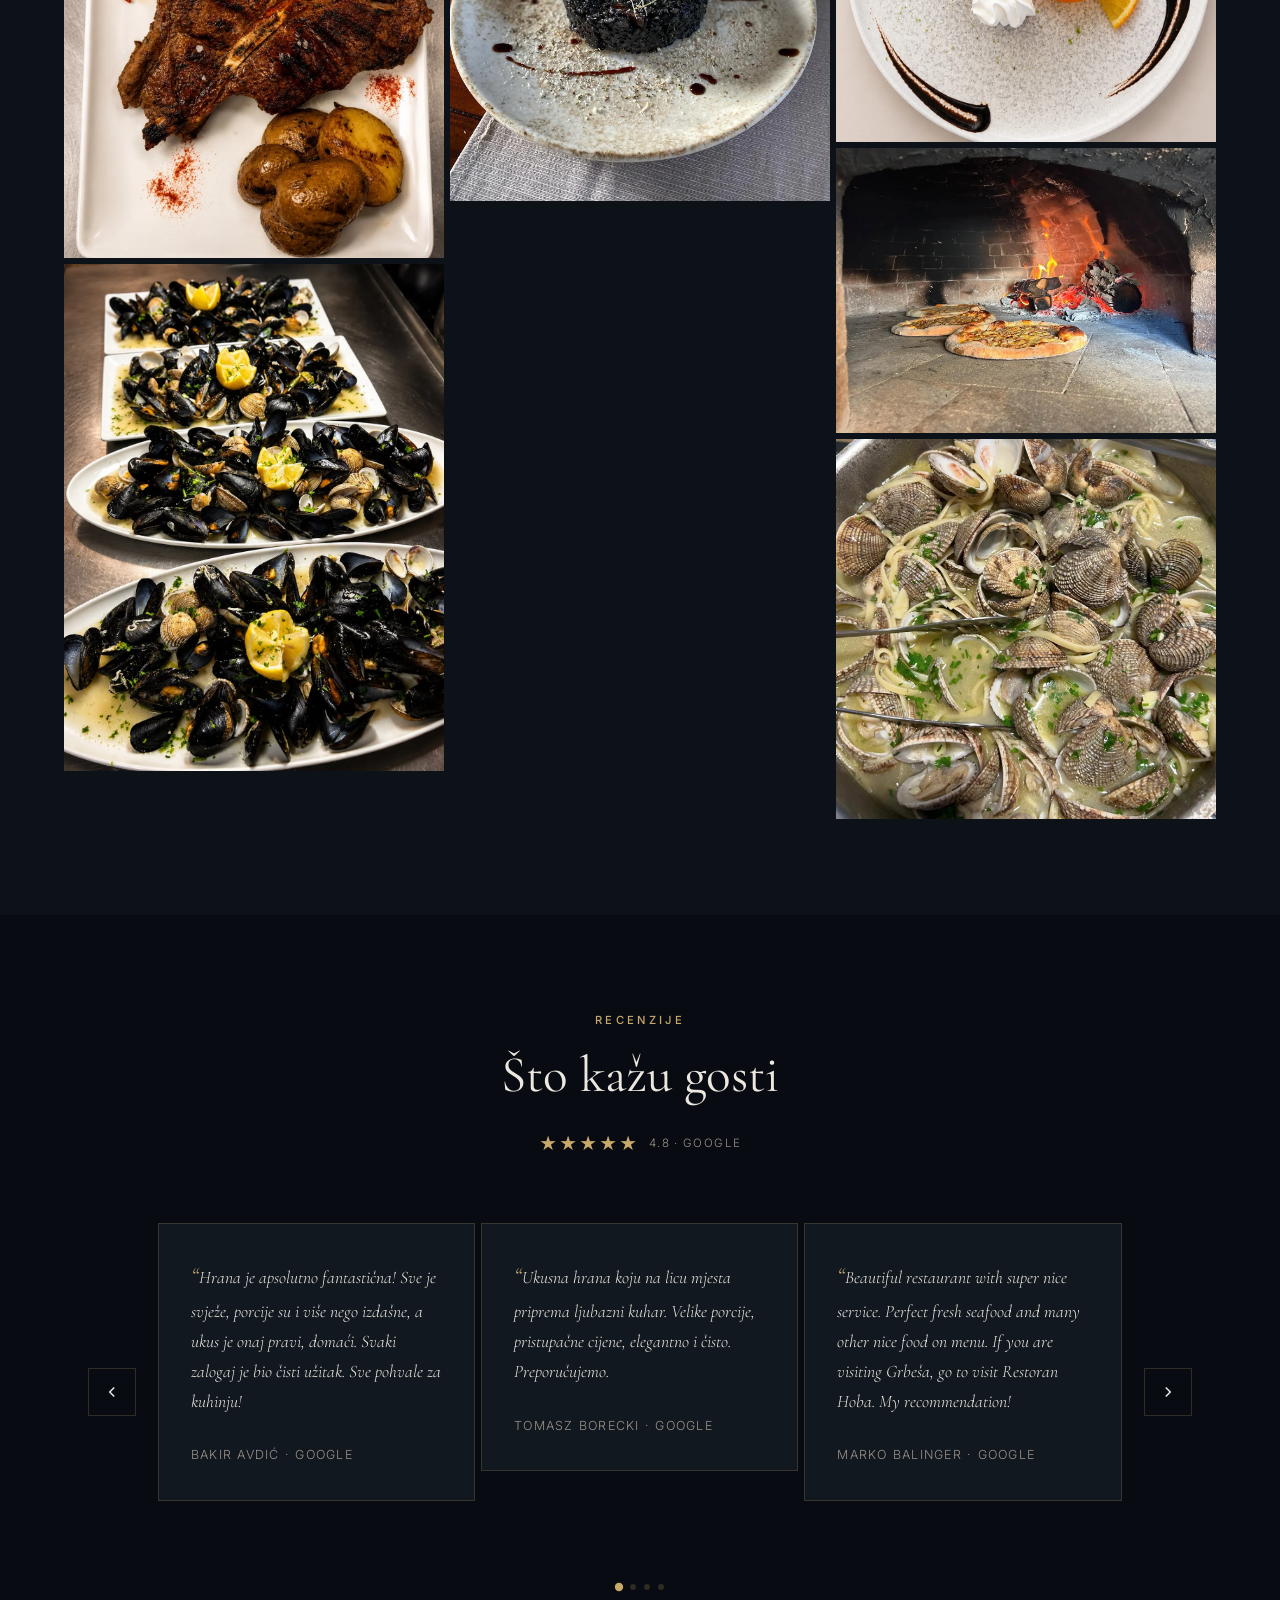
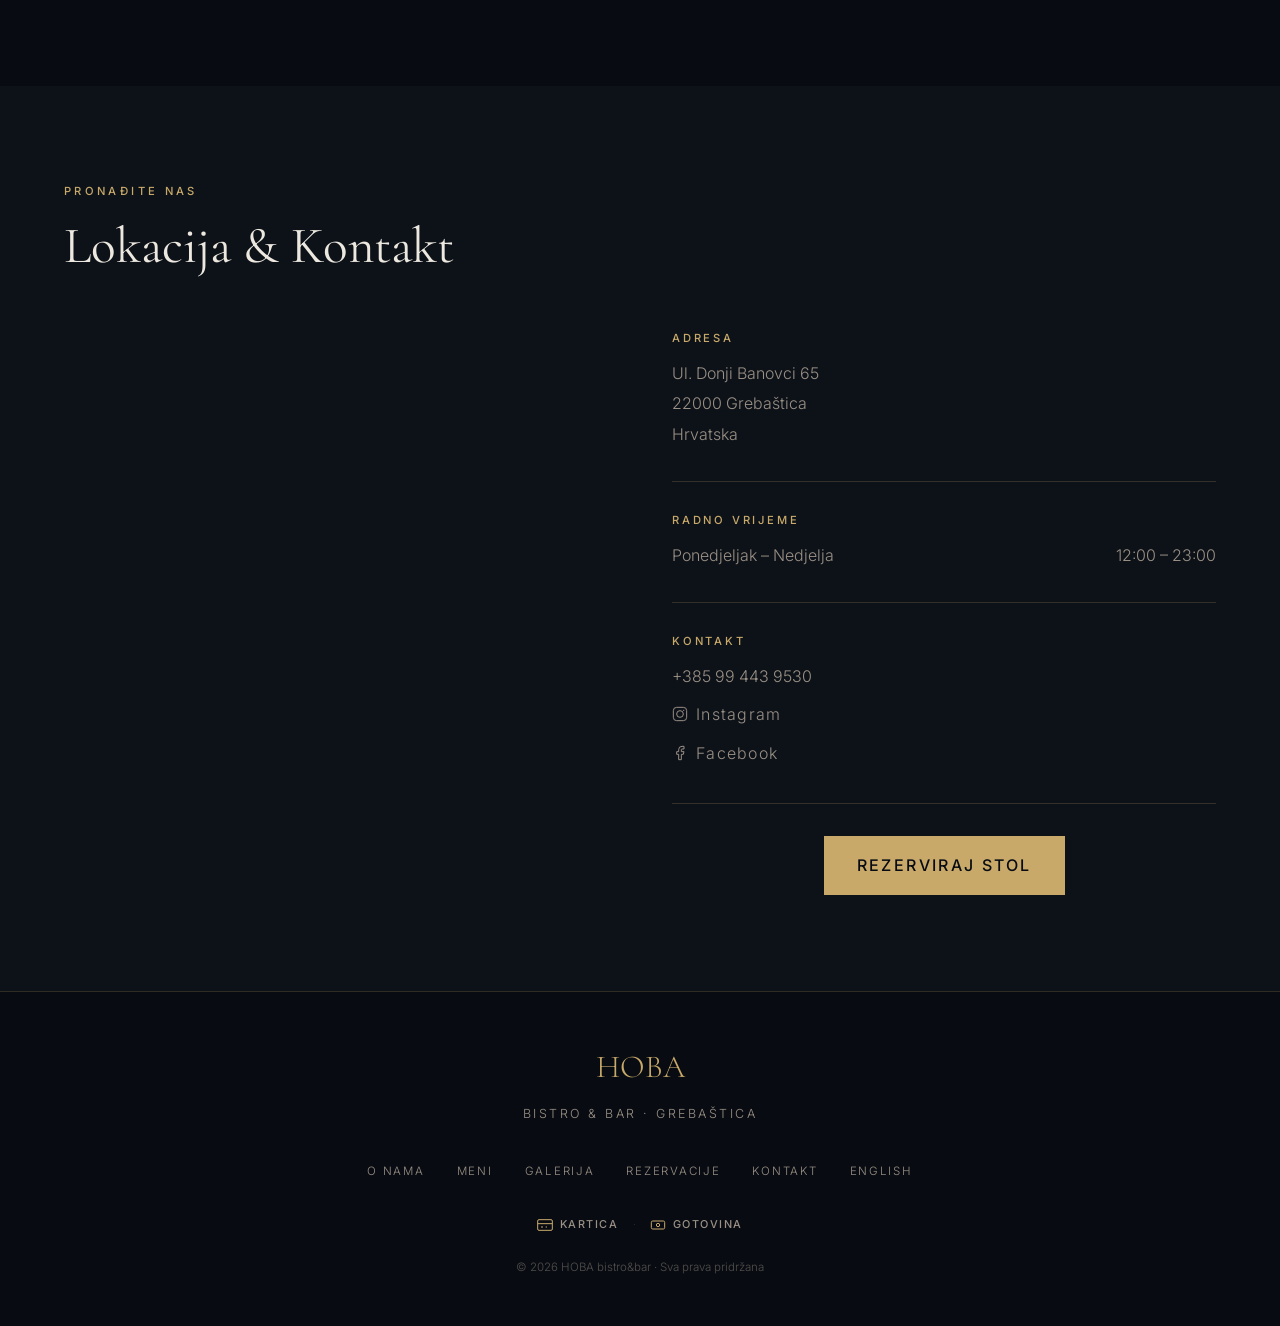
==== commit 1f2af8c0: "Novi favicon — logo hobotnice Co-Authored-By: Claude Sonnet 4.6 <noreply@anthropic.com>" ====
--- a/index.html
+++ b/index.html
@@ -41,7 +41,7 @@
   <link rel="preconnect" href="https://fonts.gstatic.com" crossorigin>
   <link rel="stylesheet" href="https://fonts.googleapis.com/css2?family=Cormorant+Garamond:ital,wght@0,300;0,400;0,600;0,700;1,300;1,400&family=Inter:wght@300;400;500&display=swap">
   <link rel="preload" as="image" href="images/pizza-krusna-pec-2.webp" fetchpriority="high">
-  <link rel="icon" type="image/svg+xml" href="favicon.svg">
+  <link rel="icon" type="image/png" href="favicon.png">
   <link rel="stylesheet" href="css/style.css">
 
   <!-- Schema.org JSON-LD -->
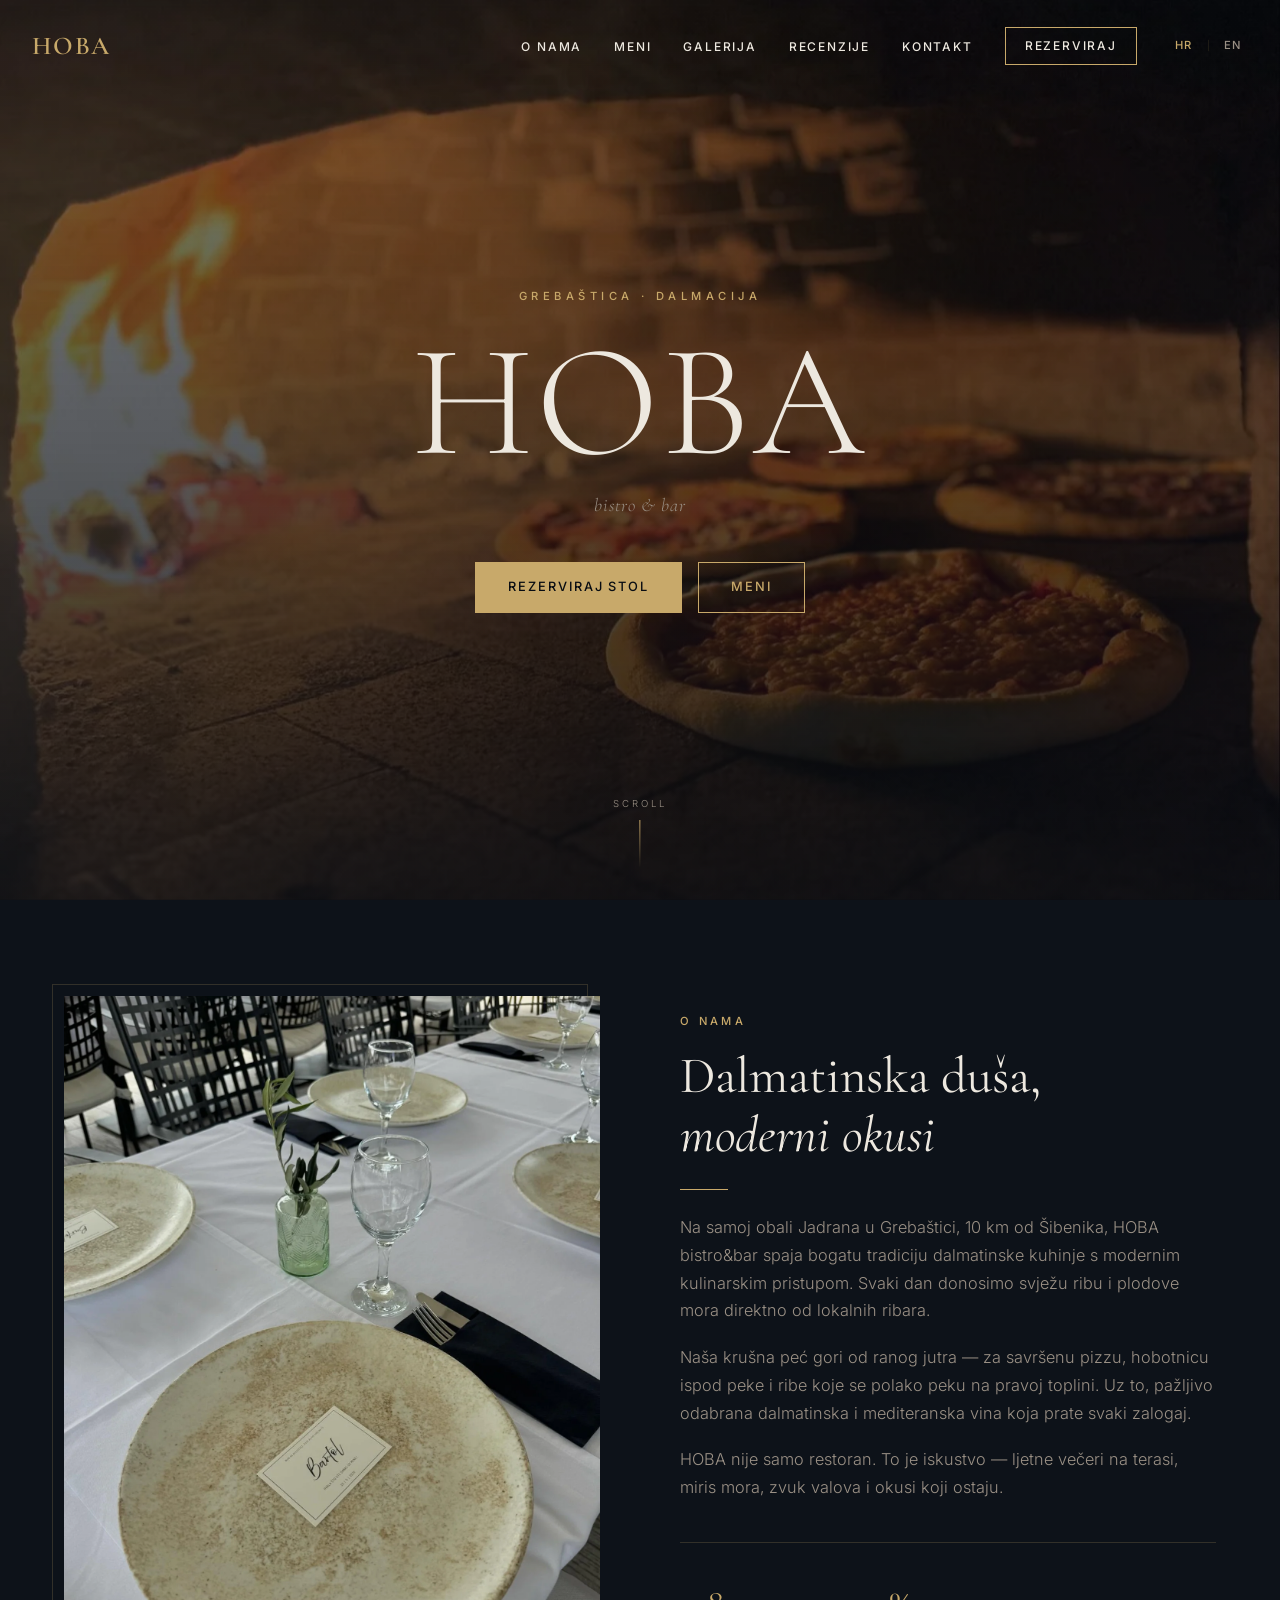
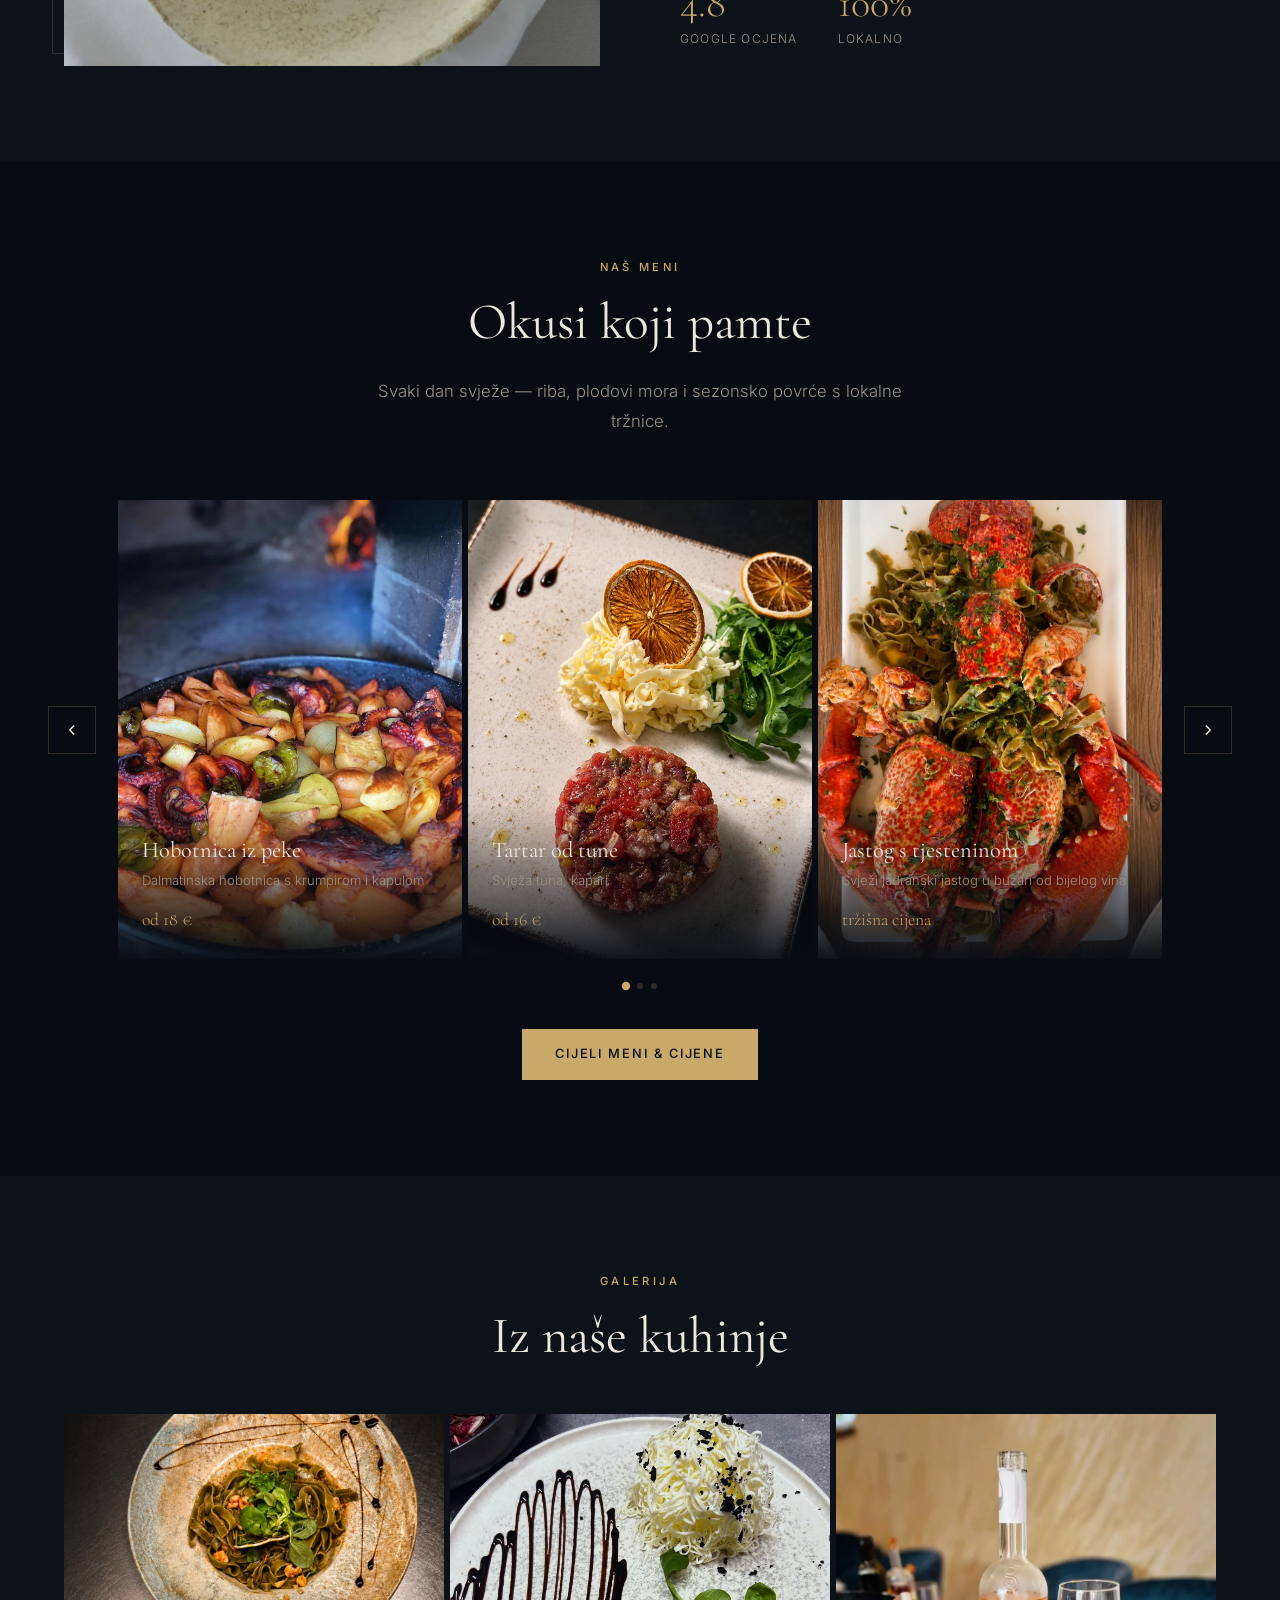
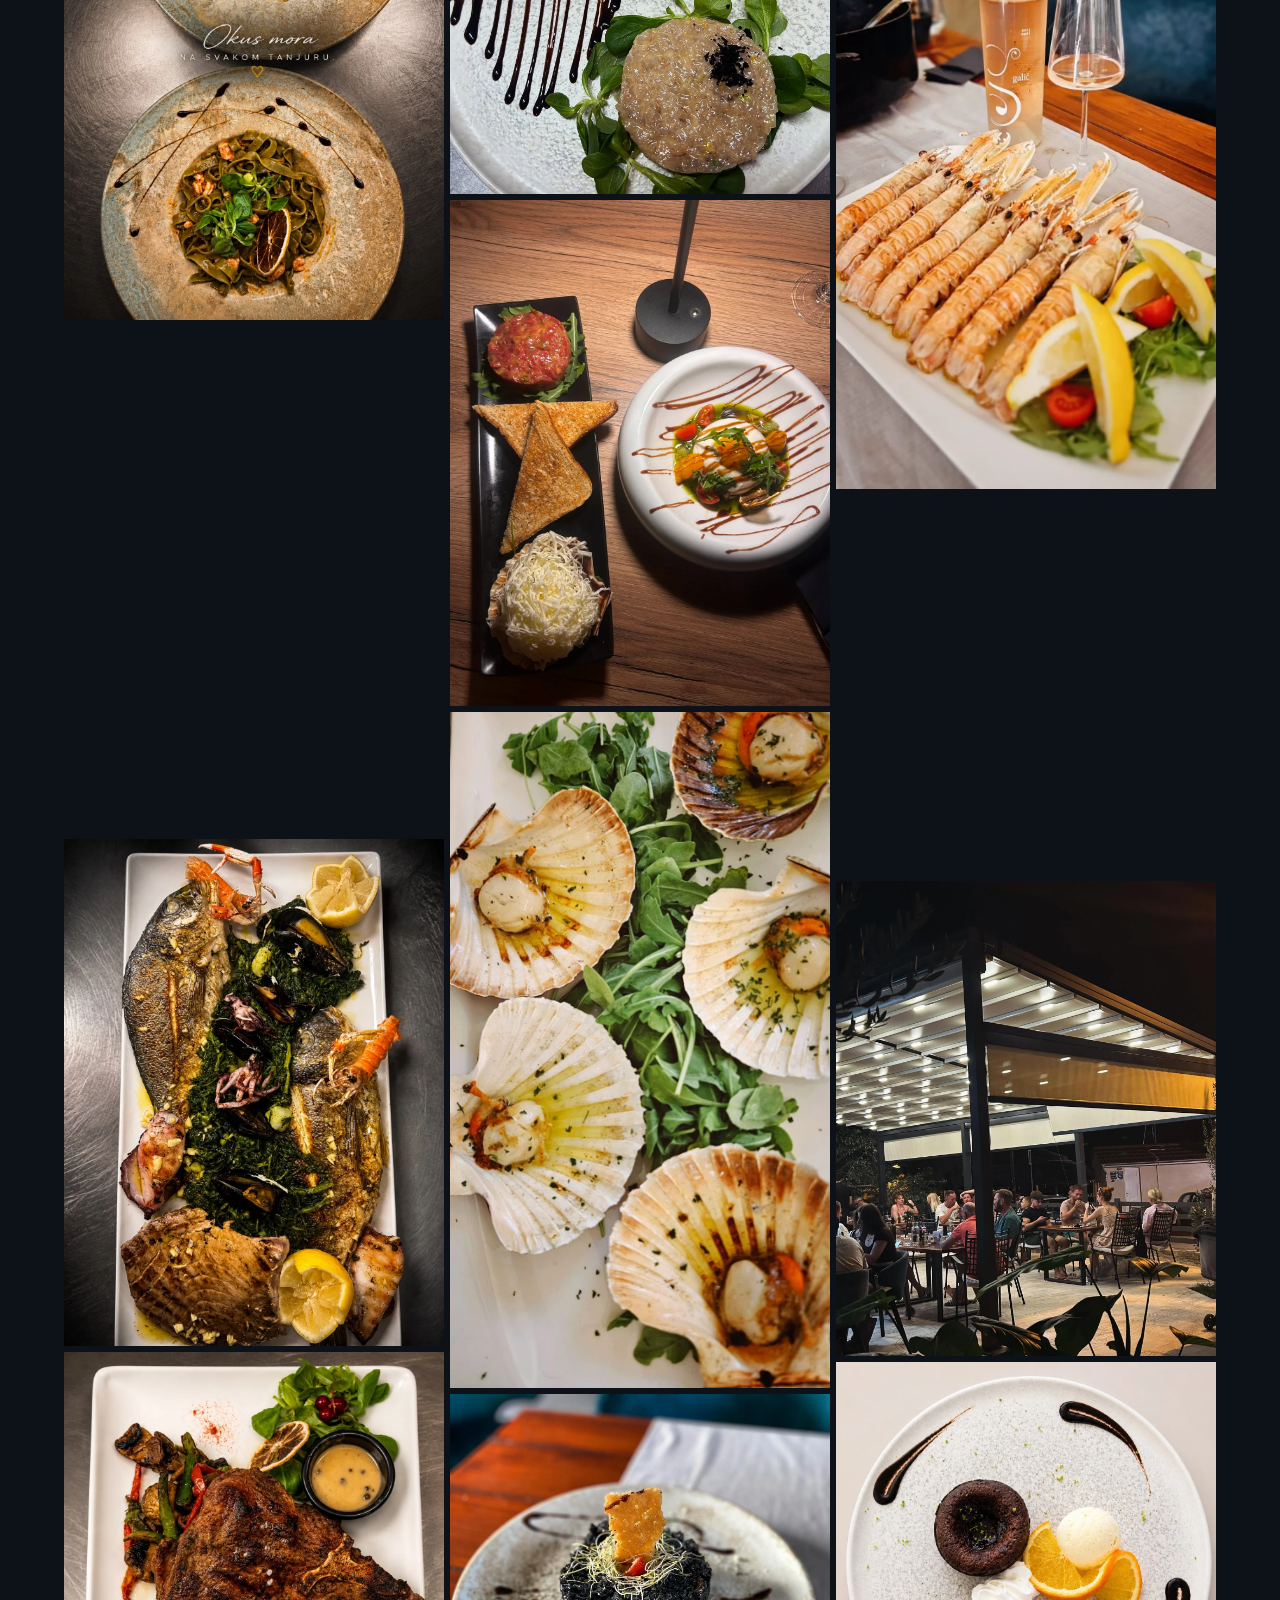
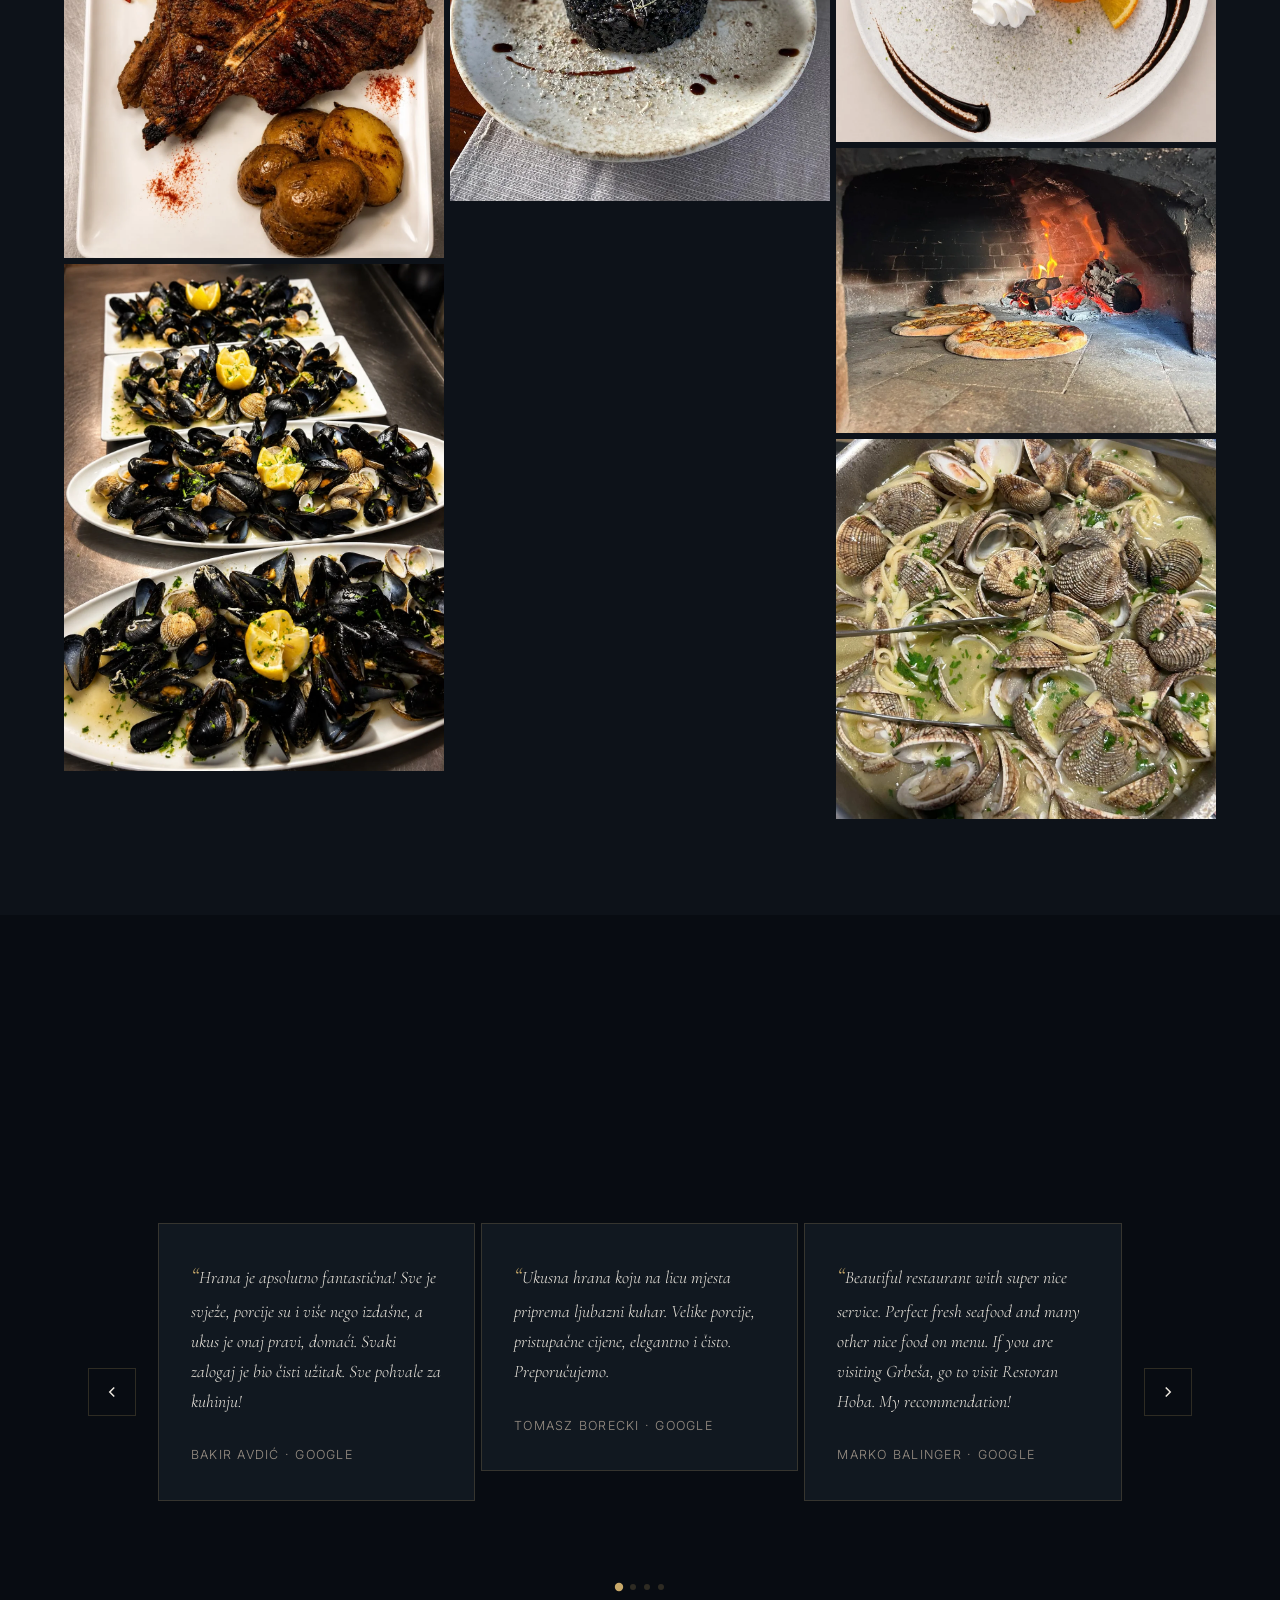
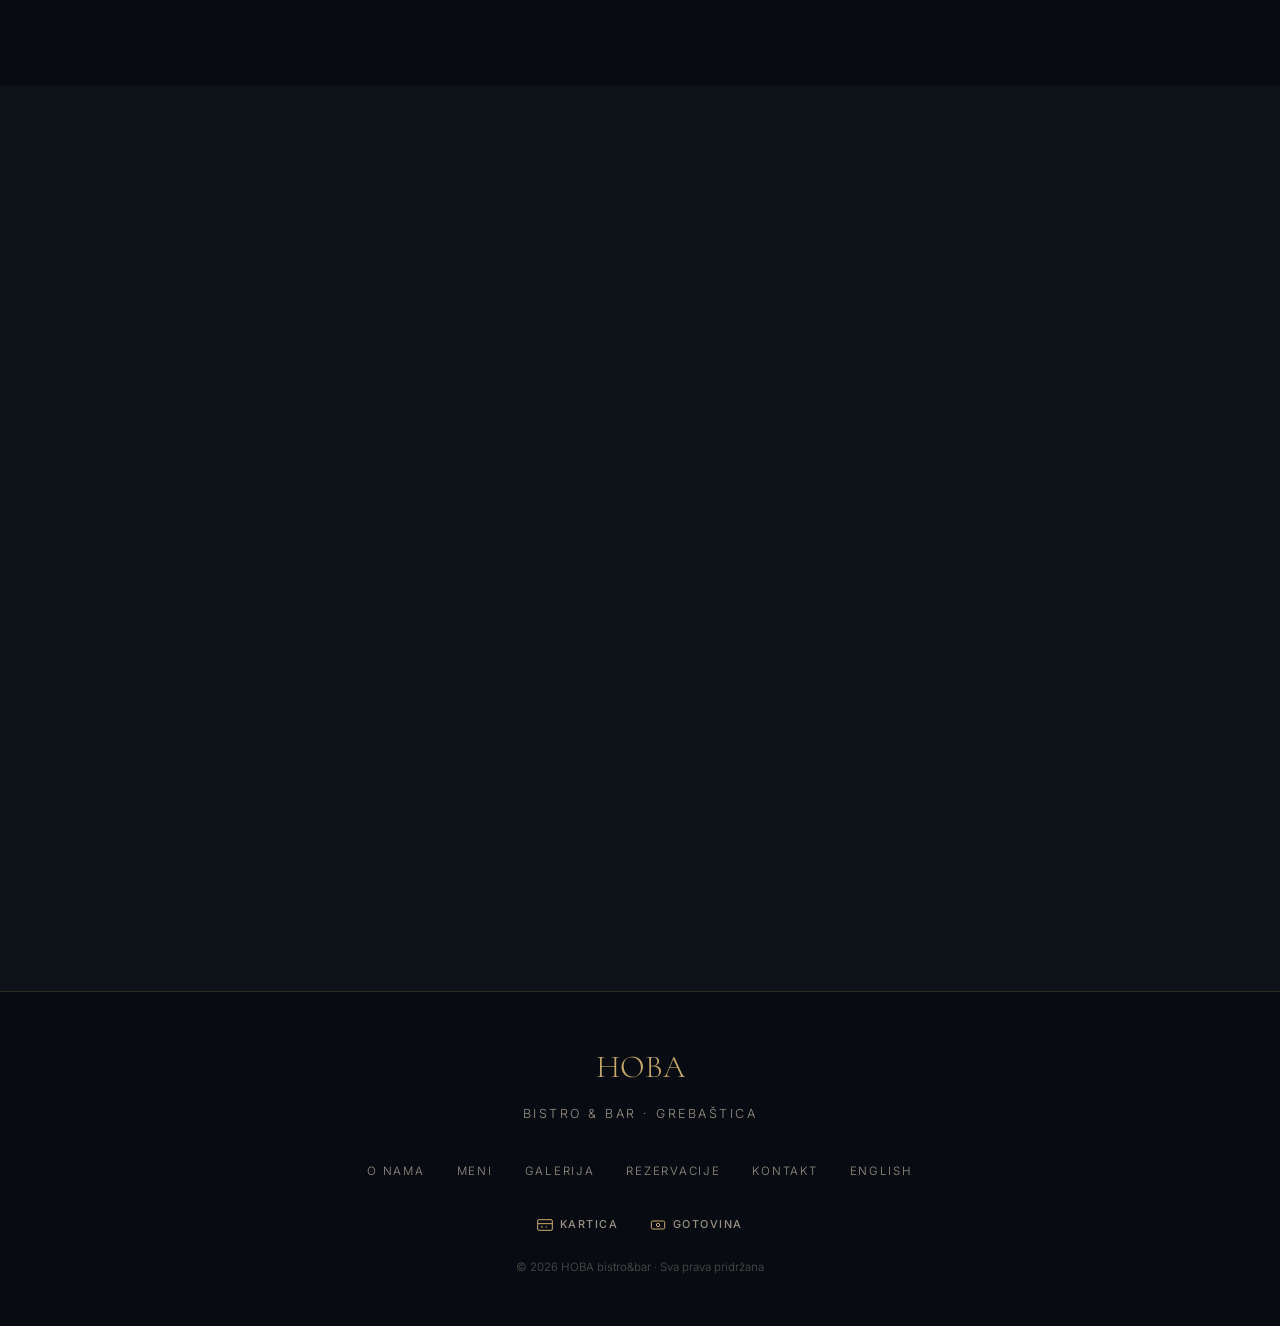
==== commit 95fc1ea5: "Dodaj Google Tag Manager (GTM-P9556CFC) na sve stranice Co-Authored-By: Claude Sonnet 4.6 <noreply@a" ====
--- a/index.html
+++ b/index.html
@@ -1,6 +1,14 @@
 ﻿<!DOCTYPE html>
 <html lang="hr">
 <head>
+  <!-- Google Tag Manager -->
+  <script>(function(w,d,s,l,i){w[l]=w[l]||[];w[l].push({'gtm.start':
+  new Date().getTime(),event:'gtm.js'});var f=d.getElementsByTagName(s)[0],
+  j=d.createElement(s),dl=l!='dataLayer'?'&l='+l:'';j.async=true;j.src=
+  'https://www.googletagmanager.com/gtm.js?id='+i+dl;f.parentNode.insertBefore(j,f);
+  })(window,document,'script','dataLayer','GTM-P9556CFC');</script>
+  <!-- End Google Tag Manager -->
+
   <!-- Google Analytics -->
   <script async src="https://www.googletagmanager.com/gtag/js?id=G-6RS7W2BCBZ"></script>
   <script>
@@ -99,6 +107,10 @@
   </script>
 </head>
 <body>
+<!-- Google Tag Manager (noscript) -->
+<noscript><iframe src="https://www.googletagmanager.com/ns.html?id=GTM-P9556CFC"
+height="0" width="0" style="display:none;visibility:hidden"></iframe></noscript>
+<!-- End Google Tag Manager (noscript) -->
 
 <!-- ===== NAVIGACIJA ===== -->
 <header class="nav" role="banner">
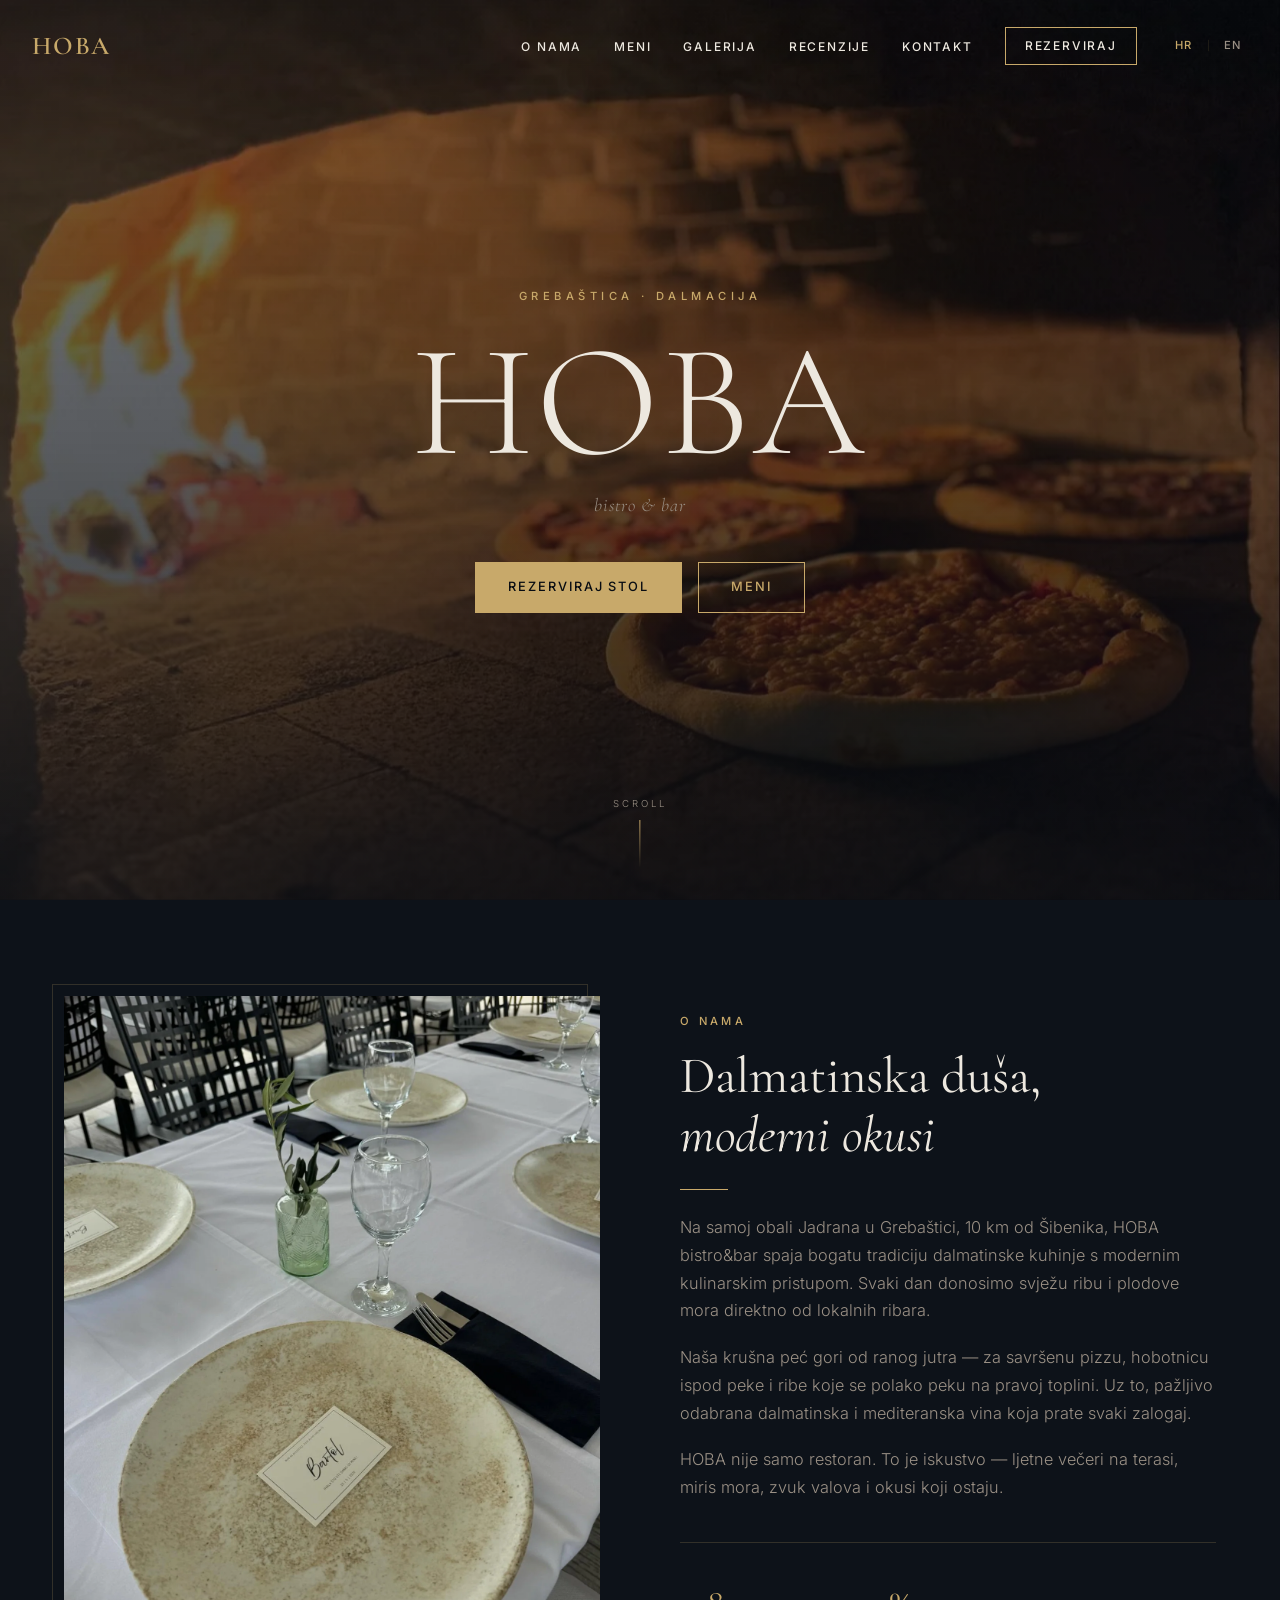
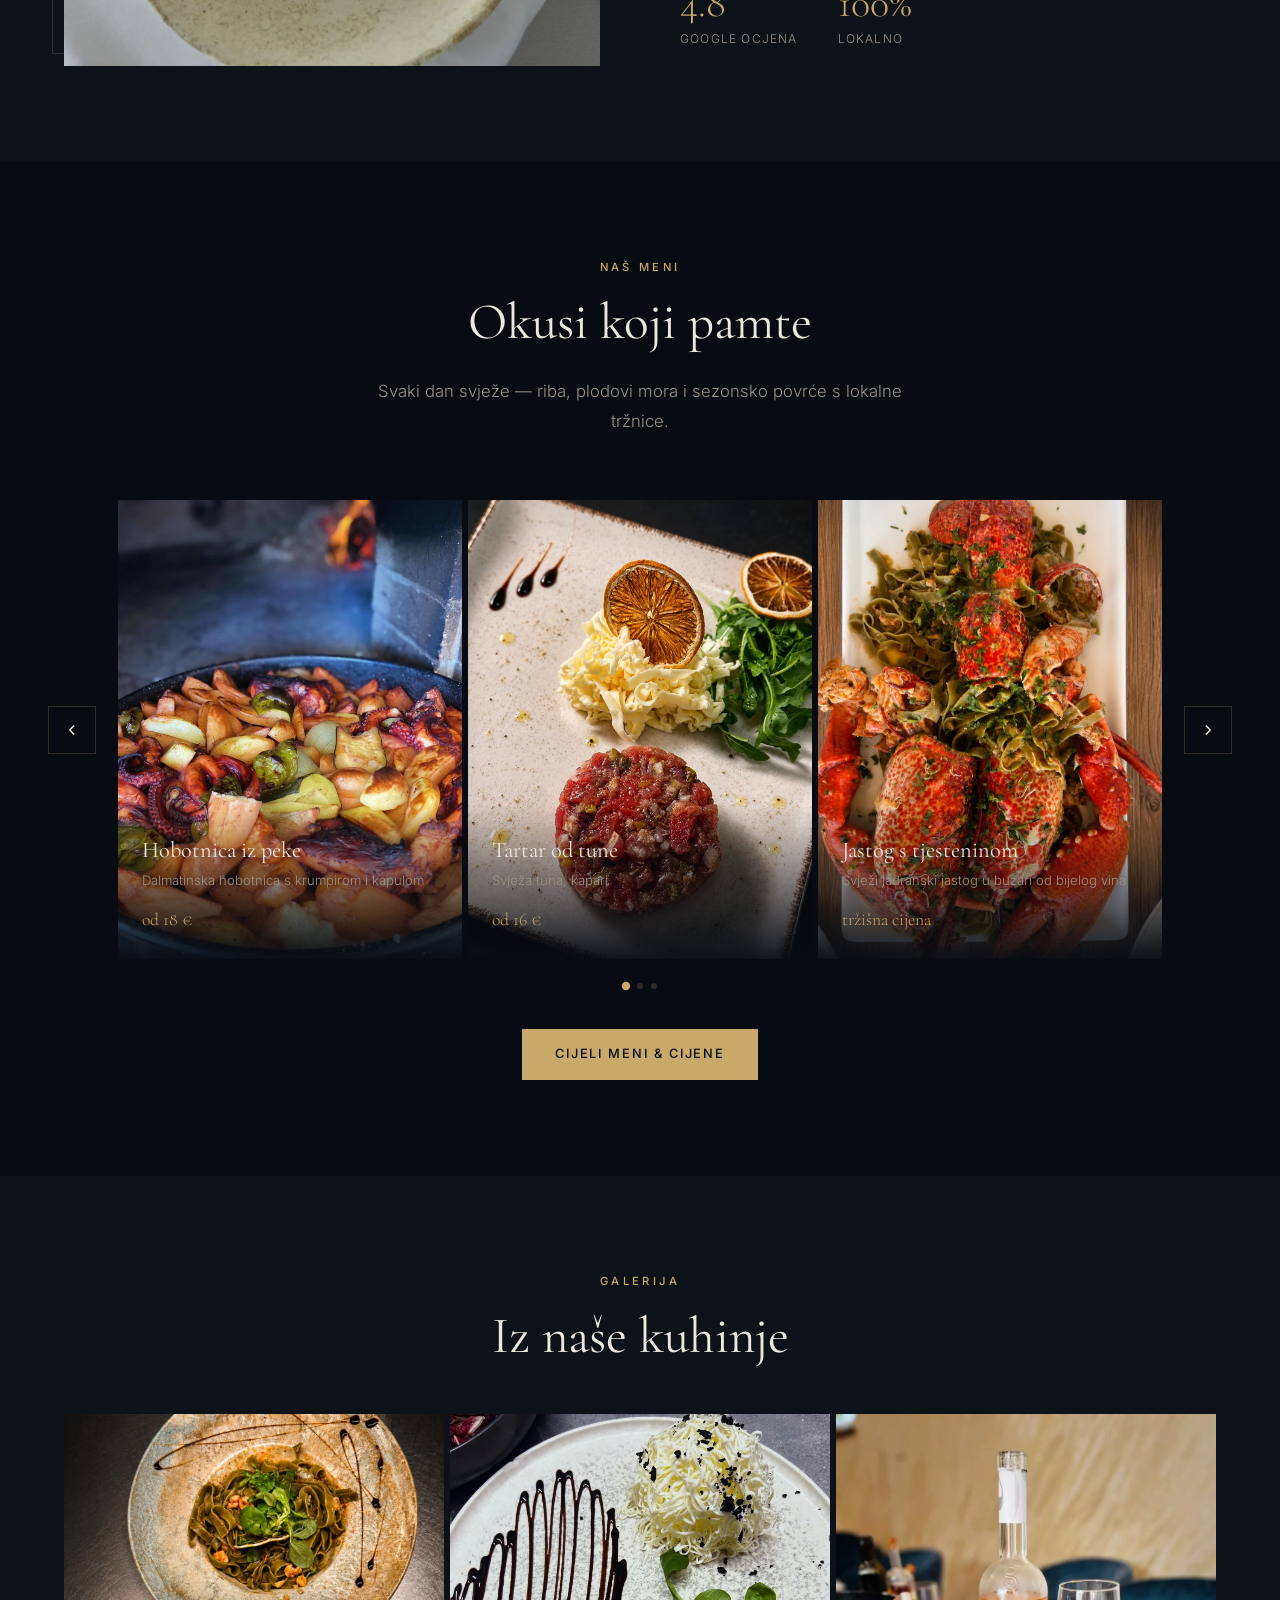
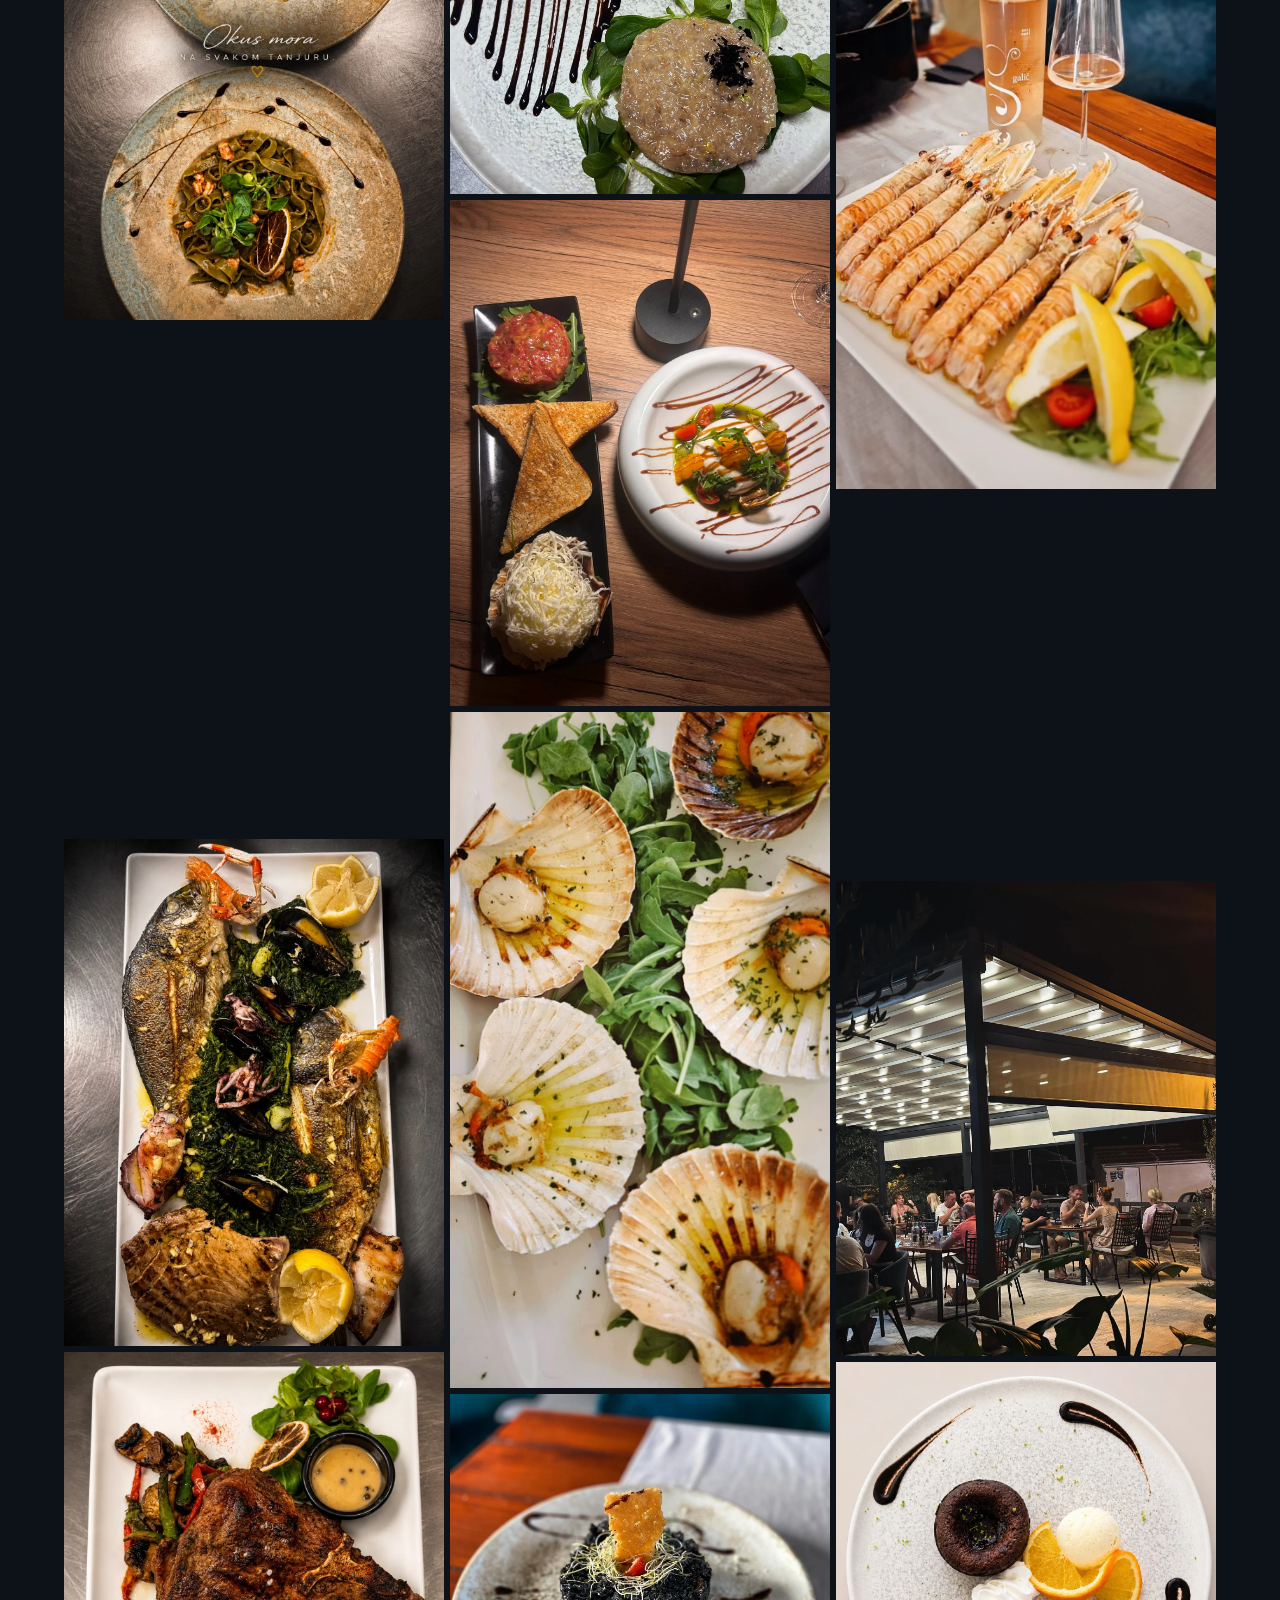
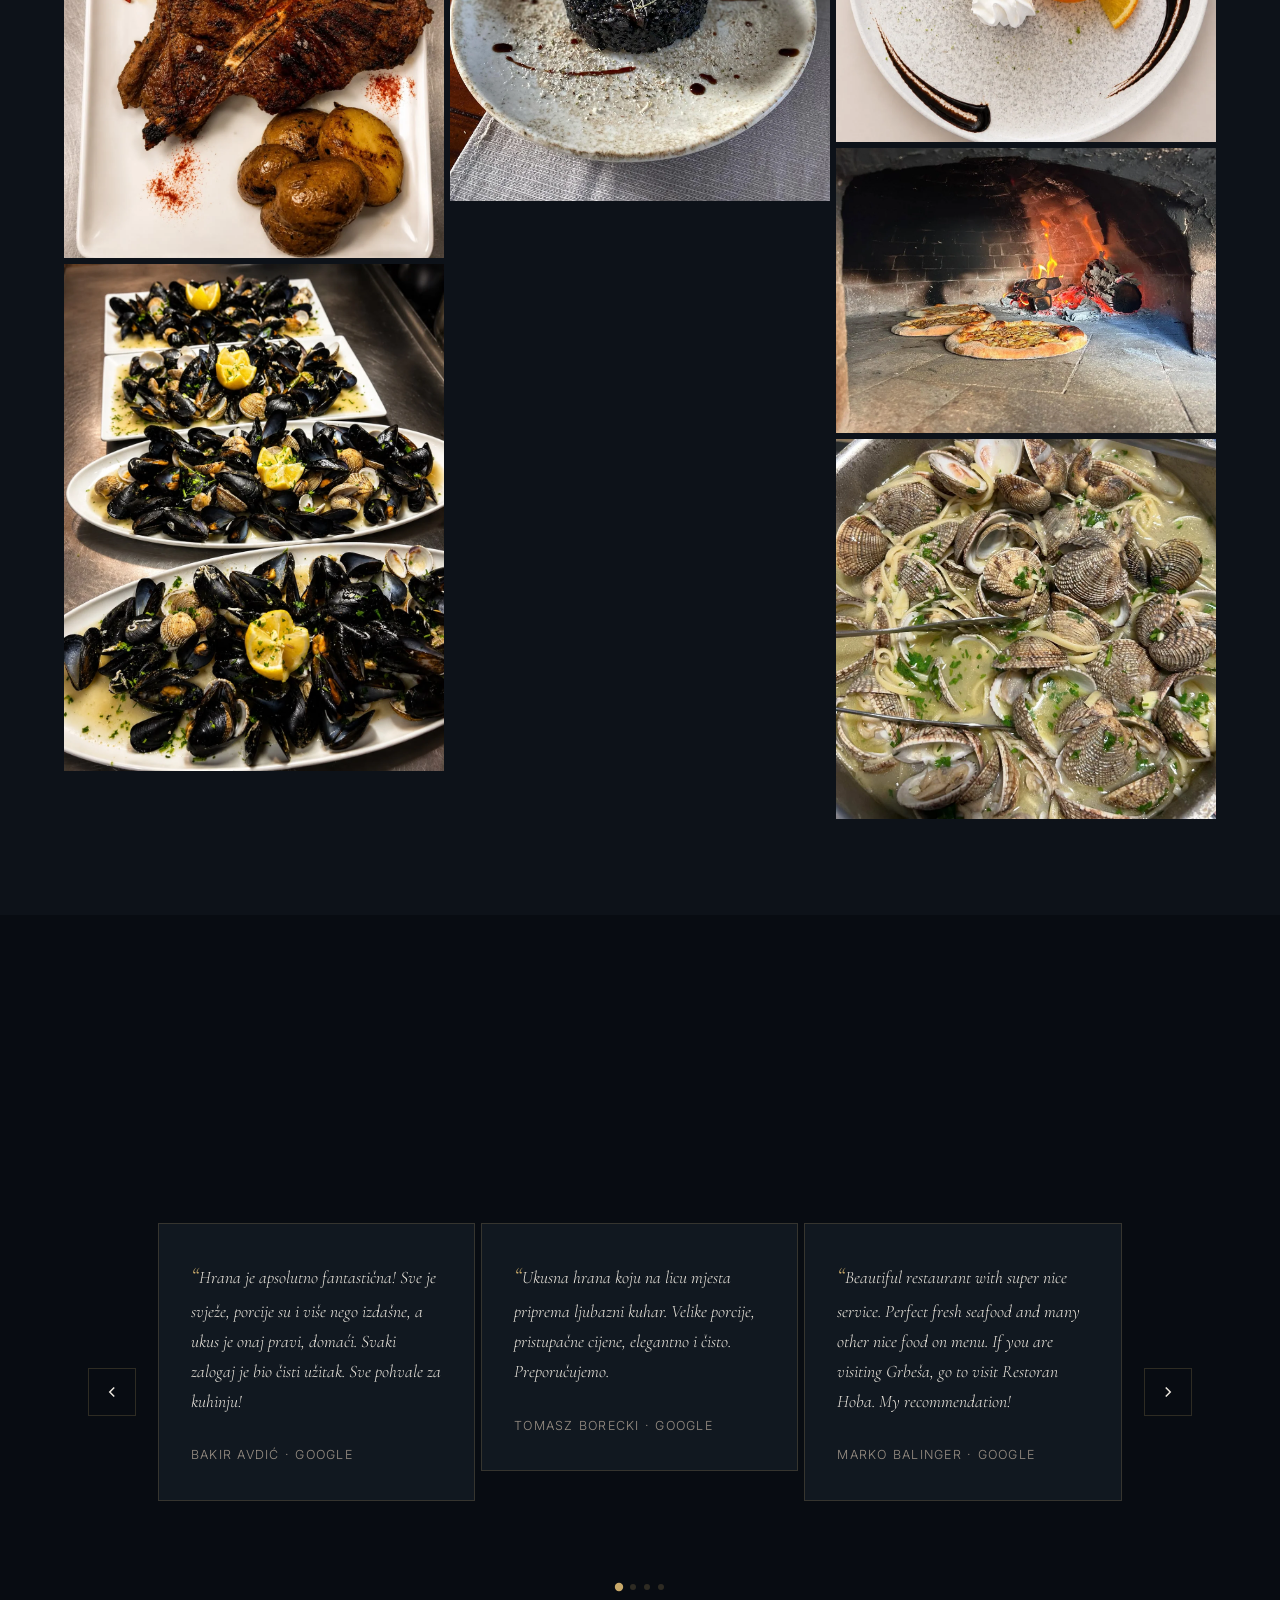
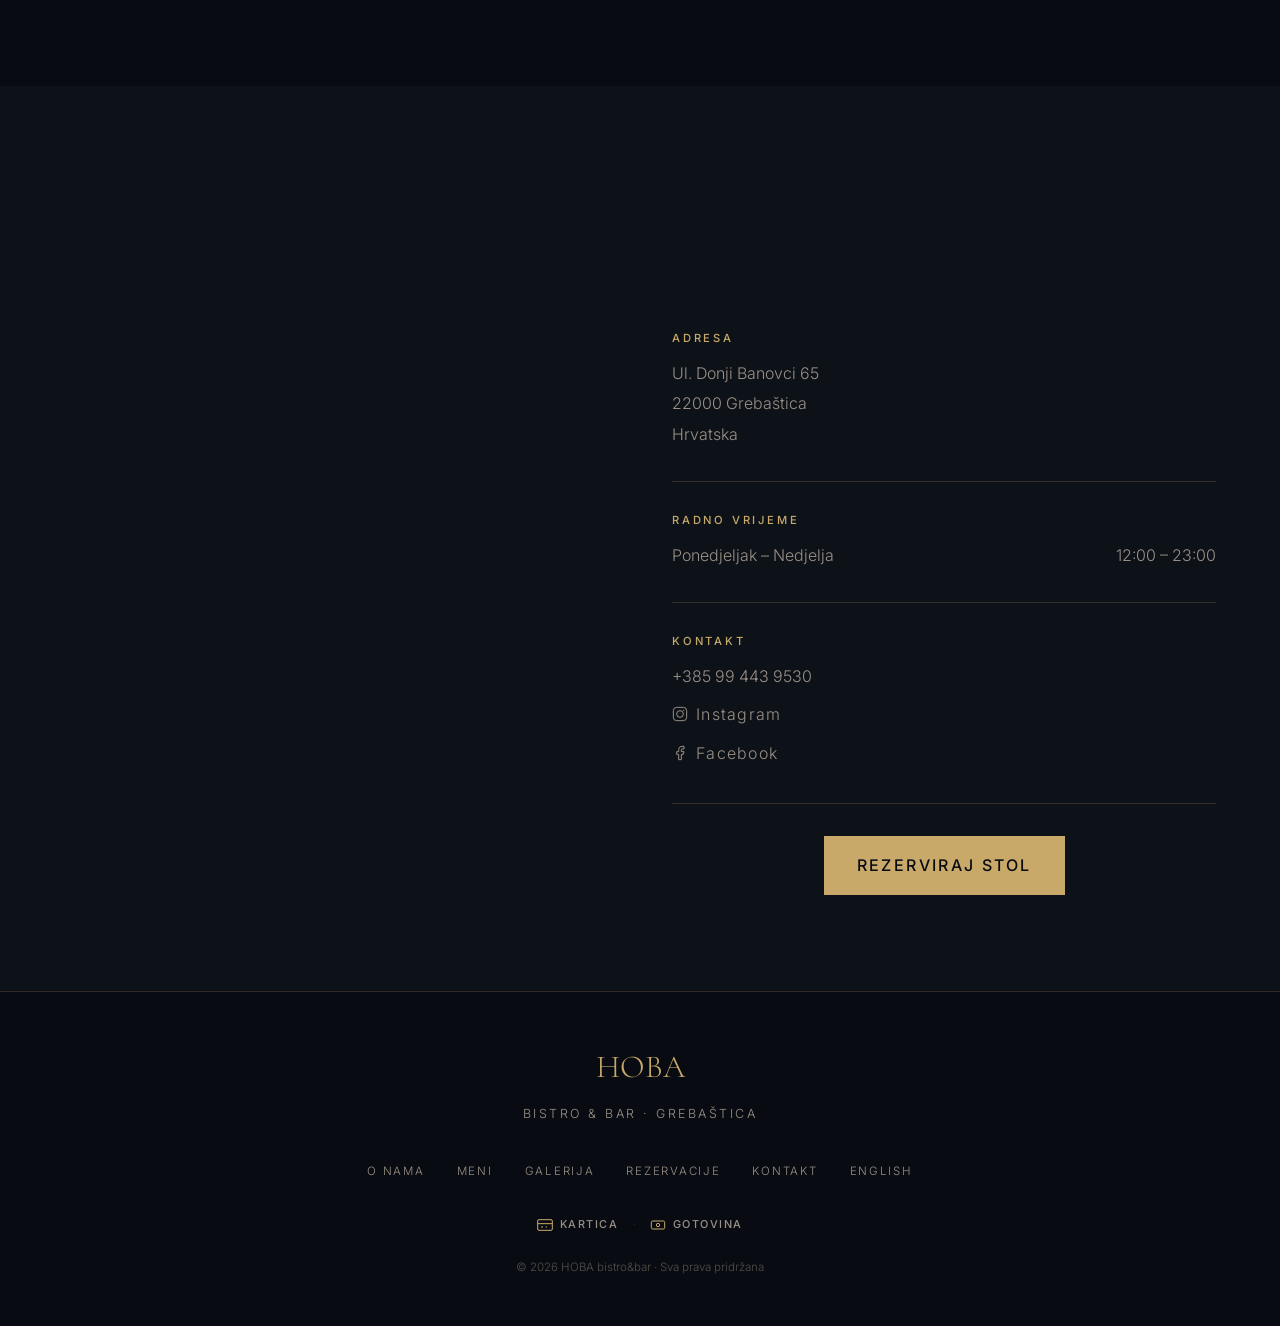
==== commit da5a30fa: "fix gtm" ====
--- a/index.html
+++ b/index.html
@@ -2,12 +2,12 @@
 <html lang="hr">
 <head>
   <!-- Google Tag Manager -->
-  <script>(function(w,d,s,l,i){w[l]=w[l]||[];w[l].push({'gtm.start':
-  new Date().getTime(),event:'gtm.js'});var f=d.getElementsByTagName(s)[0],
-  j=d.createElement(s),dl=l!='dataLayer'?'&l='+l:'';j.async=true;j.src=
-  'https://www.googletagmanager.com/gtm.js?id='+i+dl;f.parentNode.insertBefore(j,f);
-  })(window,document,'script','dataLayer','GTM-P9556CFC');</script>
-  <!-- End Google Tag Manager -->
+<script>(function(w,d,s,l,i){w[l]=w[l]||[];w[l].push({'gtm.start':
+new Date().getTime(),event:'gtm.js'});var f=d.getElementsByTagName(s)[0],
+j=d.createElement(s),dl=l!='dataLayer'?'&l='+l:'';j.async=true;j.src=
+'https://www.googletagmanager.com/gtm.js?id='+i+dl;f.parentNode.insertBefore(j,f);
+})(window,document,'script','dataLayer','GTM-P9556CFC');</script>
+<!-- End Google Tag Manager -->
 
   <!-- Google Analytics -->
   <script async src="https://www.googletagmanager.com/gtag/js?id=G-6RS7W2BCBZ"></script>
@@ -111,7 +111,7 @@
 <noscript><iframe src="https://www.googletagmanager.com/ns.html?id=GTM-P9556CFC"
 height="0" width="0" style="display:none;visibility:hidden"></iframe></noscript>
 <!-- End Google Tag Manager (noscript) -->
-
+ 
 <!-- ===== NAVIGACIJA ===== -->
 <header class="nav" role="banner">
   <a class="nav-logo" href="index.html" aria-label="HOBA bistro&bar - početna">HOBA</a>
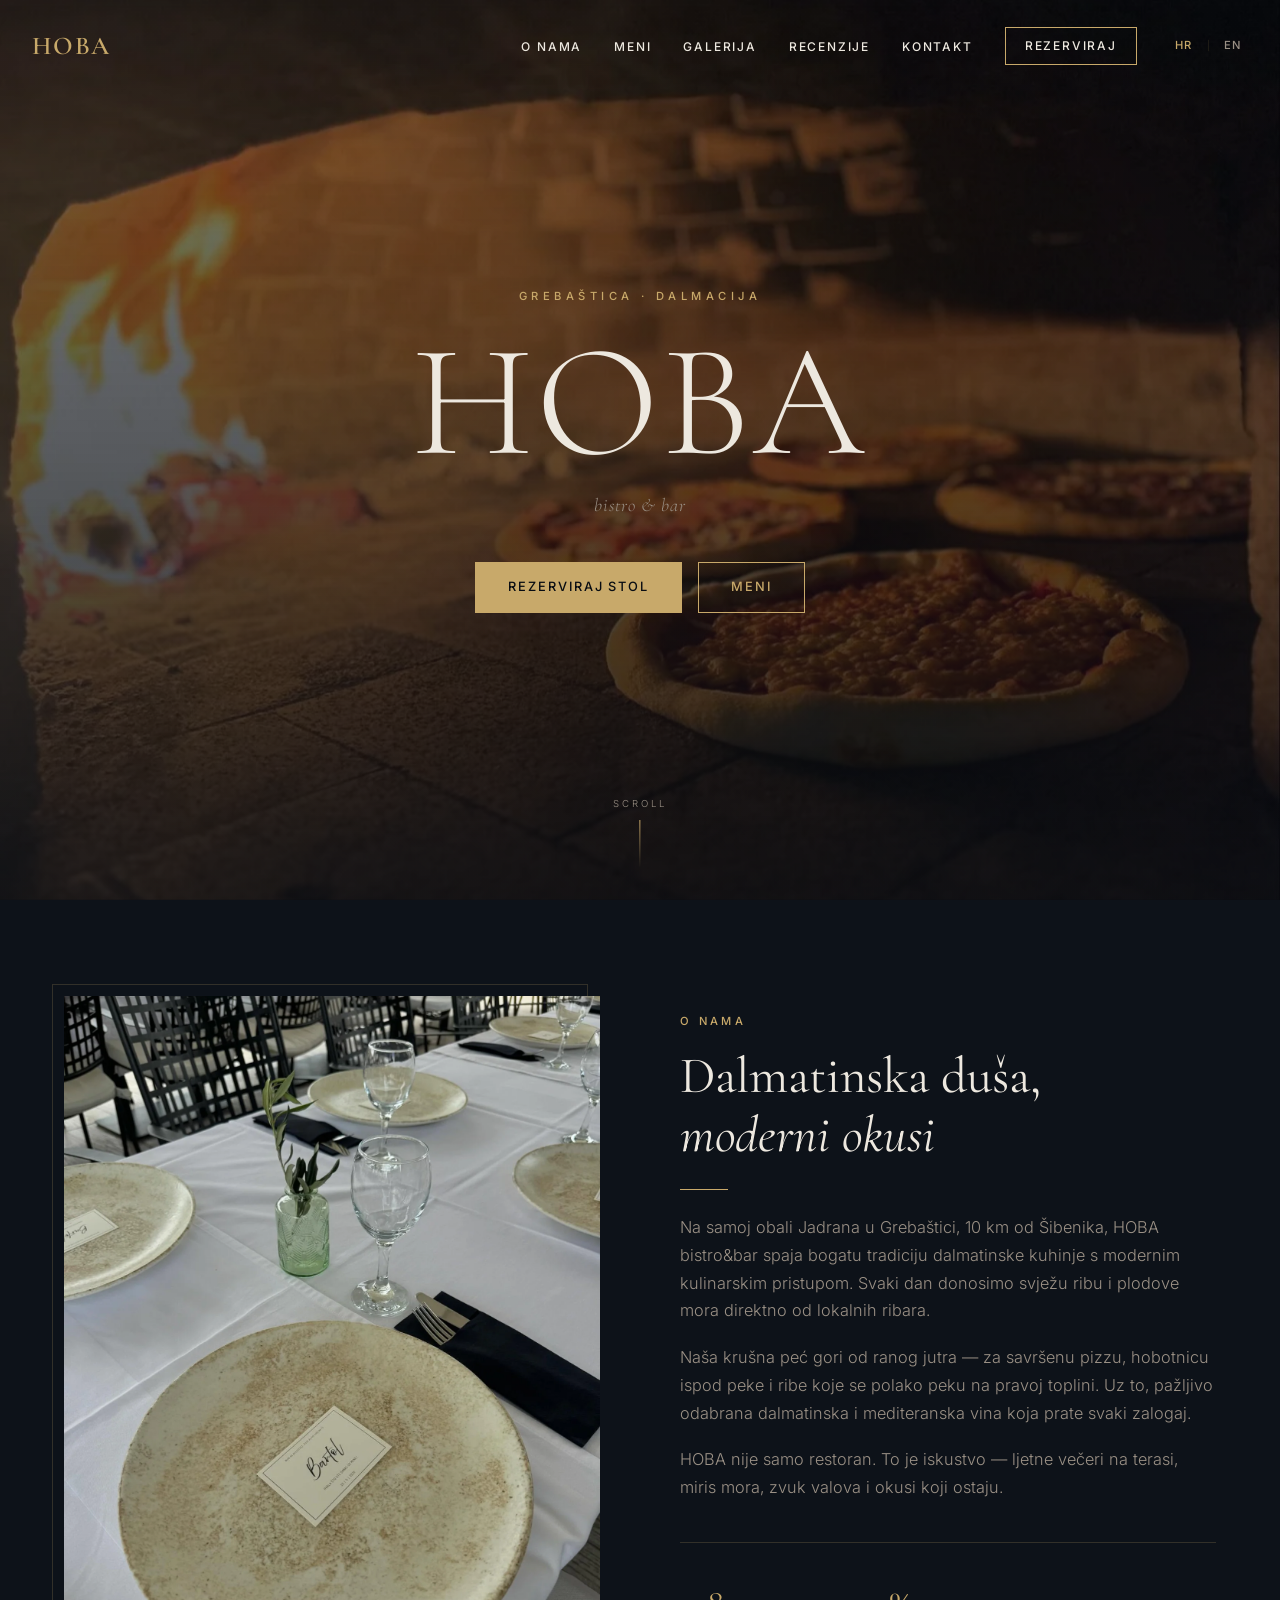
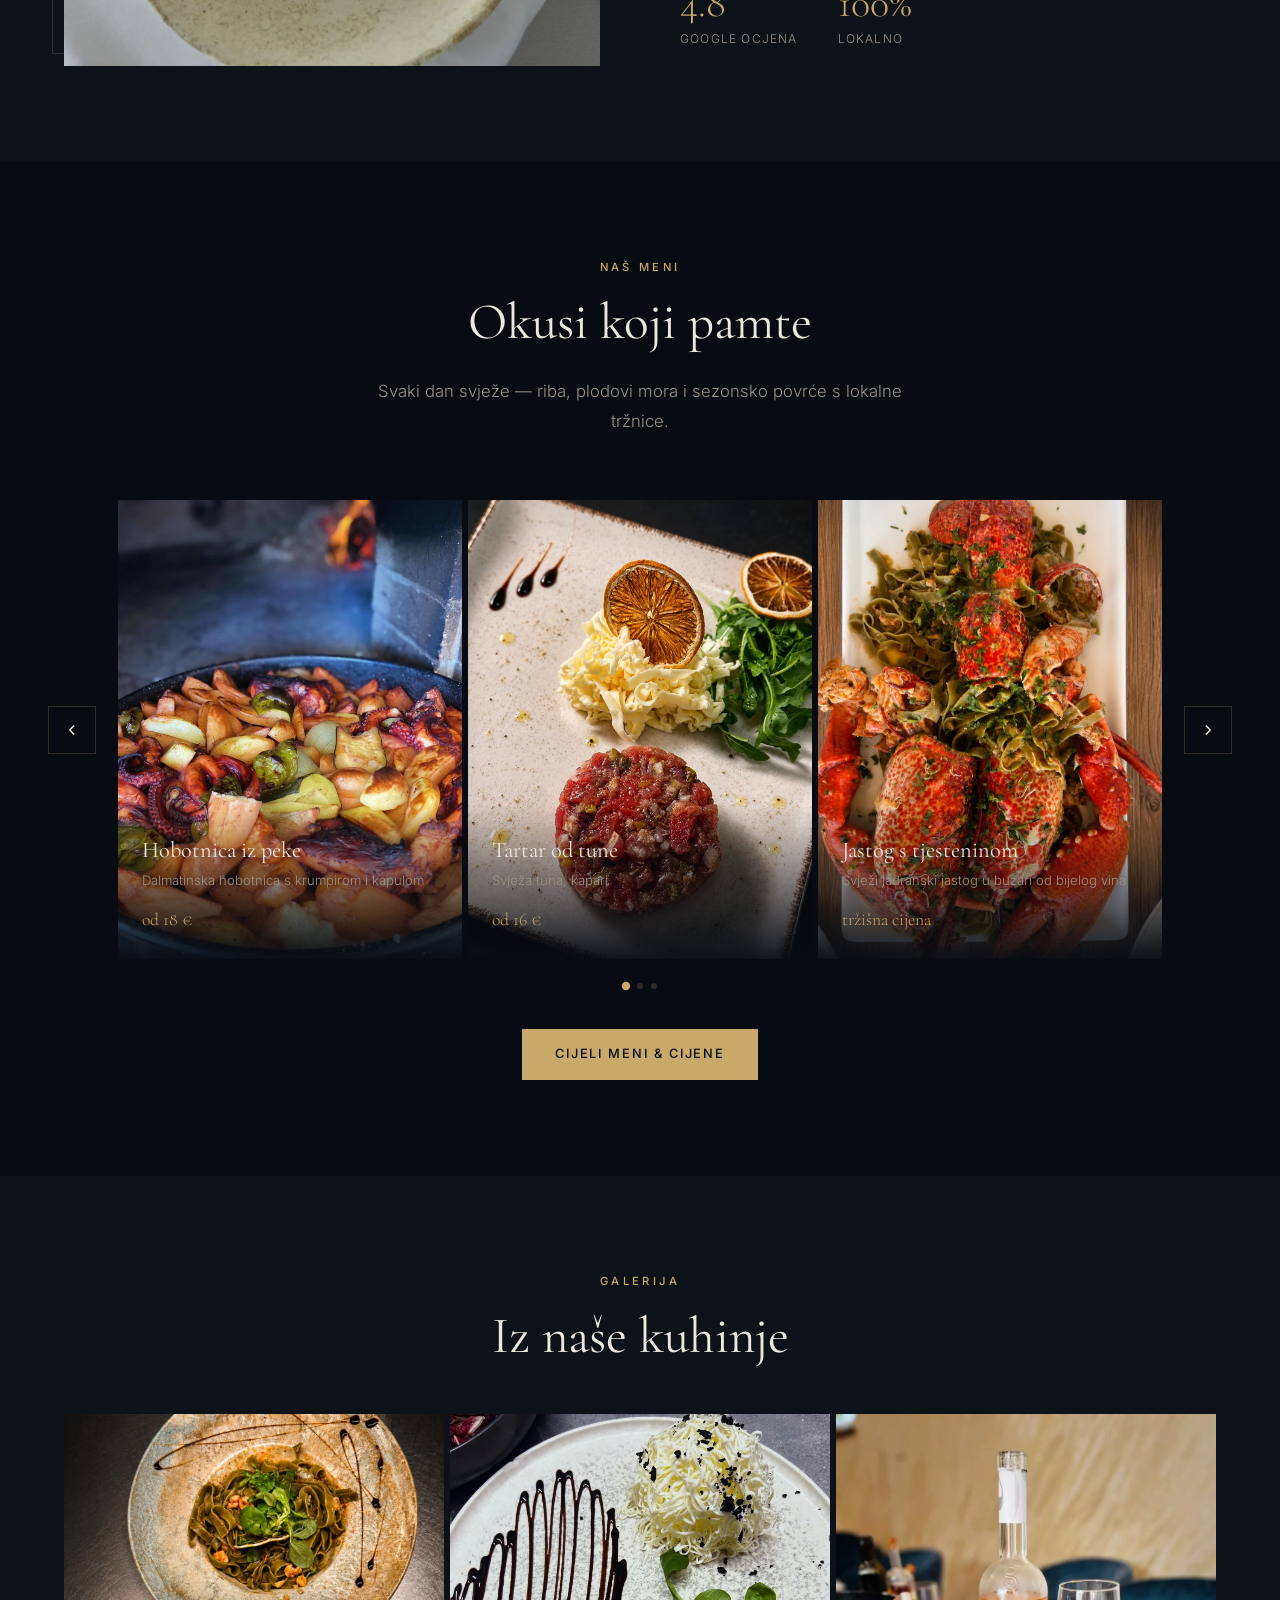
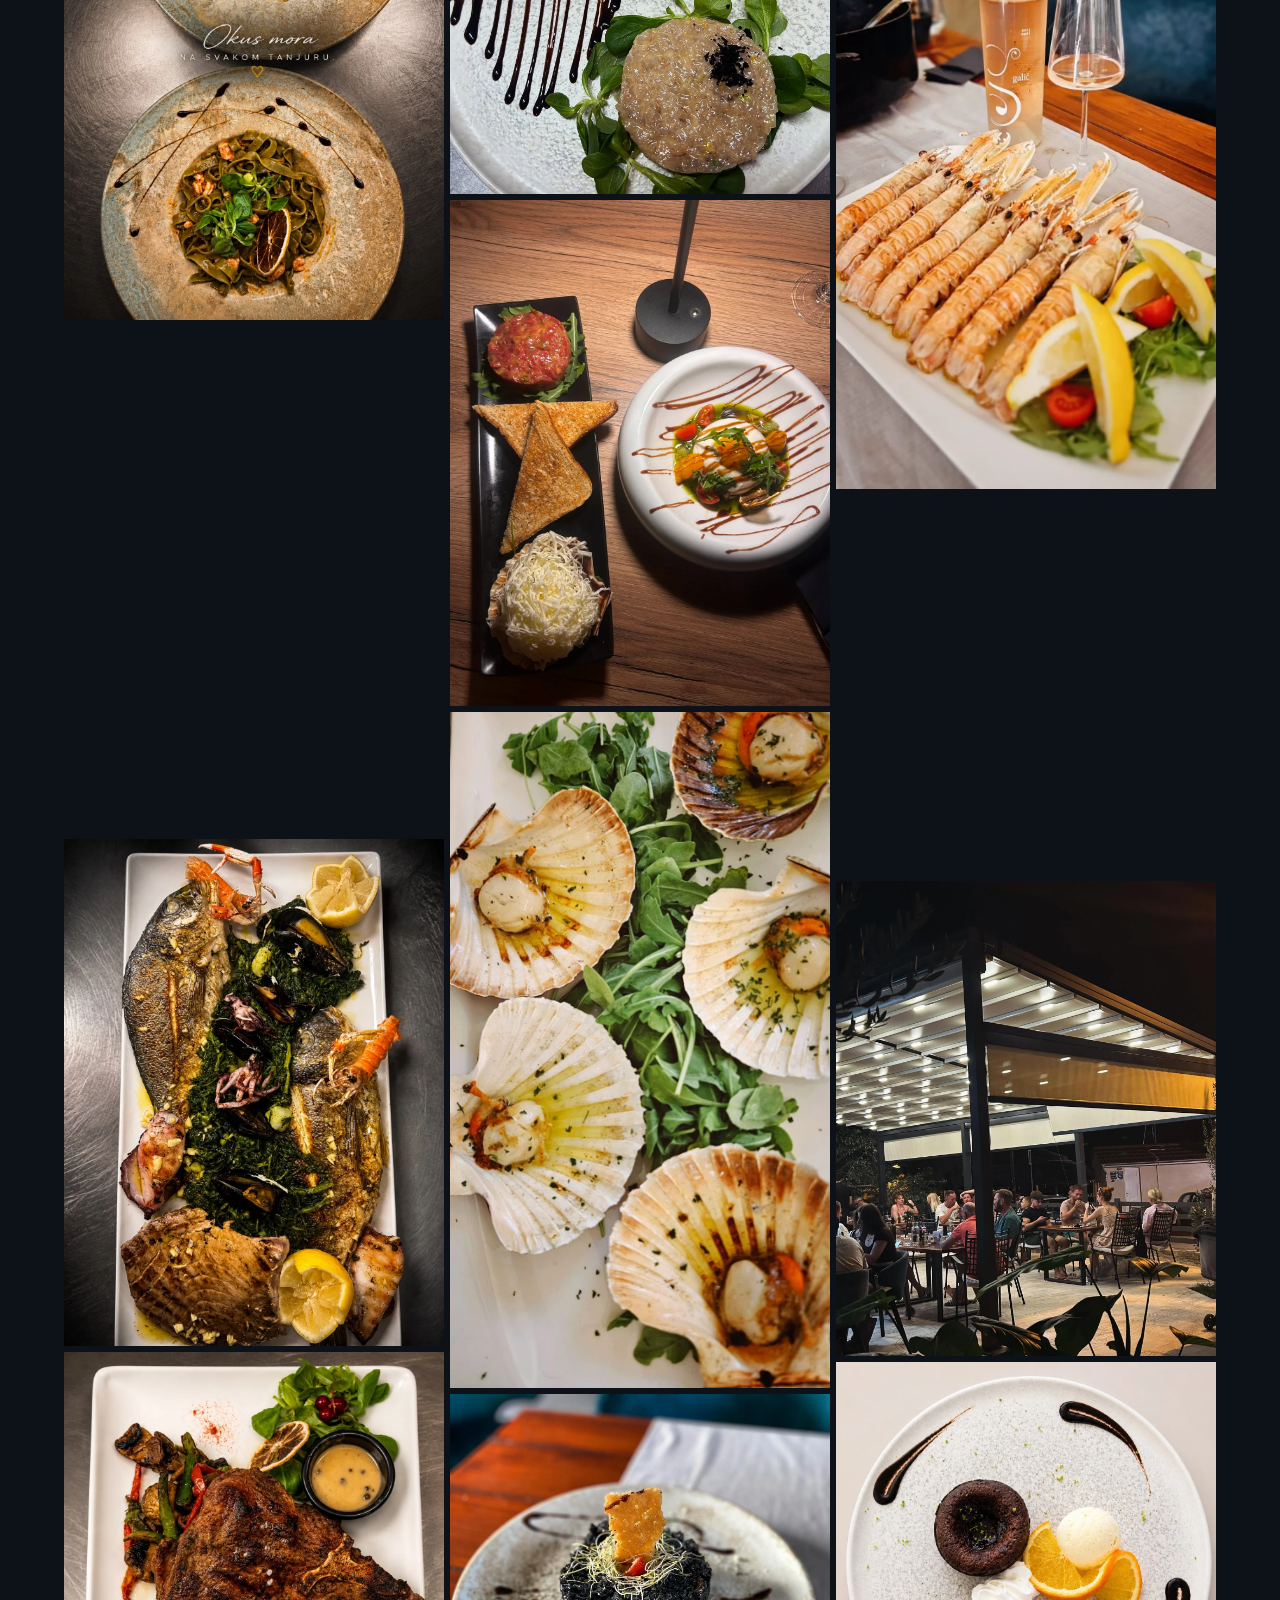
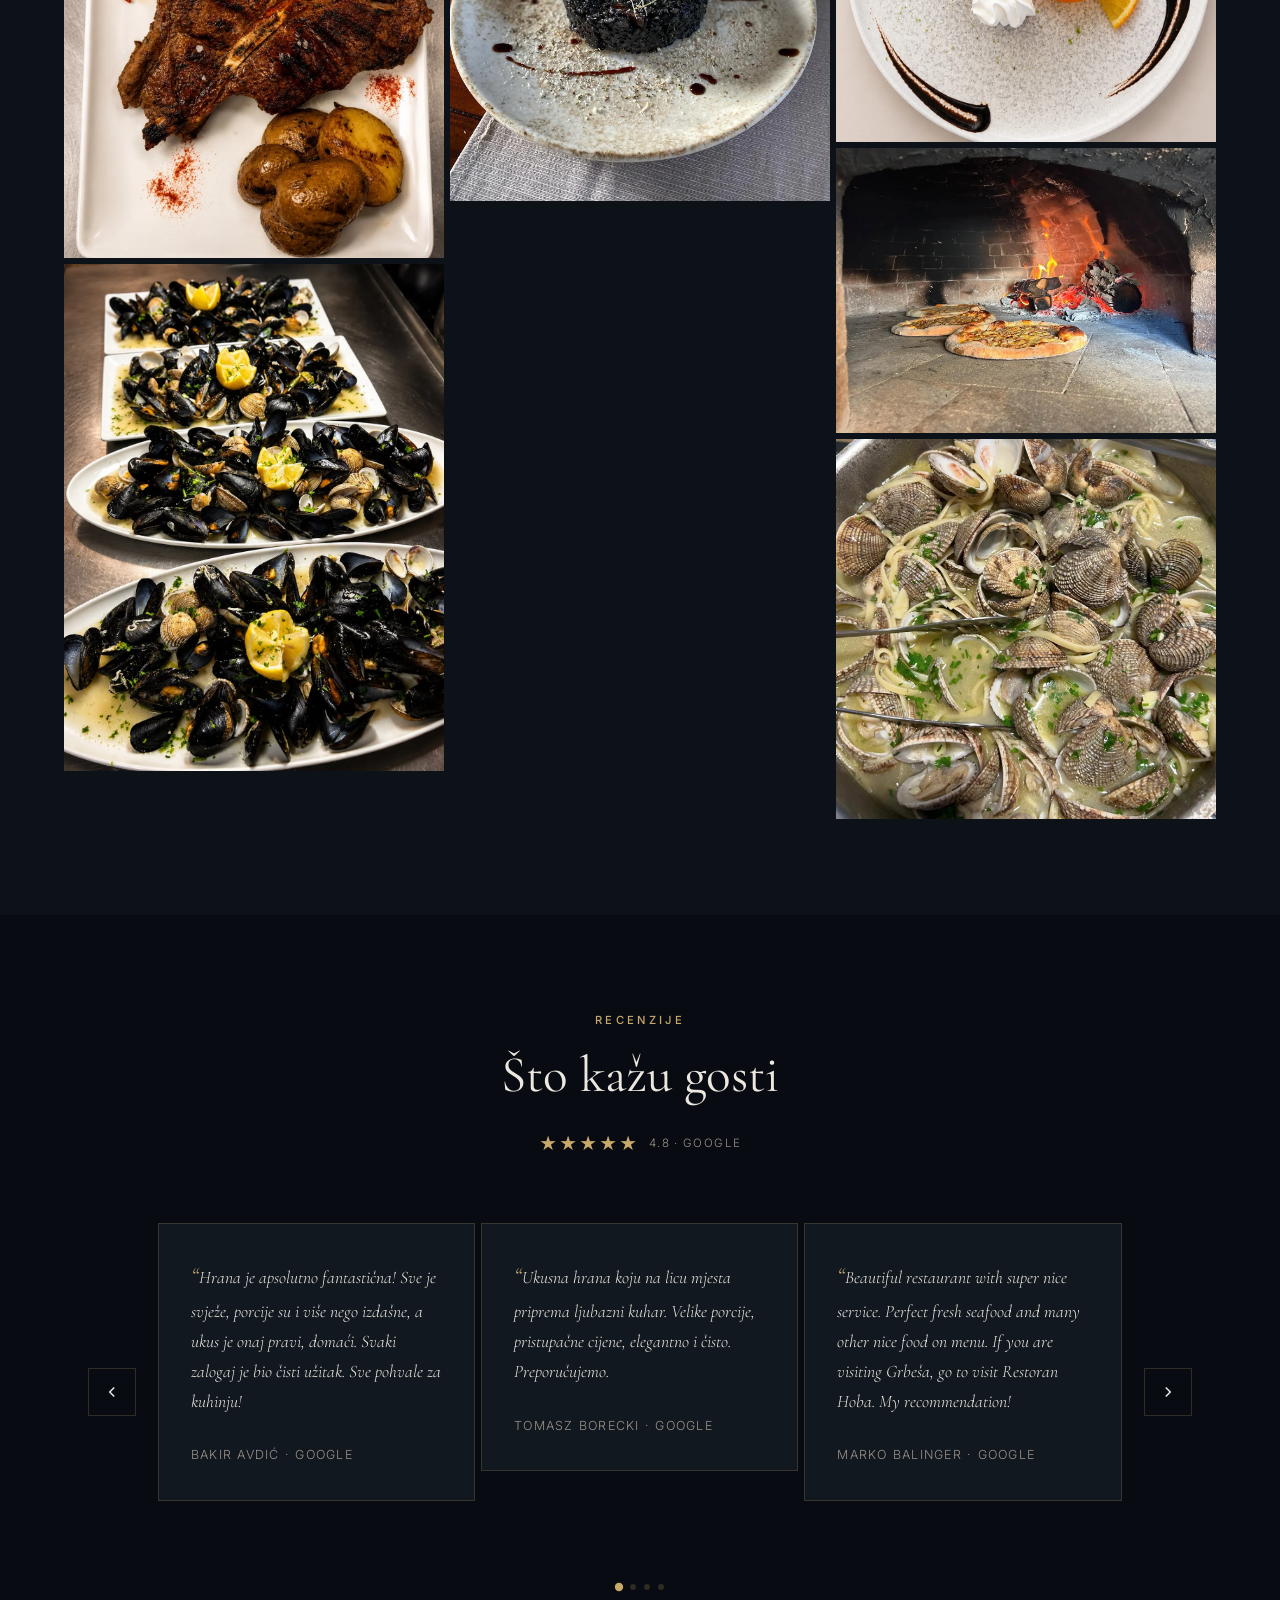
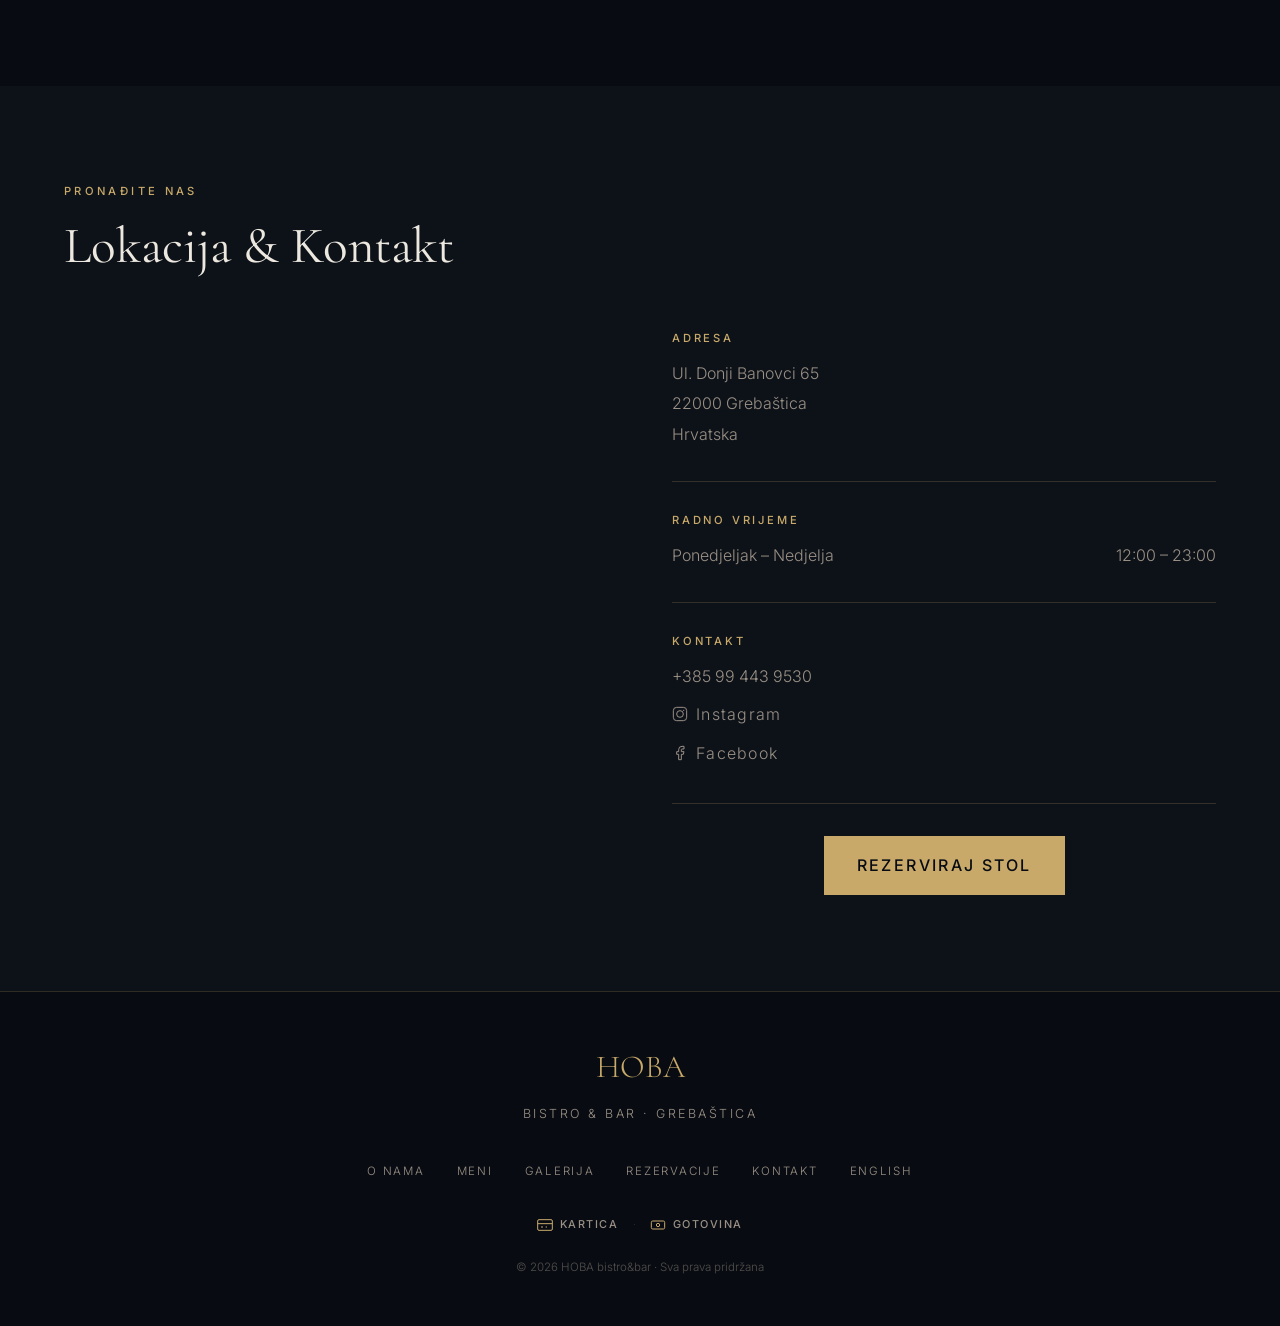
==== commit 422db0bf: "Dodaj WebSite schema za prikaz imena stranice u Google rezultatima Co-Authored-By: Claude Sonnet 4.6" ====
--- a/index.html
+++ b/index.html
@@ -105,6 +105,16 @@
     "reservations": "https://hobabistro.com/rezervacije.html"
   }
   </script>
+
+  <script type="application/ld+json">
+  {
+    "@context": "https://schema.org",
+    "@type": "WebSite",
+    "name": "HOBA bistro&bar",
+    "alternateName": "HOBA",
+    "url": "https://hobabistro.com/"
+  }
+  </script>
 </head>
 <body>
 <!-- Google Tag Manager (noscript) -->
